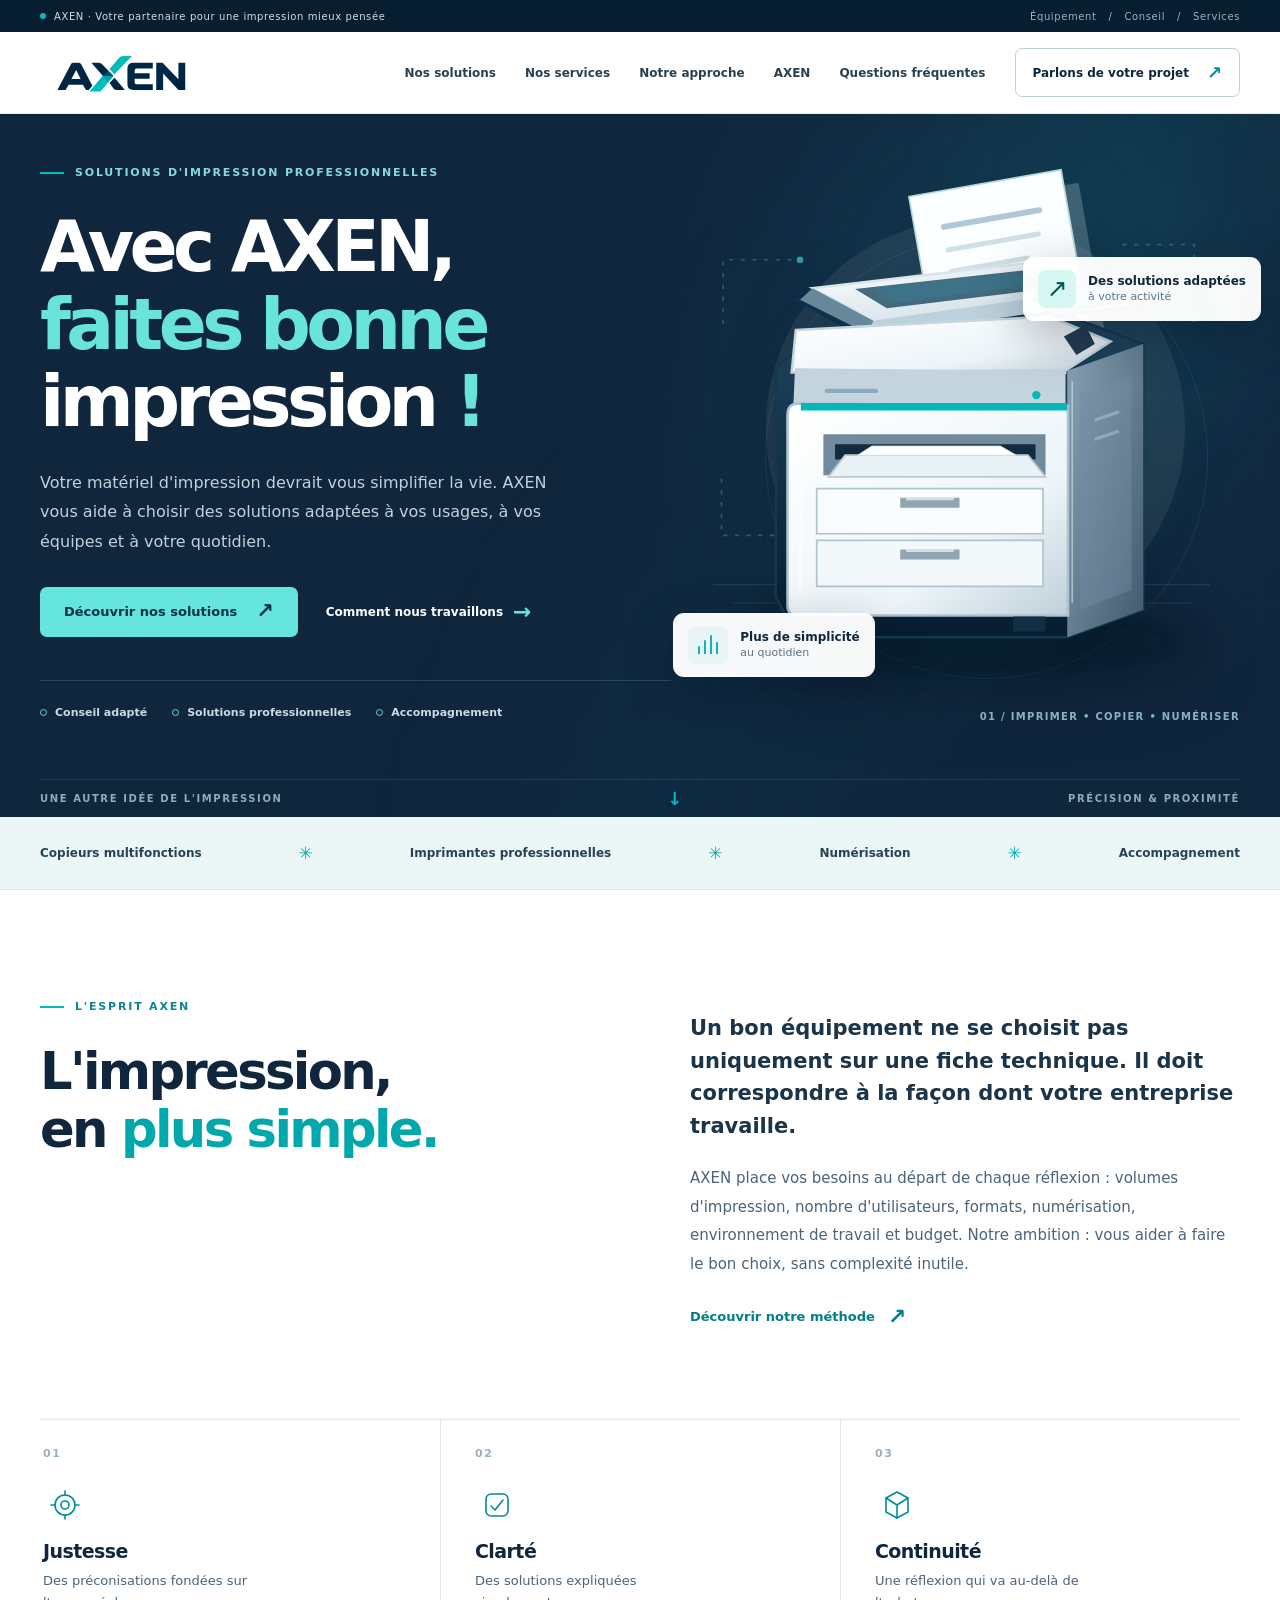
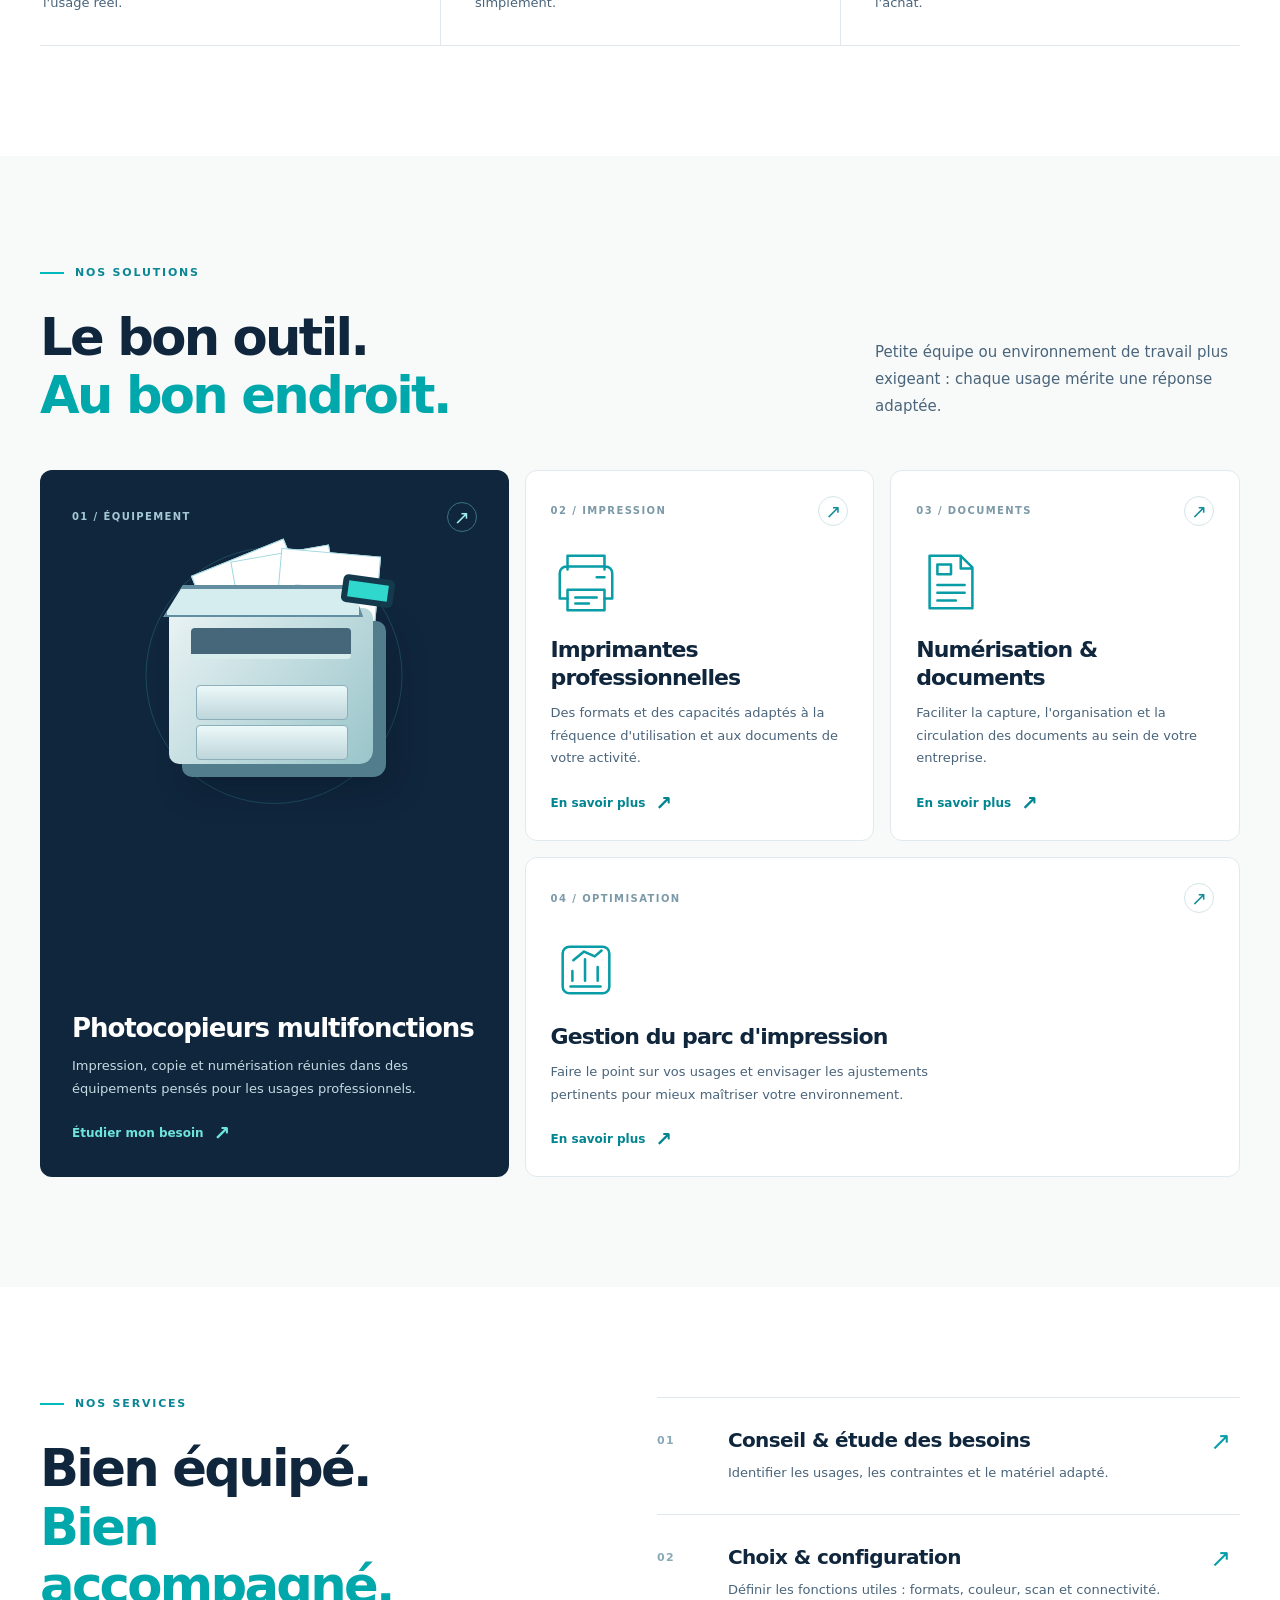
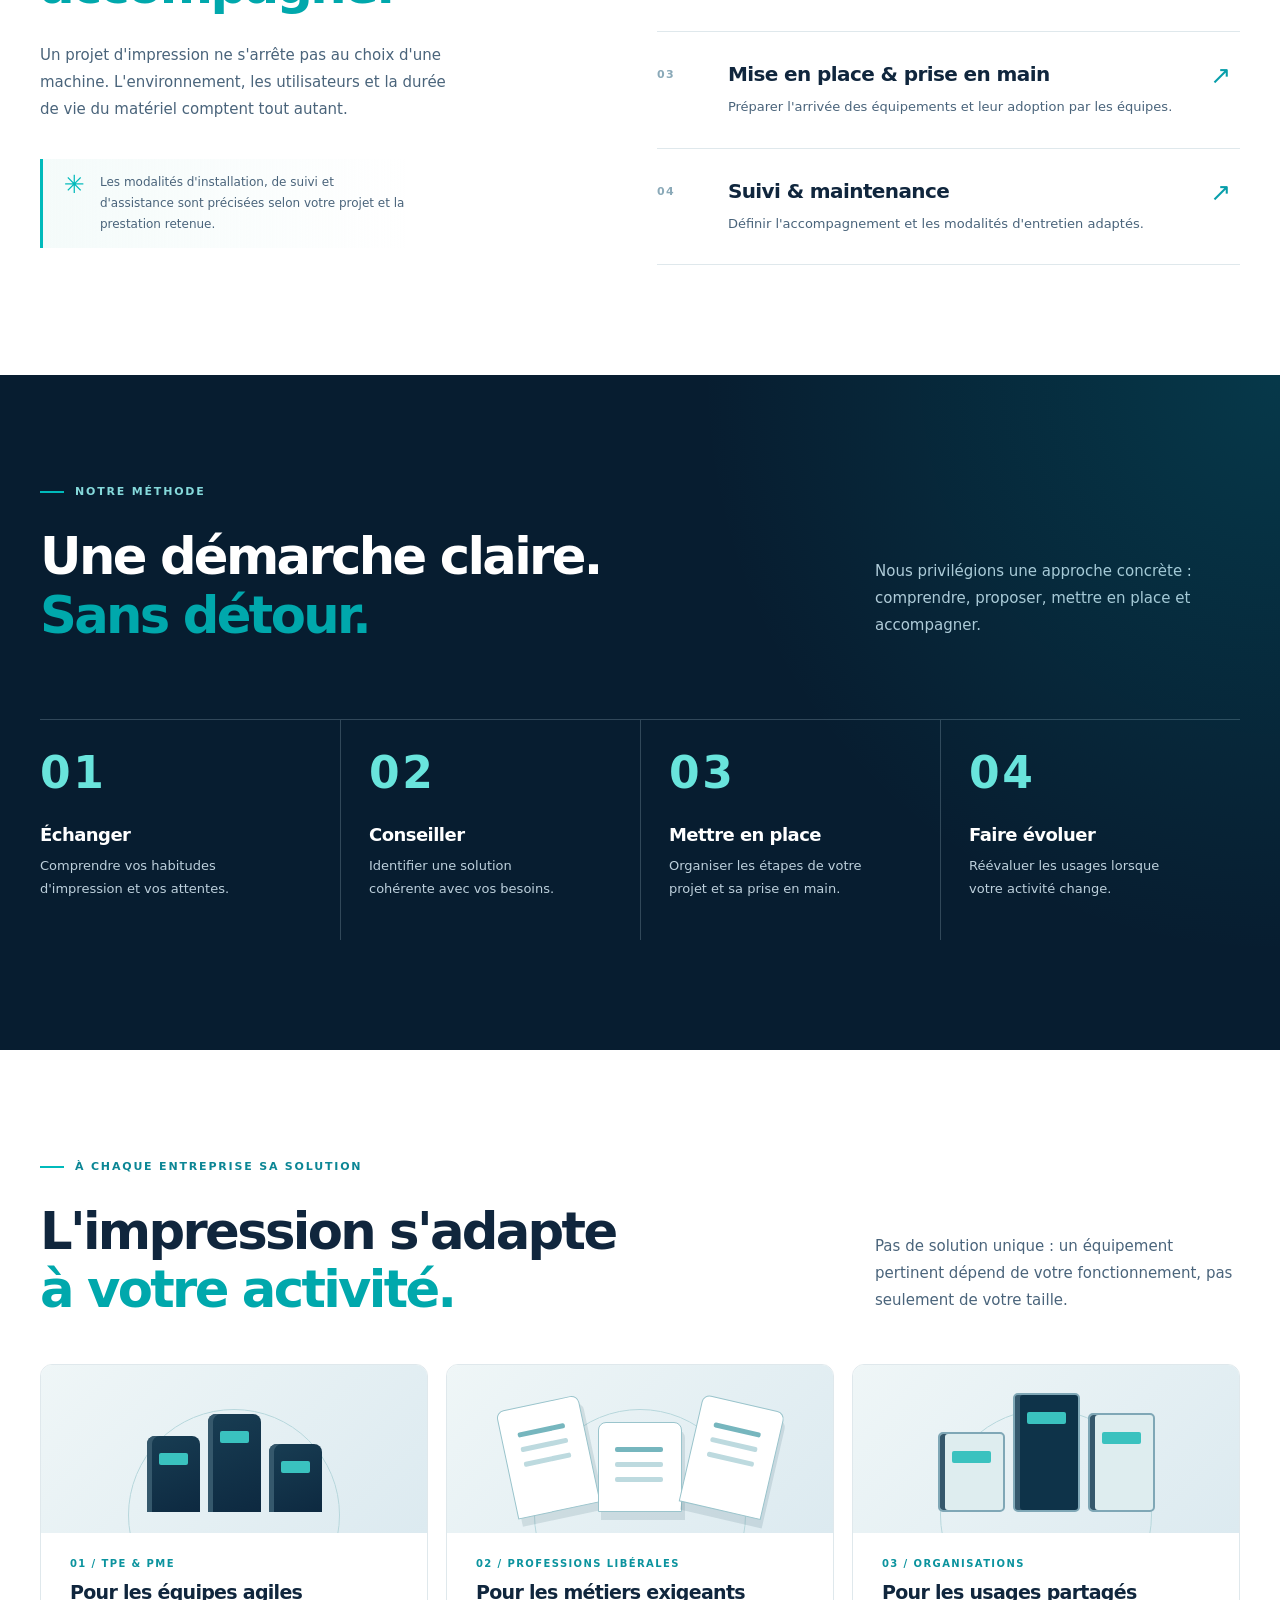
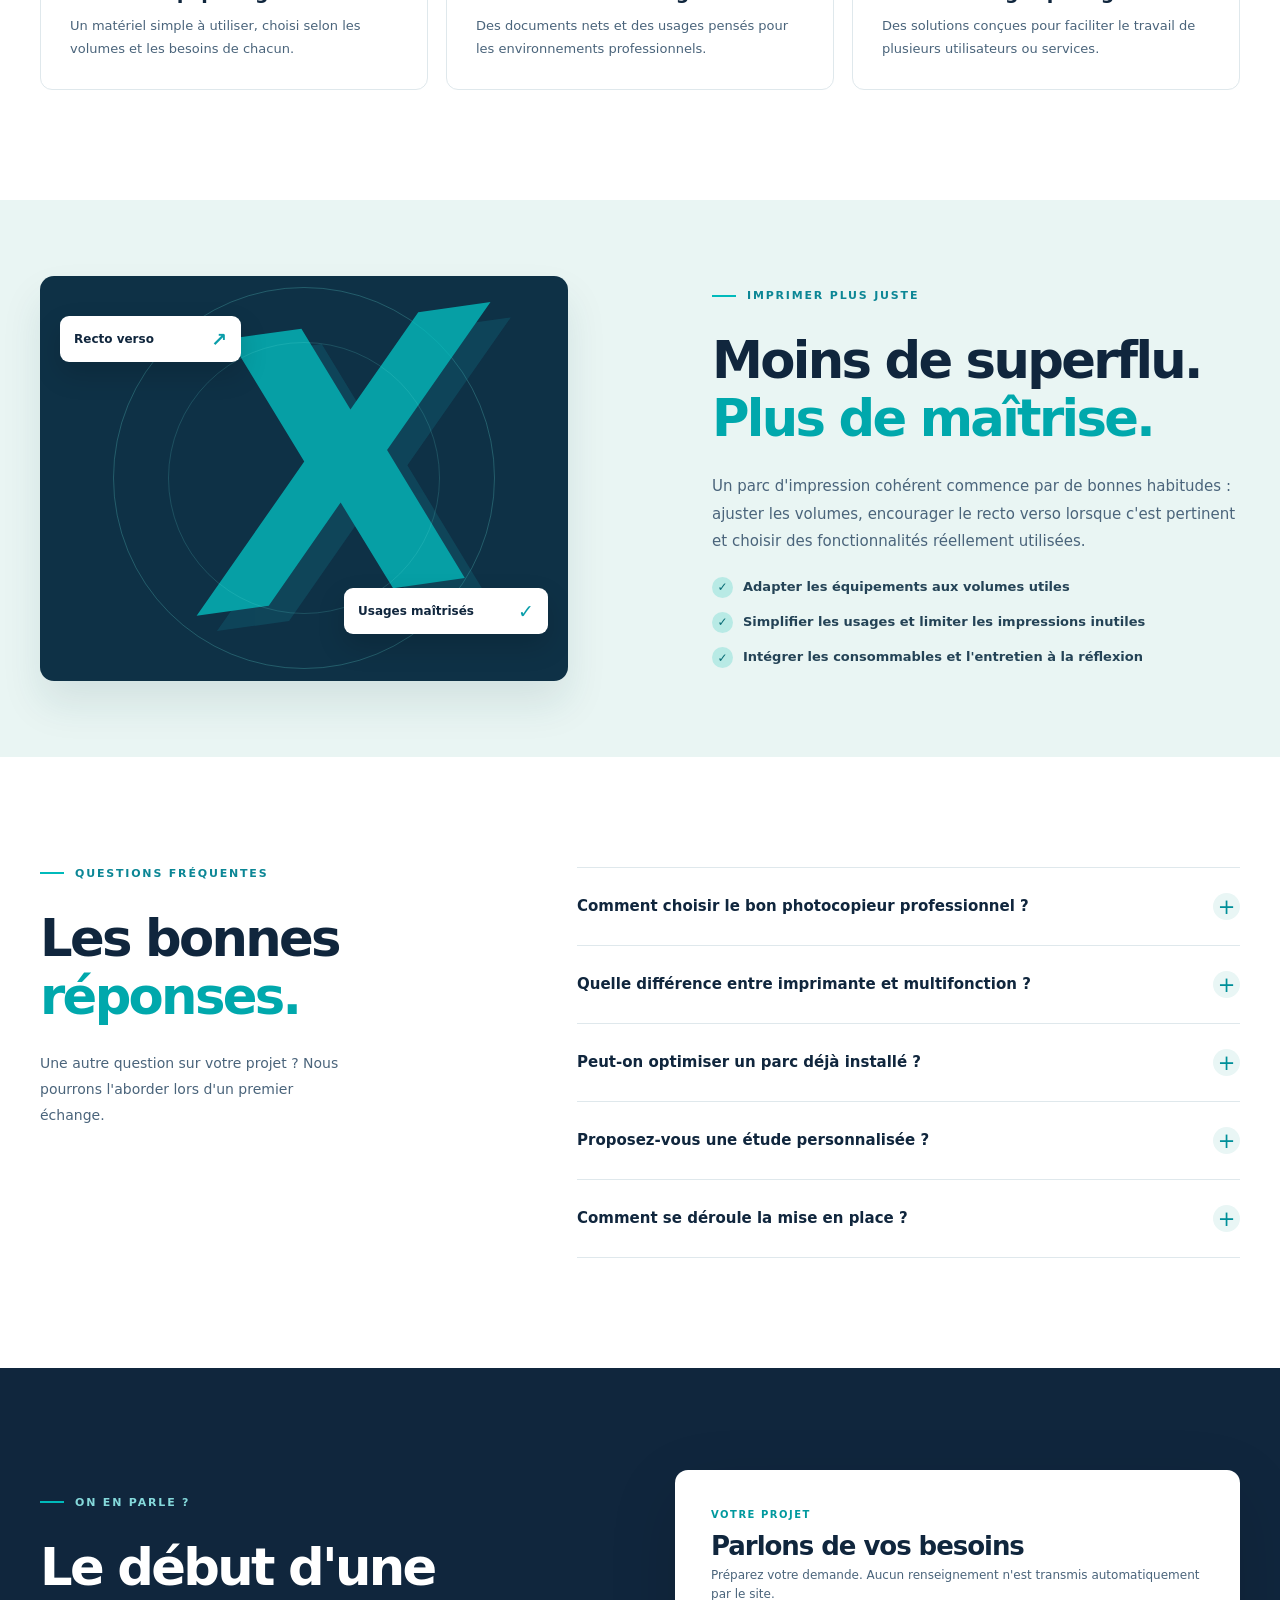
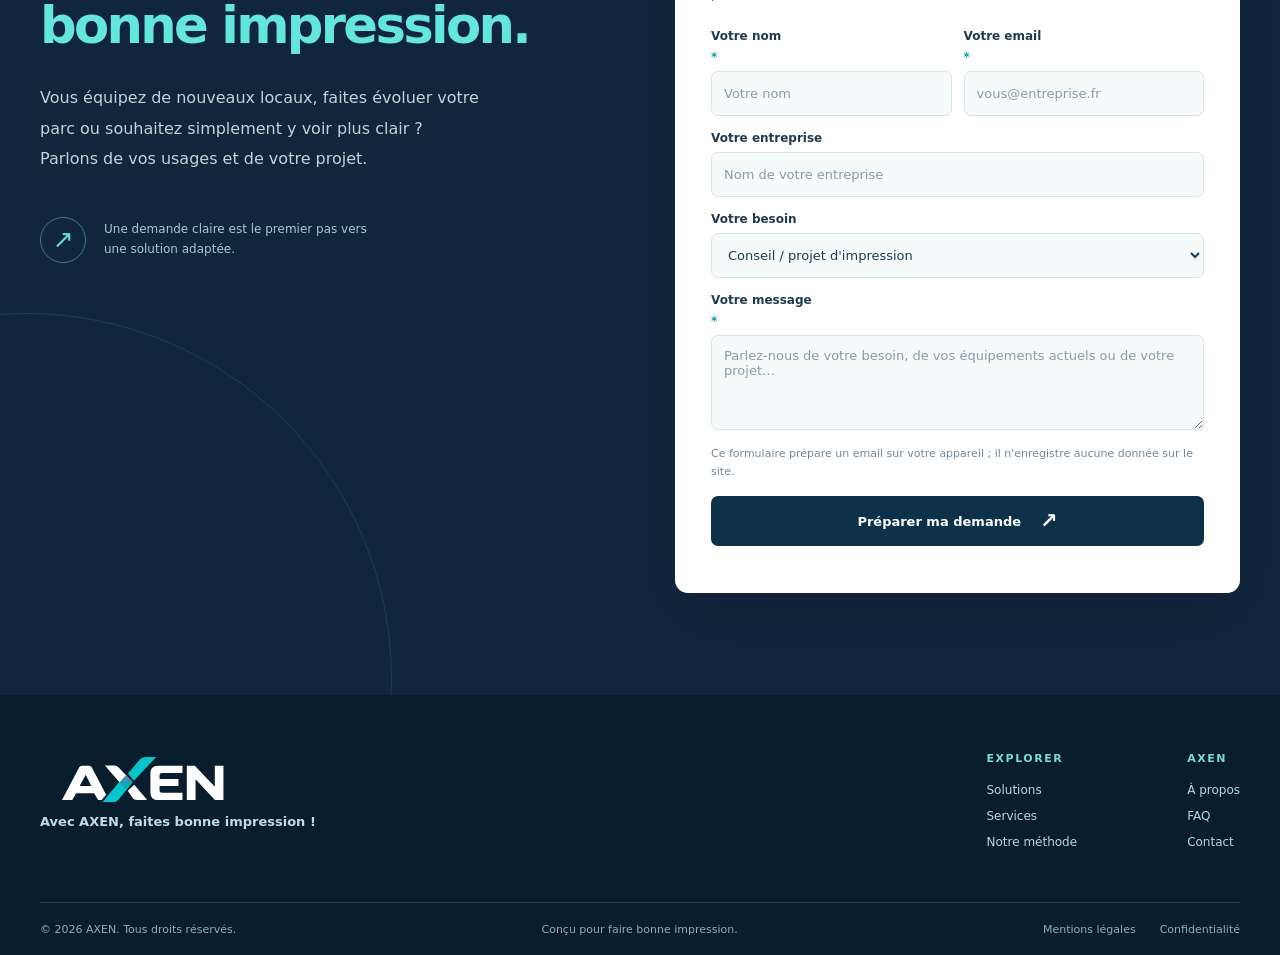
==== index.html @ d0579a89 "feat(web): build AXEN corporate website and configure Pages deployment" ====
<!doctype html>
<html lang="fr">
<head>
  <meta charset="utf-8">
  <meta name="viewport" content="width=device-width,initial-scale=1">
  <meta name="theme-color" content="#10263D">
  <meta name="description" content="AXEN vous accompagne dans le choix de vos photocopieurs, imprimantes multifonctions et solutions d'impression professionnelles. Du conseil au suivi, faites bonne impression.">
  <meta name="robots" content="index,follow">
  <meta property="og:locale" content="fr_FR">
  <meta property="og:type" content="website">
  <meta property="og:site_name" content="AXEN">
  <meta property="og:title" content="AXEN — Avec AXEN, faites bonne impression !">
  <meta property="og:description" content="Photocopieurs, imprimantes et solutions documentaires pour les professionnels. Découvrez l'approche AXEN.">
  <meta property="og:image" content="https://kesurof.github.io/axen-web/assets/brand/og-image.png">
  <meta property="og:url" content="https://kesurof.github.io/axen-web/">
  <meta name="twitter:card" content="summary_large_image">
  <link rel="canonical" href="https://kesurof.github.io/axen-web/">
  <link rel="icon" type="image/svg+xml" href="./assets/brand/symbol-on-navy.svg">
  <link rel="apple-touch-icon" href="./assets/brand/favicon-180.png">
  <link rel="manifest" href="./manifest.webmanifest">
  <link rel="stylesheet" href="./styles.css">
  <script src="./site-config.js" defer></script>
  <script src="./script.js" defer></script>
  <title>AXEN — Photocopieurs & solutions d'impression pour les professionnels</title>
</head>
<body>
  <a class="skip-link" href="#contenu">Aller au contenu</a>
  <div class="topline"><span class="container topline-inner"><span class="status-dot" aria-hidden="true"></span> AXEN · Votre partenaire pour une impression mieux pensée <span class="topline-end">Équipement <span aria-hidden="true">/</span> Conseil <span aria-hidden="true">/</span> Services</span></span></div>
  <header class="site-header" id="haut">
    <nav class="nav container" aria-label="Navigation principale">
      <a class="brand" href="#haut" aria-label="AXEN — Accueil"><img src="./assets/brand/logo-primary.svg" alt="AXEN" width="173" height="55"></a>
      <button class="nav-toggle" type="button" aria-controls="primary-links" aria-expanded="false" aria-label="Ouvrir le menu"><span></span><span></span><span></span></button>
      <div class="nav-links" id="primary-links">
        <a href="#solutions">Nos solutions</a>
        <a href="#services">Nos services</a>
        <a href="#approche">Notre approche</a>
        <a href="#entreprise">AXEN</a>
        <a href="#questions">Questions fréquentes</a>
        <a class="nav-cta" href="#contact">Parlons de votre projet <span aria-hidden="true">↗</span></a>
      </div>
    </nav>
  </header>
  <main id="contenu">
    <section class="hero" aria-labelledby="hero-title">
      <div class="hero-mesh" aria-hidden="true"></div>
      <div class="container hero-grid">
        <div class="hero-copy">
          <div class="eyebrow eyebrow-light"><span class="eyebrow-line"></span> SOLUTIONS D'IMPRESSION PROFESSIONNELLES</div>
          <h1 id="hero-title">Avec AXEN,<br><span>faites bonne</span><br>impression<span class="hero-period">&nbsp;!</span></h1>
          <p>Votre matériel d'impression devrait vous simplifier la vie. AXEN vous aide à choisir des solutions adaptées à vos usages, à vos équipes et à votre quotidien.</p>
          <div class="hero-actions"><a href="#solutions" class="button button-primary">Découvrir nos solutions <span aria-hidden="true">↗</span></a><a href="#approche" class="hero-text-link">Comment nous travaillons <span aria-hidden="true">→</span></a></div>
          <div class="hero-points" aria-label="Les engagements de notre approche"><span><i aria-hidden="true"></i> Conseil adapté</span><span><i aria-hidden="true"></i> Solutions professionnelles</span><span><i aria-hidden="true"></i> Accompagnement</span></div>
        </div>
        <div class="hero-visual">
          <div class="hero-visual-frame" aria-hidden="true"><div class="hero-halo"></div><img src="./assets/illustrations/copieur.svg" alt="" width="770" height="680" class="hero-machine"></div>
          <div class="floating-chip floating-chip-top" aria-hidden="true"><span class="chip-icon">↗</span><span><strong>Des solutions adaptées</strong><small>à votre activité</small></span></div>
          <div class="floating-chip floating-chip-bottom" aria-hidden="true"><span class="chip-chart"><i></i><i></i><i></i><i></i></span><span><strong>Plus de simplicité</strong><small>au quotidien</small></span></div>
          <span class="hero-caption" aria-hidden="true">01 / IMPRIMER • COPIER • NUMÉRISER</span>
        </div>
      </div>
      <div class="hero-lower-line container"><span>UNE AUTRE IDÉE DE L'IMPRESSION</span><span class="hero-lower-arrow" aria-hidden="true">↓</span><span>PRÉCISION & PROXIMITÉ</span></div>
    </section>

    <section class="expertise-strip" aria-label="Nos domaines d'expertise"><div class="container expertise-inner"><span>Copieurs multifonctions</span><span class="strip-star" aria-hidden="true">✳</span><span>Imprimantes professionnelles</span><span class="strip-star" aria-hidden="true">✳</span><span>Numérisation</span><span class="strip-star" aria-hidden="true">✳</span><span>Accompagnement</span></div></section>

    <section class="section intro-section" id="entreprise" aria-labelledby="intro-title">
      <div class="container intro-layout">
        <div class="intro-title-block"><p class="eyebrow"><span class="eyebrow-line"></span> L'ESPRIT AXEN</p><h2 id="intro-title">L'impression,<br>en <em>plus simple.</em></h2></div>
        <div class="intro-content"><p class="lead">Un bon équipement ne se choisit pas uniquement sur une fiche technique. Il doit correspondre à la façon dont votre entreprise travaille.</p><p>AXEN place vos besoins au départ de chaque réflexion : volumes d'impression, nombre d'utilisateurs, formats, numérisation, environnement de travail et budget. Notre ambition : vous aider à faire le bon choix, sans complexité inutile.</p><a class="text-link" href="#approche">Découvrir notre méthode <span aria-hidden="true">↗</span></a></div>
      </div>
      <div class="container values-row">
        <article class="value-item"><span class="value-index">01</span><span class="value-icon" aria-hidden="true"><svg viewBox="0 0 32 32"><circle cx="16" cy="16" r="10"/><circle cx="16" cy="16" r="4"/><path d="M16 2v4m0 20v4M2 16h4m20 0h4"/></svg></span><h3>Justesse</h3><p>Des préconisations fondées sur l'usage réel.</p></article>
        <article class="value-item"><span class="value-index">02</span><span class="value-icon" aria-hidden="true"><svg viewBox="0 0 32 32"><rect x="5" y="5" width="22" height="22" rx="5"/><path d="M10 17l4 4 8-10"/></svg></span><h3>Clarté</h3><p>Des solutions expliquées simplement.</p></article>
        <article class="value-item"><span class="value-index">03</span><span class="value-icon" aria-hidden="true"><svg viewBox="0 0 32 32"><path d="M5 9l11-6 11 6v14l-11 6-11-6z"/><path d="M5 9l11 7 11-7M16 16v13"/></svg></span><h3>Continuité</h3><p>Une réflexion qui va au-delà de l'achat.</p></article>
      </div>
    </section>

    <section class="section section-soft solutions-section" id="solutions" aria-labelledby="solutions-title">
      <div class="container">
        <div class="section-head"><div><p class="eyebrow"><span class="eyebrow-line"></span> NOS SOLUTIONS</p><h2 id="solutions-title">Le bon outil.<br><em>Au bon endroit.</em></h2></div><p>Petite équipe ou environnement de travail plus exigeant : chaque usage mérite une réponse adaptée.</p></div>
        <div class="solution-grid">
          <article class="solution-card featured-solution"><div class="card-topline"><span class="card-index">01 / ÉQUIPEMENT</span><span class="card-arrow" aria-hidden="true">↗</span></div><div class="featured-art" aria-hidden="true"><span class="paper-one"></span><span class="paper-two"></span><span class="paper-three"></span><span class="copier-shape"><i></i><b></b><em></em></span></div><div class="solution-copy"><h3>Photocopieurs multifonctions</h3><p>Impression, copie et numérisation réunies dans des équipements pensés pour les usages professionnels.</p><a href="#contact" class="card-link">Étudier mon besoin <span aria-hidden="true">↗</span></a></div></article>
          <article class="solution-card"><div class="card-topline"><span class="card-index">02 / IMPRESSION</span><span class="card-arrow" aria-hidden="true">↗</span></div><div class="solution-icon" aria-hidden="true"><svg viewBox="0 0 72 72"><path d="M17 22V8h38v14M17 52H9V26a7 7 0 0 1 7-7h40a7 7 0 0 1 7 7v26h-8"/><path d="M17 43h38v21H17zM47 30h8M25 51h22M25 57h14"/></svg></div><h3>Imprimantes professionnelles</h3><p>Des formats et des capacités adaptés à la fréquence d'utilisation et aux documents de votre activité.</p><a href="#contact" class="card-link">En savoir plus <span aria-hidden="true">↗</span></a></article>
          <article class="solution-card"><div class="card-topline"><span class="card-index">03 / DOCUMENTS</span><span class="card-arrow" aria-hidden="true">↗</span></div><div class="solution-icon" aria-hidden="true"><svg viewBox="0 0 72 72"><path d="M14 8h32l12 12v42H14zM46 8v13h12M22 38h28M22 46h28M22 54h19"/><path d="M22 17h14v10H22z"/></svg></div><h3>Numérisation & documents</h3><p>Faciliter la capture, l'organisation et la circulation des documents au sein de votre entreprise.</p><a href="#contact" class="card-link">En savoir plus <span aria-hidden="true">↗</span></a></article>
          <article class="solution-card"><div class="card-topline"><span class="card-index">04 / OPTIMISATION</span><span class="card-arrow" aria-hidden="true">↗</span></div><div class="solution-icon" aria-hidden="true"><svg viewBox="0 0 72 72"><rect x="12" y="12" width="48" height="48" rx="7"/><path d="M22 47V37M35 47V25M48 47V33M20 53h31M23 26l11-9 11 5 7-6"/></svg></div><h3>Gestion du parc d'impression</h3><p>Faire le point sur vos usages et envisager les ajustements pertinents pour mieux maîtriser votre environnement.</p><a href="#contact" class="card-link">En savoir plus <span aria-hidden="true">↗</span></a></article>
        </div>
      </div>
    </section>

    <section class="section services-section" id="services" aria-labelledby="services-title">
      <div class="container services-layout"><div class="services-left"><p class="eyebrow"><span class="eyebrow-line"></span> NOS SERVICES</p><h2 id="services-title">Bien équipé.<br><em>Bien accompagné.</em></h2><p>Un projet d'impression ne s'arrête pas au choix d'une machine. L'environnement, les utilisateurs et la durée de vie du matériel comptent tout autant.</p><div class="services-note"><span class="service-note-star">✳</span><p>Les modalités d'installation, de suivi et d'assistance sont précisées selon votre projet et la prestation retenue.</p></div></div><div class="service-list">
        <article class="service-row"><span class="service-row-number">01</span><div><h3>Conseil & étude des besoins</h3><p>Identifier les usages, les contraintes et le matériel adapté.</p></div><span class="service-row-icon" aria-hidden="true">↗</span></article>
        <article class="service-row"><span class="service-row-number">02</span><div><h3>Choix & configuration</h3><p>Définir les fonctions utiles : formats, couleur, scan et connectivité.</p></div><span class="service-row-icon" aria-hidden="true">↗</span></article>
        <article class="service-row"><span class="service-row-number">03</span><div><h3>Mise en place & prise en main</h3><p>Préparer l'arrivée des équipements et leur adoption par les équipes.</p></div><span class="service-row-icon" aria-hidden="true">↗</span></article>
        <article class="service-row"><span class="service-row-number">04</span><div><h3>Suivi & maintenance</h3><p>Définir l'accompagnement et les modalités d'entretien adaptés.</p></div><span class="service-row-icon" aria-hidden="true">↗</span></article>
       </div></div>
    </section>

    <section class="section approach-section" id="approche" aria-labelledby="approche-title"><div class="approach-pattern" aria-hidden="true"></div><div class="container"><div class="section-head section-head-dark"><div><p class="eyebrow eyebrow-light"><span class="eyebrow-line"></span> NOTRE MÉTHODE</p><h2 id="approche-title">Une démarche claire.<br><em>Sans détour.</em></h2></div><p>Nous privilégions une approche concrète : comprendre, proposer, mettre en place et accompagner.</p></div><ol class="steps"><li><div class="step-num">01</div><div class="step-body"><h3>Échanger</h3><p>Comprendre vos habitudes d'impression et vos attentes.</p></div></li><li><div class="step-num">02</div><div class="step-body"><h3>Conseiller</h3><p>Identifier une solution cohérente avec vos besoins.</p></div></li><li><div class="step-num">03</div><div class="step-body"><h3>Mettre en place</h3><p>Organiser les étapes de votre projet et sa prise en main.</p></div></li><li><div class="step-num">04</div><div class="step-body"><h3>Faire évoluer</h3><p>Réévaluer les usages lorsque votre activité change.</p></div></li></ol></div></section>

    <section class="section sectors-section" aria-labelledby="sectors-title"><div class="container"><div class="section-head"><div><p class="eyebrow"><span class="eyebrow-line"></span> À CHAQUE ENTREPRISE SA SOLUTION</p><h2 id="sectors-title">L'impression s'adapte<br><em>à votre activité.</em></h2></div><p>Pas de solution unique : un équipement pertinent dépend de votre fonctionnement, pas seulement de votre taille.</p></div><div class="sector-grid"><article class="sector"><span class="sector-art sector-art-1" aria-hidden="true"><i></i><i></i><i></i></span><span class="sector-label">01 / TPE & PME</span><h3>Pour les équipes agiles</h3><p>Un matériel simple à utiliser, choisi selon les volumes et les besoins de chacun.</p></article><article class="sector"><span class="sector-art sector-art-2" aria-hidden="true"><i></i><i></i><i></i></span><span class="sector-label">02 / PROFESSIONS LIBÉRALES</span><h3>Pour les métiers exigeants</h3><p>Des documents nets et des usages pensés pour les environnements professionnels.</p></article><article class="sector"><span class="sector-art sector-art-3" aria-hidden="true"><i></i><i></i><i></i></span><span class="sector-label">03 / ORGANISATIONS</span><h3>Pour les usages partagés</h3><p>Des solutions conçues pour faciliter le travail de plusieurs utilisateurs ou services.</p></article></div></div></section>

    <section class="responsible-section" aria-labelledby="responsible-title"><div class="container responsible-grid"><div class="responsible-visual" aria-hidden="true"><span class="big-x">X</span><span class="mini-card mini-a">Recto verso <strong>↗</strong></span><span class="mini-card mini-b">Usages maîtrisés <strong>✓</strong></span></div><div class="responsible-copy"><p class="eyebrow"><span class="eyebrow-line"></span> IMPRIMER PLUS JUSTE</p><h2 id="responsible-title">Moins de superflu.<br><em>Plus de maîtrise.</em></h2><p>Un parc d'impression cohérent commence par de bonnes habitudes : ajuster les volumes, encourager le recto verso lorsque c'est pertinent et choisir des fonctionnalités réellement utilisées.</p><ul class="check-list"><li>Adapter les équipements aux volumes utiles</li><li>Simplifier les usages et limiter les impressions inutiles</li><li>Intégrer les consommables et l'entretien à la réflexion</li></ul></div></div></section>

    <section class="section faq-section" id="questions" aria-labelledby="faq-title"><div class="container faq-grid"><div><p class="eyebrow"><span class="eyebrow-line"></span> QUESTIONS FRÉQUENTES</p><h2 id="faq-title">Les bonnes<br><em>réponses.</em></h2><p class="faq-help">Une autre question sur votre projet ? Nous pourrons l'aborder lors d'un premier échange.</p></div><div class="faq-list">
      <details><summary>Comment choisir le bon photocopieur professionnel ? <span aria-hidden="true">+</span></summary><p>Le nombre d'utilisateurs, les volumes mensuels, les formats A4/A3, la couleur, les besoins de numérisation et votre organisation sont les premiers critères à examiner.</p></details>
      <details><summary>Quelle différence entre imprimante et multifonction ? <span aria-hidden="true">+</span></summary><p>Une imprimante se concentre sur l'impression. Un équipement multifonction associe plusieurs usages, notamment la copie et la numérisation. Le meilleur choix dépend de votre quotidien.</p></details>
      <details><summary>Peut-on optimiser un parc déjà installé ? <span aria-hidden="true">+</span></summary><p>Oui, une analyse des habitudes, des volumes et de la répartition des équipements aide à identifier d'éventuelles pistes de simplification et d'optimisation.</p></details>
      <details><summary>Proposez-vous une étude personnalisée ? <span aria-hidden="true">+</span></summary><p>Le projet démarre par l'analyse de vos besoins. Les équipements et prestations sont ensuite à définir en fonction de votre situation et de vos attentes.</p></details>
      <details><summary>Comment se déroule la mise en place ? <span aria-hidden="true">+</span></summary><p>Les étapes sont établies selon le matériel et les prestations retenues : préparation, configuration, prise en main et modalités de suivi.</p></details>
    </div></div></section>

    <section class="contact-section" id="contact" aria-labelledby="contact-title"><div class="container contact-grid"><div class="contact-heading"><p class="eyebrow eyebrow-light"><span class="eyebrow-line"></span> ON EN PARLE ?</p><h2 id="contact-title">Le début d'une<br><em>bonne impression.</em></h2><p>Vous équipez de nouveaux locaux, faites évoluer votre parc ou souhaitez simplement y voir plus clair ? Parlons de vos usages et de votre projet.</p><div class="contact-side-note"><span aria-hidden="true">↗</span><span>Une demande claire est le premier pas vers une solution adaptée.</span></div></div><div class="contact-panel"><div class="contact-form-intro"><span>VOTRE PROJET</span><h3>Parlons de vos besoins</h3><p>Préparez votre demande. Aucun renseignement n'est transmis automatiquement par le site.</p></div><form id="contact-form"><div class="form-row"><label>Votre nom <span aria-hidden="true">*</span><input name="name" autocomplete="name" required maxlength="120" placeholder="Votre nom"></label><label>Votre email <span aria-hidden="true">*</span><input name="email" autocomplete="email" type="email" required maxlength="254" placeholder="vous@entreprise.fr"></label></div><label>Votre entreprise<input name="company" autocomplete="organization" maxlength="160" placeholder="Nom de votre entreprise"></label><label>Votre besoin<select name="subject"><option value="Conseil / projet d'impression">Conseil / projet d'impression</option><option value="Photocopieur multifonction">Photocopieur multifonction</option><option value="Imprimante professionnelle">Imprimante professionnelle</option><option value="Numérisation / documents">Numérisation / documents</option><option value="Gestion de parc / suivi">Gestion de parc / suivi</option><option value="Autre demande">Autre demande</option></select></label><label>Votre message <span aria-hidden="true">*</span><textarea name="message" required minlength="10" maxlength="3500" rows="4" placeholder="Parlez-nous de votre besoin, de vos équipements actuels ou de votre projet…"></textarea></label><p class="form-note" id="privacy-note">Ce formulaire prépare un email sur votre appareil ; il n'enregistre aucune donnée sur le site.</p><button class="button button-dark send-button" type="submit">Préparer ma demande <span aria-hidden="true">↗</span></button><p class="form-feedback" id="form-feedback" role="status" aria-live="polite"></p></form></div></div></section>
  </main>
  <footer class="footer"><div class="container"><div class="footer-top"><div class="footer-brand"><a href="#haut" aria-label="Retour à l'accueil AXEN"><img src="./assets/brand/logo-dark-transparent.svg" alt="AXEN" width="204" height="59" loading="lazy"></a><p>Avec AXEN, faites bonne impression !</p></div><div class="footer-nav"><div><h3>Explorer</h3><a href="#solutions">Solutions</a><a href="#services">Services</a><a href="#approche">Notre méthode</a></div><div><h3>AXEN</h3><a href="#entreprise">À propos</a><a href="#questions">FAQ</a><a href="#contact">Contact</a></div></div></div><div class="footer-bottom"><span>© <span id="year">2026</span> AXEN. Tous droits réservés.</span><span>Conçu pour faire bonne impression.</span><div><a href="./mentions-legales.html">Mentions légales</a><a href="./confidentialite.html">Confidentialité</a></div></div></div></footer>
</body>
</html>
---- styles.css ----
/* AXEN — Website 1.0 / Tech & Précision
   Brand source: https://github.com/kesurof/AXEN — no external CSS dependency. */
:root{--navy:#10263d;--navy-deep:#071d30;--navy-soft:#26465e;--teal:#00babb;--teal-light:#65e5dd;--steel:#4a647b;--mist:#edf3f5;--paper:#f8faf9;--white:#fff;--line:#dfe8ec;--text:#254055;--heading:'Sora','Inter',system-ui,-apple-system,'Segoe UI',sans-serif;--body:'Inter',system-ui,-apple-system,'Segoe UI',sans-serif;--ease:cubic-bezier(.22,1,.36,1)}
*{box-sizing:border-box}html{scroll-behavior:smooth;scroll-padding-top:99px}body{margin:0;font-family:var(--body);color:var(--text);background:#fff;-webkit-font-smoothing:antialiased;text-rendering:optimizeLegibility}img,svg{max-width:100%}img{display:block}button,input,textarea,select{font:inherit}button{cursor:pointer}a{color:inherit;text-decoration:none}a:focus-visible,button:focus-visible,input:focus-visible,textarea:focus-visible,select:focus-visible,summary:focus-visible{outline:3px solid #00babc;outline-offset:4px}::selection{background:#00babc;color:#052239}.container{width:min(100% - 80px,1240px);margin-inline:auto}section[id]{scroll-margin-top:95px}.skip-link{position:fixed;top:-90px;left:16px;z-index:100;background:var(--teal);color:var(--navy);padding:12px 18px;border-radius:8px}.skip-link:focus{top:12px}.topline{height:32px;background:var(--navy-deep);color:#cedfe8;font-size:10px;letter-spacing:.06em;display:flex;align-items:center}.topline-inner{display:flex;align-items:center;gap:8px}.status-dot{width:6px;height:6px;background:var(--teal);display:inline-block;border-radius:50%;flex:none}.topline-end{margin-left:auto;display:flex;gap:12px;color:#98b5c4}
.site-header{height:82px;position:sticky;top:0;z-index:50;background:rgba(255,255,255,.97);border-bottom:1px solid rgba(15,48,72,.085);transition:box-shadow .25s ease}.site-header.has-scrolled{box-shadow:0 7px 24px rgba(8,40,60,.07)}.nav{height:100%;display:flex;justify-content:space-between;align-items:center;gap:18px}.brand{flex:none;display:block}.brand img{width:171px;height:58px;object-fit:contain}.nav-links{display:flex;align-items:center;gap:29px;font-size:12px;font-weight:700;color:#2a4050}.nav-links>a:not(.nav-cta){padding:16px 0;white-space:nowrap;transition:color .2s}.nav-links>a:not(.nav-cta):hover{color:#008f99}.nav-cta{display:flex;align-items:center;gap:18px;white-space:nowrap;color:var(--navy)!important;border:1px solid #bad3d7;padding:13px 17px;border-radius:7px;background:#fff;transition:background .2s,border .2s}.nav-cta:hover{background:var(--mist);border-color:var(--teal)}.nav-cta span{font-size:18px;color:#008da0}.nav-toggle{display:none;flex-direction:column;justify-content:center;gap:5px;background:none;border:0;padding:13px;border-radius:9px}.nav-toggle span{display:block;width:22px;height:2px;background:var(--navy);border-radius:2px}
/* Hero */
.hero{background:var(--navy);position:relative;overflow:hidden;color:#fff;isolation:isolate}.hero:before{content:'';position:absolute;right:-180px;top:-230px;width:850px;height:850px;background:radial-gradient(circle,rgba(34,118,141,.27) 0,rgba(19,78,110,.12) 40%,transparent 70%);z-index:-1}.hero-mesh{pointer-events:none;position:absolute;inset:0;background:linear-gradient(128deg,transparent 42%,rgba(0,190,190,.085) 63%,transparent 83%),repeating-linear-gradient(90deg,transparent 0,transparent 104px,rgba(255,255,255,.023) 105px),repeating-linear-gradient(0deg,transparent 0,transparent 104px,rgba(255,255,255,.021) 105px);mask-image:linear-gradient(90deg,transparent 25%,#000 100%);z-index:-1}.hero-grid{min-height:665px;display:grid;grid-template-columns:1.07fr .93fr;align-items:center;gap:20px;padding-top:38px;padding-bottom:48px}.hero-copy{position:relative;z-index:3;padding-top:2px}.eyebrow{font-size:11px;font-weight:800;letter-spacing:.165em;color:#0b8695;display:flex;align-items:center;gap:11px;margin:0 0 29px;text-transform:uppercase}.eyebrow-line{display:inline-block;flex:none;width:24px;height:2px;background:var(--teal)}.eyebrow-light{color:#85d9db}.hero h1{font-family:var(--heading);font-size:clamp(54px,5.55vw,83px);line-height:1.085;letter-spacing:-.065em;font-weight:750;margin:0 0 28px;color:#fff}.hero h1 span:not(.hero-period){color:#69e4dc}.hero-period{color:#69e4dc}.hero-copy>p{max-width:540px;font-size:16px;line-height:1.85;color:#bed2de;margin:0 0 30px}.hero-actions{display:flex;align-items:center;flex-wrap:wrap;gap:28px}.button{display:inline-flex;align-items:center;justify-content:center;gap:19px;min-height:50px;padding:14px 23px;border-radius:7px;font-weight:750;font-size:13px;border:1px solid transparent;transition:transform .2s var(--ease),background .2s ease,color .2s}.button:hover{transform:translateY(-2px)}.button span{font-size:21px;line-height:.8}.button-primary{background:var(--teal-light);color:#053249}.button-primary:hover{background:#9af2eb}.hero-text-link{font-size:12px;font-weight:750;color:#fff;display:flex;align-items:center;gap:10px;white-space:nowrap}.hero-text-link span{color:var(--teal-light);font-size:22px}.hero-text-link:hover{color:var(--teal-light)}.hero-points{display:flex;gap:25px;flex-wrap:wrap;margin-top:43px;padding-top:25px;border-top:1px solid rgba(173,206,222,.18)}.hero-points span{font-size:11px;color:#c9dbe4;display:flex;align-items:center;gap:8px;font-weight:600}.hero-points i{width:7px;height:7px;border:1.5px solid #4cdfd7;border-radius:100%}
.hero-visual{height:560px;position:relative;align-self:center}.hero-visual-frame{position:absolute;inset:-5px -42px -3px -55px}.hero-halo{position:absolute;left:20%;top:14%;height:78%;aspect-ratio:1;background:radial-gradient(circle,rgba(61,181,186,.18),transparent 68%);border:1px solid rgba(61,181,186,.14);border-radius:50%}.hero-machine{width:100%;height:100%;object-fit:contain;filter:drop-shadow(6px 22px 32px rgba(0,9,17,.23));position:relative}.floating-chip{z-index:2;position:absolute;display:flex;align-items:center;gap:12px;background:rgba(255,255,255,.97);box-shadow:0 15px 50px rgba(0,15,32,.3);border-radius:11px;padding:13px 15px;color:var(--navy);font-size:12px}.floating-chip strong{font-size:12px;display:block;white-space:nowrap}.floating-chip small{color:#5b7488;font-size:11px;display:block;margin-top:2px}.floating-chip-top{top:17%;right:-21px}.floating-chip-bottom{bottom:8%;left:-18px}.chip-icon{width:38px;height:38px;display:grid;place-items:center;border-radius:8px;color:#075259;background:#d5f8f3;font-size:25px}.chip-chart{height:38px;width:40px;display:flex;align-items:end;gap:4px;justify-content:center;background:#e8f4f5;border-radius:8px;padding:10px}.chip-chart i{width:5px;background:#16b2b5;border-radius:2px 2px 0 0;height:8px}.chip-chart i:nth-child(2){height:14px}.chip-chart i:nth-child(3){height:19px}.chip-chart i:nth-child(4){height:12px}.hero-caption{position:absolute;right:0;bottom:0;color:#8bb2c4;font-size:10px;letter-spacing:.13em;font-weight:700}.hero-lower-line{height:38px;display:flex;justify-content:space-between;align-items:center;border-top:1px solid rgba(175,213,225,.13);color:#91abb9;font-size:10px;font-weight:700;letter-spacing:.16em}.hero-lower-arrow{font-size:18px;color:var(--teal)}.expertise-strip{background:#eaf7f6;border-bottom:1px solid #d2eae9}.expertise-inner{display:flex;align-items:center;justify-content:space-between;gap:18px;min-height:72px;color:#274356;font-size:12px;font-weight:750}.strip-star{color:#0aabad;font-size:17px}
/* Shared */
.section{padding:110px 0}.section-soft{background:var(--paper)}h2,h3,p{margin-top:0}h2{font-family:var(--heading);font-size:clamp(39px,4vw,58px);line-height:1.14;letter-spacing:-.052em;font-weight:750;color:var(--navy);margin:0}h2 em{font-style:normal;color:#00a8ac}.lead{font-size:21px;color:#1a3449;font-weight:550;line-height:1.55}.text-link{font-size:13px;font-weight:750;display:inline-flex;gap:13px;align-items:center;color:#007e89;margin-top:18px}.text-link span{font-size:22px;transition:transform .2s}.text-link:hover span{transform:translate(3px,-3px)}.intro-layout{display:grid;grid-template-columns:.92fr 1fr;gap:12%;align-items:start}.intro-content{padding-top:12px}.intro-content>p:not(.lead){font-size:15px;color:var(--steel);line-height:1.9;margin:22px 0 8px;max-width:610px}.values-row{display:grid;grid-template-columns:repeat(3,1fr);margin-top:90px;border-top:1px solid var(--line);border-bottom:1px solid var(--line)}.value-item{padding:27px 35px 32px 3px;position:relative}.value-item+.value-item{border-left:1px solid var(--line);padding-left:34px}.value-index{display:block;color:#96b2be;font-size:11px;font-weight:700;letter-spacing:.14em;margin-bottom:23px}.value-icon{width:43px;height:43px;display:flex;align-items:center;justify-content:center;color:#008d9b;margin-bottom:14px}.value-icon svg{fill:none;stroke:currentColor;stroke-width:1.6;stroke-linecap:round;stroke-linejoin:round;width:32px;height:32px}.value-item h3{color:var(--navy);font-family:var(--heading);font-size:19px;letter-spacing:-.03em;margin:0 0 8px}.value-item p{font-size:13px;line-height:1.65;color:var(--steel);margin:0;max-width:210px}.section-head{display:flex;justify-content:space-between;align-items:end;gap:60px;margin-bottom:45px}.section-head>p{color:var(--steel);font-size:15px;line-height:1.8;max-width:365px;margin:0 0 5px}
/* Solutions */
.solution-grid{display:grid;grid-template-columns:1.34fr 1fr 1fr;gap:16px;grid-template-rows:auto auto}.solution-card{background:#fff;border:1px solid #e0e9ed;border-radius:12px;min-height:282px;padding:25px;display:flex;flex-direction:column;position:relative;overflow:hidden;transition:transform .23s var(--ease),box-shadow .23s var(--ease),border-color .23s}.solution-card:hover{transform:translateY(-4px);box-shadow:0 16px 34px rgba(24,65,83,.08);border-color:#a7d2d4}.solution-card:nth-child(4){grid-column:2 / span 2}.featured-solution{grid-row:span 2;background:var(--navy);border-color:transparent;color:white;padding:31px;min-height:594px}.featured-solution:hover{border-color:var(--navy)}.card-topline{display:flex;align-items:center;justify-content:space-between;gap:15px}.card-index,.sector-label{font-size:10px;letter-spacing:.14em;font-weight:800;color:#7c99a7}.featured-solution .card-index{color:#a5c9d4}.card-arrow{display:grid;place-items:center;width:30px;height:30px;border-radius:50%;border:1px solid #d4e6e8;color:#148c9a;font-size:19px}.featured-solution .card-arrow{color:#a0eeed;border-color:#397283}.solution-card h3{font-family:var(--heading);font-size:22px;line-height:1.3;letter-spacing:-.042em;color:var(--navy);margin:18px 0 9px}.solution-card p{color:var(--steel);font-size:13px;line-height:1.75;max-width:440px;margin:0 0 21px}.solution-card>.solution-icon{margin-top:22px;margin-bottom:auto}.solution-icon{width:70px;height:70px;color:#079ca6}.solution-icon svg{fill:none;stroke:currentColor;stroke-width:2.6;stroke-linejoin:round;stroke-linecap:round;width:100%;height:100%}.solution-copy{position:relative;z-index:2;margin-top:auto}.featured-solution h3{font-size:26px;color:#fff;margin-top:0}.featured-solution p{color:#c6dae2;max-width:360px}.card-link{display:inline-flex;align-items:center;gap:10px;font-size:12px;font-weight:800;color:#008591;margin-top:auto;align-self:start}.card-link span{font-size:20px}.card-link:hover{text-decoration:underline}.featured-solution .card-link{color:#6de4dc}.featured-art{width:100%;height:248px;position:relative;margin-top:12px;margin-bottom:20px;display:grid;place-items:center}.featured-art:before{content:'';position:absolute;width:255px;height:255px;border:1px solid rgba(83,210,208,.20);border-radius:50%;top:3px;left:50%;transform:translateX(-50%)}.featured-art:after{content:'';position:absolute;width:190px;height:190px;border:1px solid rgba(83,210,208,.22);border-radius:50%;top:36px;left:50%;transform:translateX(-50%)}.copier-shape{display:block;position:relative;width:204px;height:156px;background:linear-gradient(130deg,#eaf3f4,#99c5ca);border-radius:7px 10px 13px 10px;box-shadow:13px 13px 0 #527d8d,20px 26px 34px rgba(0,7,19,.22);z-index:2;transform:translate(-3px,18px)}.copier-shape:before{content:'';position:absolute;left:-6px;right:10px;height:26px;top:-23px;background:#d6edf0;border:4px solid #638da0;clip-path:polygon(10% 0,94% 0,100% 95%,0 95%)}.copier-shape:after{content:'';position:absolute;top:20px;left:22px;right:22px;height:26px;border-radius:4px;background:#466679;border-bottom:5px solid #d6edec}.copier-shape i,.copier-shape b{display:block;position:absolute;left:27px;right:25px;height:35px;background:linear-gradient(#ecf9f9,#bdd5da);border:1px solid #8cafba;border-radius:4px}.copier-shape i{top:77px}.copier-shape b{top:117px}.copier-shape em{display:block;position:absolute;width:52px;height:28px;right:-21px;top:-31px;border:6px solid #14394c;border-radius:5px;background:#2fd7cc;transform:rotate(8deg)}.paper-one,.paper-two,.paper-three{position:absolute;width:100px;height:143px;background:#fff;border:1px solid #9bd8df;transform:rotate(12deg);top:8px;left:50%;z-index:1}.paper-one{transform:translateX(-60%) rotate(-22deg)}.paper-two{transform:translateX(-32%) rotate(-10deg)}.paper-three{transform:translateX(1%) rotate(5deg)}.paper-three:after{content:'';position:absolute;top:34px;left:16px;width:65px;height:4px;background:#c1dadd;box-shadow:0 14px #c1dadd,0 28px #c1dadd}
/* Services */
.services-layout{display:grid;grid-template-columns:.87fr 1.13fr;gap:14%;align-items:start}.services-left{position:sticky;top:125px}.services-left>p:not(.eyebrow){font-size:15px;line-height:1.8;color:var(--steel);margin:28px 0 36px;max-width:410px}.services-note{display:flex;align-items:flex-start;gap:15px;border-left:3px solid var(--teal);padding:13px 0 13px 21px;max-width:370px;background:linear-gradient(90deg,#f4fbfa,transparent)}.services-note .service-note-star{font-size:25px;color:var(--teal);line-height:1}.services-note p{margin:0;color:var(--steel);font-size:12px;line-height:1.75}.service-list{border-top:1px solid var(--line)}.service-row{border-bottom:1px solid var(--line);display:grid;grid-template-columns:52px 1fr 30px;align-items:start;gap:19px;padding:29px 0}.service-row-number{font-size:11px;letter-spacing:.12em;color:#8aa9b8;padding-top:7px;font-weight:800}.service-row h3{font-size:20px;font-family:var(--heading);line-height:1.3;letter-spacing:-.03em;color:var(--navy);margin:0 0 9px}.service-row p{color:var(--steel);margin:0;font-size:13px;line-height:1.75}.service-row-icon{font-size:25px;color:#079eaa;font-weight:400}
/* Approach */
.approach-section{position:relative;overflow:hidden;background:var(--navy-deep);color:#fff}.approach-pattern{position:absolute;inset:0;background:radial-gradient(circle at 100% 0%,rgba(0,174,184,.19),transparent 40%);pointer-events:none}.section-head-dark h2{color:#fff}.section-head-dark>p{color:#b7cdda}.steps{list-style:none;display:grid;grid-template-columns:repeat(4,1fr);gap:0;margin:75px 0 0;padding:0;border-top:1px solid rgba(189,216,227,.23)}.steps li{padding:27px 28px 5px 0;min-height:220px;position:relative}.steps li+li{padding-left:28px;border-left:1px solid rgba(189,216,227,.23)}.step-num{color:#69e4dc;font-weight:800;letter-spacing:.06em;font-family:var(--heading);font-size:44px;margin-bottom:26px}.step-body h3{font-size:18px;font-family:var(--heading);margin-bottom:10px;color:#fff;letter-spacing:-.03em}.step-body p{font-size:13px;color:#bdd0dc;line-height:1.75;max-width:205px;margin:0}
/* Sectors */
.sector-grid{display:grid;grid-template-columns:repeat(3,1fr);gap:18px}.sector{border:1px solid var(--line);border-radius:12px;overflow:hidden;padding:0 29px 29px;background:#fff}.sector-art{height:168px;margin:0 -29px 25px;background:linear-gradient(135deg,#eff6f7,#dceaf0);position:relative;display:flex;align-items:end;justify-content:center;overflow:hidden}.sector-art:before{content:'';width:210px;height:210px;position:absolute;top:44px;left:50%;transform:translateX(-50%);border:1px solid #b7d7dc;border-radius:50%}.sector-art i{display:block;width:53px;height:76px;position:relative;margin:0 4px 21px;background:linear-gradient(155deg,#183d53,#0d2940);border-radius:8px 8px 0 0;box-shadow:inset 5px 0 #35586c}.sector-art i:before{content:'';position:absolute;left:12px;right:12px;top:17px;height:12px;border-radius:2px;background:#3ac2bf}.sector-art-1 i:nth-child(2){height:98px}.sector-art-1 i:nth-child(3){height:68px}.sector-art-2 i{transform:rotate(-12deg);width:84px;height:110px;background:#fff;border:1px solid #9ac4cc;box-shadow:3px 8px 0 rgba(22,69,84,.12)}.sector-art-2 i:before{left:16px;right:18px;top:24px;height:5px;background:#76b6be;box-shadow:0 15px #bddadf,0 30px #bddadf}.sector-art-2 i:nth-child(2){height:90px;transform:rotate(0deg)}.sector-art-2 i:nth-child(3){transform:rotate(13deg)}.sector-art-3 i{height:80px;width:67px;background:#deedef;border:2px solid #7fa7b6;border-radius:5px}.sector-art-3 i:nth-child(2){height:119px;background:#0e3349}.sector-art-3 i:nth-child(3){height:99px}.sector-label{display:block;color:#0b939e;font-size:10px;margin-bottom:12px}.sector h3{font-family:var(--heading);font-size:19px;letter-spacing:-.037em;margin:0 0 11px;color:var(--navy)}.sector p{font-size:13px;line-height:1.77;color:var(--steel);margin:0}
/* Responsibility */
.responsible-section{background:#e9f5f3;overflow:hidden;padding:76px 0}.responsible-grid{display:grid;grid-template-columns:1fr 1fr;gap:12%;align-items:center}.responsible-visual{height:405px;position:relative;background:#0e3146;border-radius:14px;overflow:hidden;box-shadow:0 23px 40px rgba(18,67,78,.1)}.responsible-visual:before{content:'';position:absolute;width:380px;height:380px;border:1px solid rgba(101,222,213,.25);border-radius:50%;top:50%;left:50%;transform:translate(-50%,-50%)}.responsible-visual:after{content:'';position:absolute;width:270px;height:270px;border:1px solid rgba(101,222,213,.18);border-radius:50%;top:50%;left:50%;transform:translate(-50%,-50%)}.big-x{position:absolute;font-family:var(--heading);font-size:370px;line-height:1;font-weight:850;font-style:italic;letter-spacing:-.15em;color:#04bfc0;left:50%;top:49%;transform:translate(-58%,-50%) rotate(-8deg);opacity:.78;text-shadow:18px 18px 0 rgba(22,158,176,.23)}.mini-card{position:absolute;z-index:3;display:flex;gap:15px;justify-content:space-between;align-items:center;background:#fff;border-radius:9px;padding:12px 14px;box-shadow:0 12px 28px rgba(0,0,0,.15);color:var(--navy);font-size:12px;font-weight:800}.mini-card strong{font-size:19px;color:#0a9eaa}.mini-a{left:20px;top:40px;width:181px}.mini-b{right:20px;bottom:47px;width:204px}.responsible-copy>p:not(.eyebrow){color:var(--steel);font-size:15px;line-height:1.85;margin:25px 0 21px}.check-list{padding:0;margin:0;list-style:none;display:grid;gap:15px}.check-list li{position:relative;padding-left:31px;font-size:13px;font-weight:650;color:#244356;line-height:1.55}.check-list li:before{content:'✓';position:absolute;left:0;top:0;width:21px;height:21px;background:#b8eae5;color:#086b75;border-radius:50%;display:grid;place-items:center;font-size:12px}
/* FAQ */
.faq-grid{display:grid;grid-template-columns:.7fr 1.3fr;gap:15%}.faq-help{max-width:310px;color:var(--steel);font-size:14px;line-height:1.85;margin:26px 0 0}.faq-list{border-top:1px solid var(--line)}.faq-list details{border-bottom:1px solid var(--line);padding:0}.faq-list summary{cursor:pointer;list-style:none;display:flex;align-items:center;justify-content:space-between;gap:24px;padding:25px 0;font-family:var(--heading);color:var(--navy);font-weight:650;font-size:15px;line-height:1.4}.faq-list summary::-webkit-details-marker{display:none}.faq-list summary span{flex:none;width:27px;height:27px;background:#e9f6f5;color:#008f99;border-radius:50%;display:grid;place-items:center;font-family:var(--body);font-size:21px;font-weight:400;transition:transform .2s}.faq-list details[open] summary span{transform:rotate(45deg)}.faq-list details p{font-size:13px;color:var(--steel);line-height:1.85;padding:0 55px 25px 0;margin:0;max-width:630px}
/* Contact */
.contact-section{background:var(--navy);color:#fff;padding:102px 0;position:relative;overflow:hidden}.contact-section:before{content:'';position:absolute;border:1px solid rgba(99,198,203,.15);border-radius:50%;width:730px;height:730px;left:-340px;bottom:-350px;pointer-events:none}.contact-grid{display:grid;grid-template-columns:.93fr 1.07fr;gap:12%;align-items:start;position:relative}.contact-heading{padding-top:26px}.contact-heading h2{color:white}.contact-heading h2 em{color:var(--teal-light)}.contact-heading>p:not(.eyebrow){font-size:16px;color:#c0d3dc;line-height:1.9;margin:29px 0 42px;max-width:440px}.contact-side-note{display:flex;align-items:center;gap:18px;color:#a6c9d2;font-size:12px;max-width:335px;line-height:1.6}.contact-side-note>span:first-child{border:1px solid #3e7885;color:#64dfd8;width:46px;height:46px;flex:none;display:grid;place-items:center;border-radius:50%;font-size:25px}.contact-panel{background:#fff;color:var(--navy);border-radius:13px;padding:33px 36px 30px;box-shadow:0 22px 70px rgba(0,9,19,.12)}.contact-form-intro>span{font-size:10px;font-weight:800;letter-spacing:.15em;color:#00999e}.contact-form-intro h3{font-family:var(--heading);font-size:26px;letter-spacing:-.04em;margin:9px 0 5px}.contact-form-intro p{font-size:12px;color:var(--steel);line-height:1.6;margin:0 0 25px}.contact-panel form{display:grid;gap:15px}.contact-panel label{display:grid;gap:7px;font-size:12px;font-weight:750;color:#213b4e}.contact-panel label span{color:#0a9da2}.form-row{display:grid;grid-template-columns:1fr 1fr;gap:12px}.contact-panel input,.contact-panel select,.contact-panel textarea{background:#f7fafb;border:1px solid #d9e4e9;color:#193d55;border-radius:7px;width:100%;padding:12px 12px;min-height:45px;font-weight:450;font-size:13px;transition:border-color .2s,box-shadow .2s}.contact-panel textarea{resize:vertical;min-height:95px}.contact-panel input::placeholder,.contact-panel textarea::placeholder{color:#879ca9}.contact-panel :is(input,select,textarea):focus{border-color:#00babb;box-shadow:0 0 0 3px #dff8f6;outline:0}.form-note{font-size:11px;color:#718798;line-height:1.6;margin:0}.button-dark{width:100%;background:#0d3148;color:#fff;border:0;margin-top:1px}.button-dark:hover{background:#13506b}.form-feedback{font-size:12px;color:#167584;line-height:1.55;min-height:2px;margin:0}
/* Footer */
.footer{background:#081e2f;color:#c0d2dd;padding:52px 0 19px}.footer-top{display:flex;justify-content:space-between;gap:50px;align-items:start;padding-bottom:53px}.footer-brand img{width:214px;height:62px;object-fit:cover;object-position:left center;mix-blend-mode:screen}.footer-brand p{margin:5px 0 0;font-size:13px;font-weight:600;color:#c5d9e3}.footer-nav{display:flex;gap:110px}.footer-nav>div{display:grid;gap:12px;align-content:start}.footer-nav h3{font-size:11px;color:#7dd8d8;text-transform:uppercase;letter-spacing:.14em;font-weight:800;margin:5px 0 6px}.footer-nav a{font-size:12px;color:#c2d2dd}.footer-nav a:hover{color:#6ce0db}.footer-bottom{border-top:1px solid rgba(198,222,231,.16);display:flex;gap:20px;justify-content:space-between;align-items:center;padding-top:20px;font-size:11px;color:#94aab8}.footer-bottom>div{display:flex;gap:24px}.footer-bottom a:hover{color:#6ce0db}
/* Legal pages */
.legal-hero{padding:66px 0 32px;background:#edf6f6}.legal-hero h1{font-family:var(--heading);font-size:clamp(34px,5vw,55px);letter-spacing:-.05em;margin:0;color:var(--navy)}.legal-main{padding:58px 0 100px;max-width:860px}.legal-main h2{font-size:24px;margin:32px 0 12px}.legal-main p,.legal-main li{color:var(--steel);font-size:15px;line-height:1.85}.legal-attention{background:#eaf7f6;border-left:4px solid var(--teal);padding:20px;margin:0 0 28px}.legal-link{color:#007e89;text-decoration:underline}
@media(max-width:1160px){.container{width:min(100% - 56px,1240px)}.nav-links{gap:16px;font-size:11px}.nav-cta{gap:8px;padding:12px}.hero-grid{grid-template-columns:1.05fr .95fr}.hero h1{font-size:clamp(50px,5.3vw,72px)}.hero-visual{height:520px}.floating-chip-top{right:-4px}.floating-chip-bottom{left:-2px}.hero-points{gap:12px}.solution-card h3{font-size:20px}.featured-solution h3{font-size:24px}}
@media(max-width:920px){.site-header{height:74px}.brand img{height:52px;width:156px}.nav-toggle{display:flex}.nav-links{display:none;position:absolute;left:0;right:0;top:74px;background:#fff;flex-direction:column;align-items:stretch;gap:0;padding:10px 28px 25px;box-shadow:0 18px 22px rgba(0,20,40,.11);border-top:1px solid var(--line);font-size:15px}.nav-links.is-open{display:flex}.nav-links>a:not(.nav-cta){padding:13px 8px;border-bottom:1px solid var(--line)}.nav-links .nav-cta{margin-top:17px;justify-content:space-between}.hero-grid{grid-template-columns:1fr;gap:0;padding-top:80px;padding-bottom:35px}.hero-copy>p{max-width:580px}.hero h1{font-size:70px}.hero-visual{height:475px;width:100%;max-width:630px;margin:auto}.hero-visual-frame{inset:-30px -25px -25px}.hero-points{margin-top:36px}.expertise-inner{justify-content:center;flex-wrap:wrap;padding:21px 0;gap:14px 20px}.intro-layout,.services-layout,.faq-grid,.contact-grid{grid-template-columns:1fr;gap:35px}.services-left{position:static}.services-left>p:not(.eyebrow){max-width:730px}.services-note{max-width:620px}.section{padding:85px 0}.solution-grid{grid-template-columns:1fr 1fr}.featured-solution{grid-row:span 2}.solution-card:nth-child(4){grid-column:auto}.section-head{align-items:start}.responsible-grid{gap:6%}.steps{grid-template-columns:repeat(2,1fr);row-gap:12px}.steps li:nth-child(3){border-left:0;padding-left:0}.contact-grid{gap:45px}.contact-heading>p:not(.eyebrow){max-width:700px}.contact-panel{max-width:710px}.footer-brand img{width:200px}}
@media(max-width:640px){.container{width:min(100% - 36px,1240px)}.topline{height:29px;font-size:9px}.topline-end{display:none}.site-header{height:68px}.nav-links{top:68px;padding:8px 18px 24px}.brand img{height:49px;width:149px}.hero-grid{padding-top:65px}.hero h1{font-size:clamp(42px,11vw,63px);line-height:1.12;margin-bottom:21px}.hero-copy>p{font-size:14px;line-height:1.83}.hero .eyebrow{font-size:9px;letter-spacing:.12em}.hero-actions{gap:20px}.button{font-size:12px;padding:14px 16px}.hero-points{margin-top:26px;padding-top:18px;gap:9px 17px}.hero-points span{font-size:10px}.hero-visual{height:345px;margin-top:20px}.hero-visual-frame{inset:-25px -17px -20px}.floating-chip{transform:scale(.75);transform-origin:center;padding:11px;gap:9px}.floating-chip-top{top:15%;right:-36px}.floating-chip-bottom{bottom:12%;left:-38px}.hero-caption{bottom:-3px;right:7px;font-size:8px}.hero-lower-line{font-size:8px;letter-spacing:.06em}.expertise-inner{font-size:10px;gap:10px}.expertise-inner .strip-star{font-size:12px}.section{padding:72px 0}h2{font-size:clamp(34px,9vw,48px)}.eyebrow{font-size:10px;margin-bottom:19px}.intro-content{padding-top:0}.lead{font-size:18px}.intro-content>p:not(.lead){font-size:14px}.values-row{margin-top:52px;grid-template-columns:1fr;border-bottom:0}.value-item,.value-item+.value-item{padding:21px 0;border-left:0;border-bottom:1px solid var(--line)}.value-index{margin-bottom:8px}.value-icon{margin-bottom:7px}.value-item p{max-width:none}.section-head{flex-direction:column;gap:17px;margin-bottom:30px}.section-head>p{font-size:14px;max-width:640px}.solution-grid{grid-template-columns:1fr;gap:14px}.solution-card{min-height:280px;padding:23px}.featured-solution{grid-row:auto;min-height:520px;padding:26px}.featured-art{height:220px}.solution-card:nth-child(4){grid-column:auto}.solution-card h3{font-size:21px}.services-layout{gap:26px}.services-left>p:not(.eyebrow){font-size:14px;margin:22px 0}.service-row{gap:12px;grid-template-columns:30px 1fr 25px;padding:22px 0}.service-row h3{font-size:17px}.service-row p{font-size:12px}.steps{margin-top:41px;grid-template-columns:1fr;gap:0}.steps li,.steps li+li,.steps li:nth-child(3){border-left:0;border-bottom:1px solid rgba(189,216,227,.23);padding:24px 0;min-height:auto;display:grid;grid-template-columns:65px 1fr;gap:12px}.steps li:first-child{border-top:0}.step-num{font-size:31px;margin:0}.step-body h3{font-size:17px}.step-body p{max-width:none}.sector-grid{grid-template-columns:1fr}.sector-art{height:145px}.responsible-section{padding:62px 0}.responsible-grid{grid-template-columns:1fr;gap:37px}.responsible-visual{height:290px;max-width:500px}.big-x{font-size:290px}.mini-a{top:22px;left:13px}.mini-b{bottom:21px;right:14px}.responsible-copy>p:not(.eyebrow){font-size:14px}.faq-grid{gap:27px}.faq-help{margin:15px 0 0}.faq-list summary{font-size:14px;padding:20px 0}.faq-list details p{padding:0 10px 22px 0}.contact-section{padding:70px 0}.contact-grid{gap:30px}.contact-heading{padding-top:0}.contact-heading>p:not(.eyebrow){font-size:14px;margin:22px 0 28px}.contact-panel{padding:25px 19px 22px}.contact-form-intro h3{font-size:22px}.form-row{grid-template-columns:1fr;gap:15px}.footer{padding-top:42px}.footer-top{flex-direction:column;gap:32px;padding-bottom:38px}.footer-nav{width:100%;gap:25px;justify-content:space-between;padding-right:20px}.footer-bottom{flex-wrap:wrap;justify-content:start;gap:14px 25px;line-height:1.7}.footer-bottom>div{width:100%}.legal-main{padding:42px 0 75px}}
@media(prefers-reduced-motion:reduce){html{scroll-behavior:auto}*,*:before,*:after{animation-duration:.01ms!important;transition-duration:.01ms!important}}
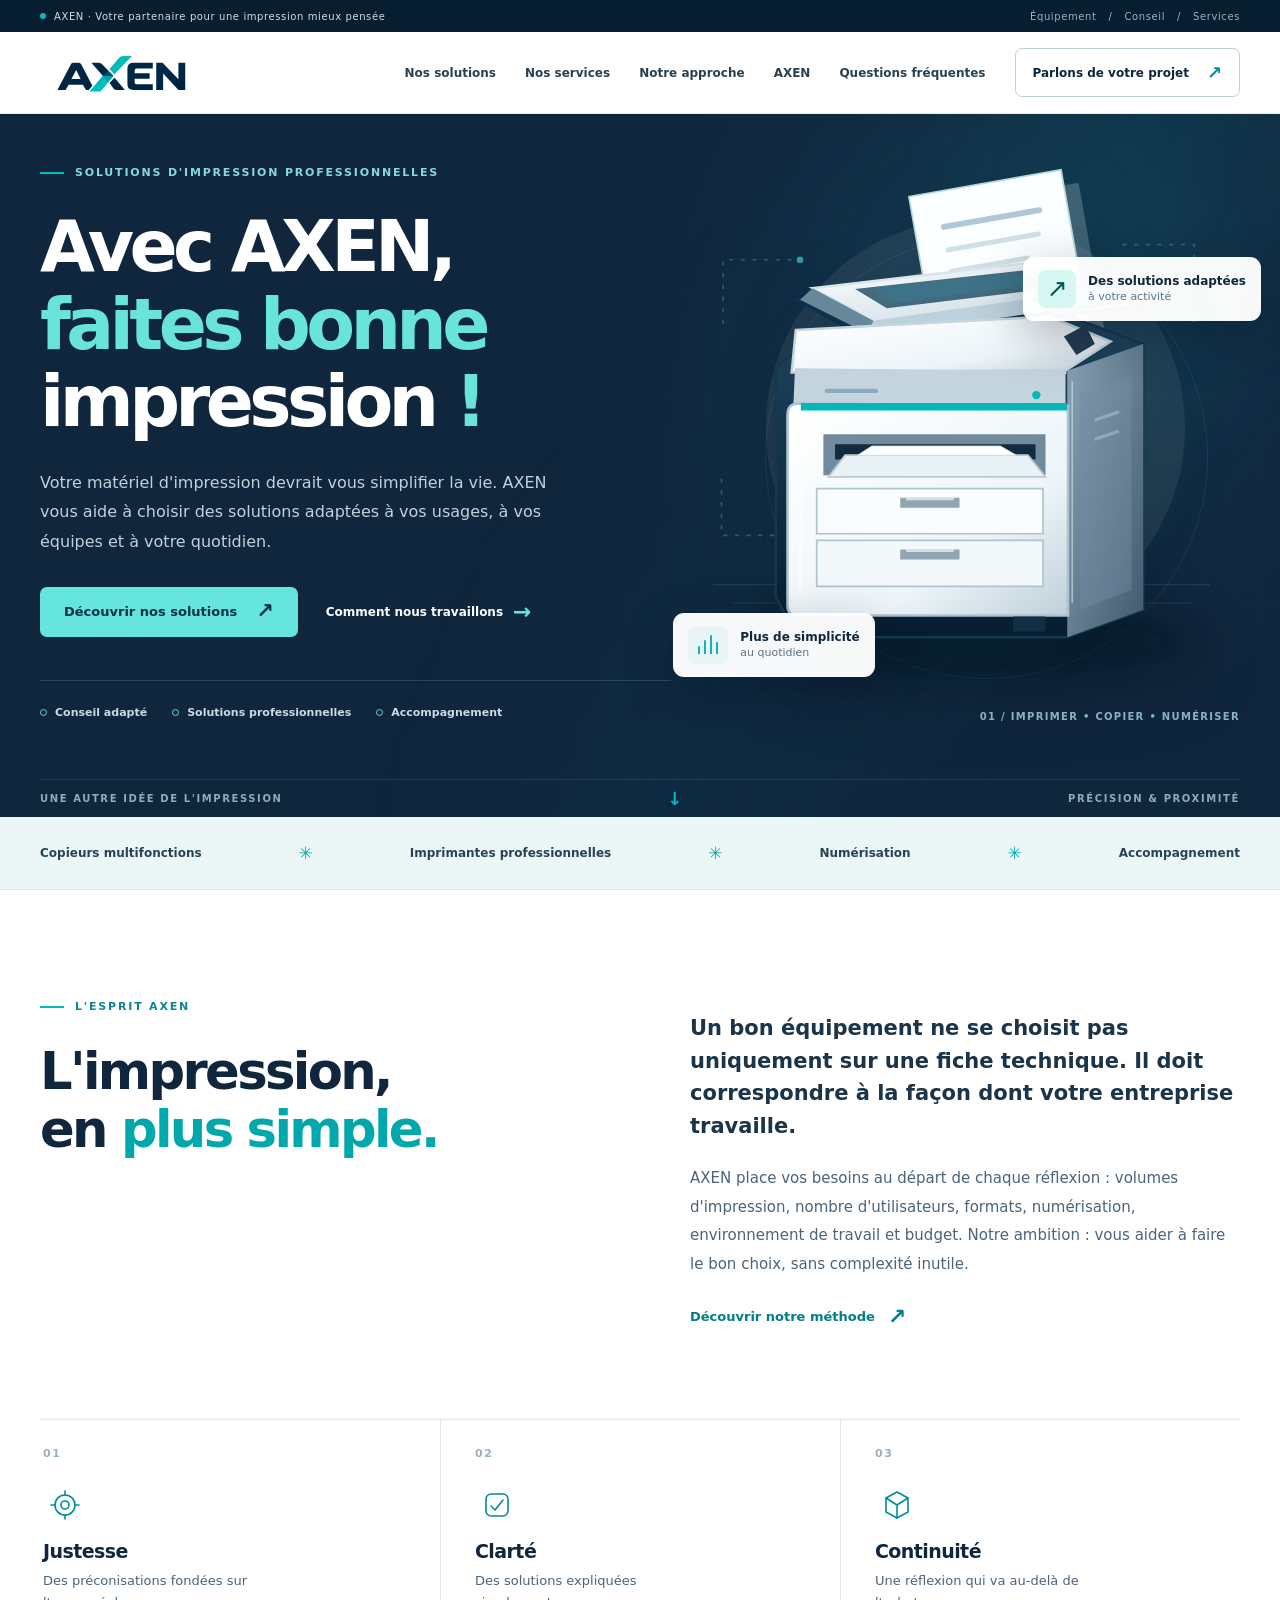
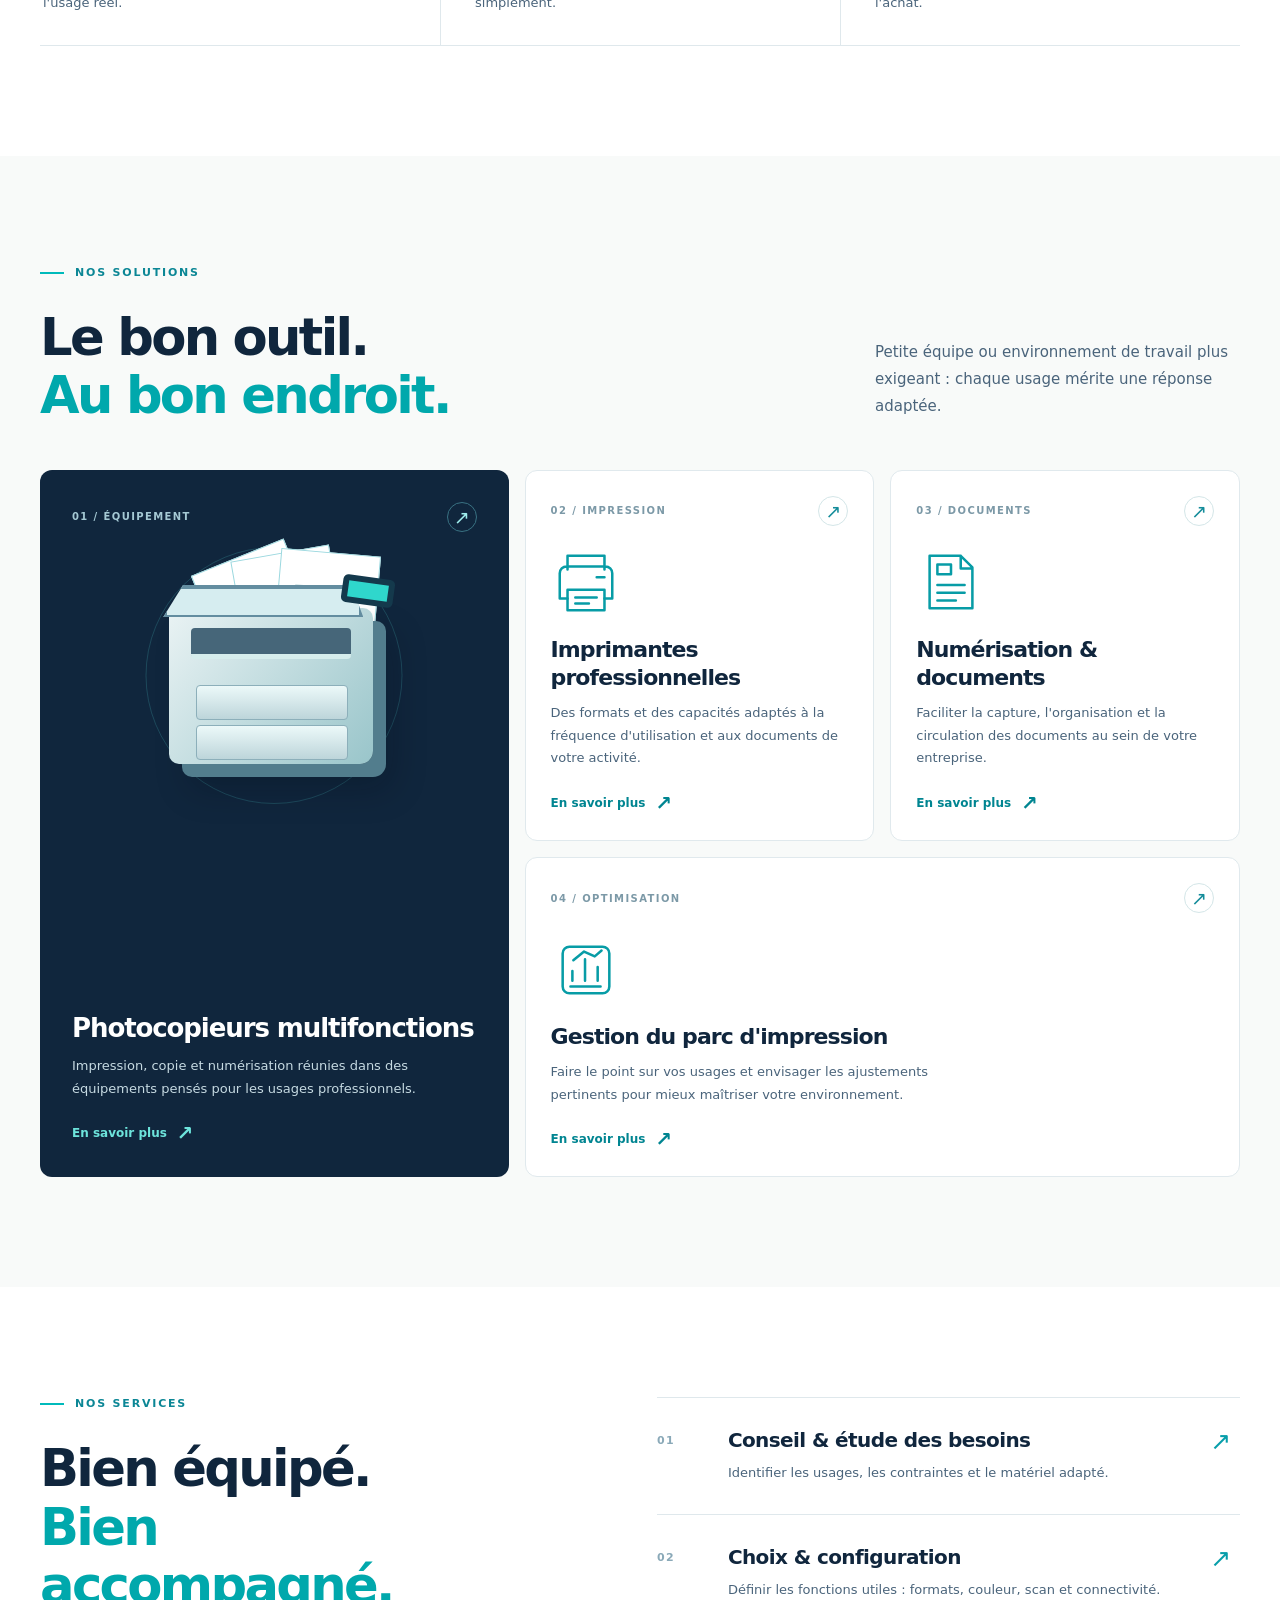
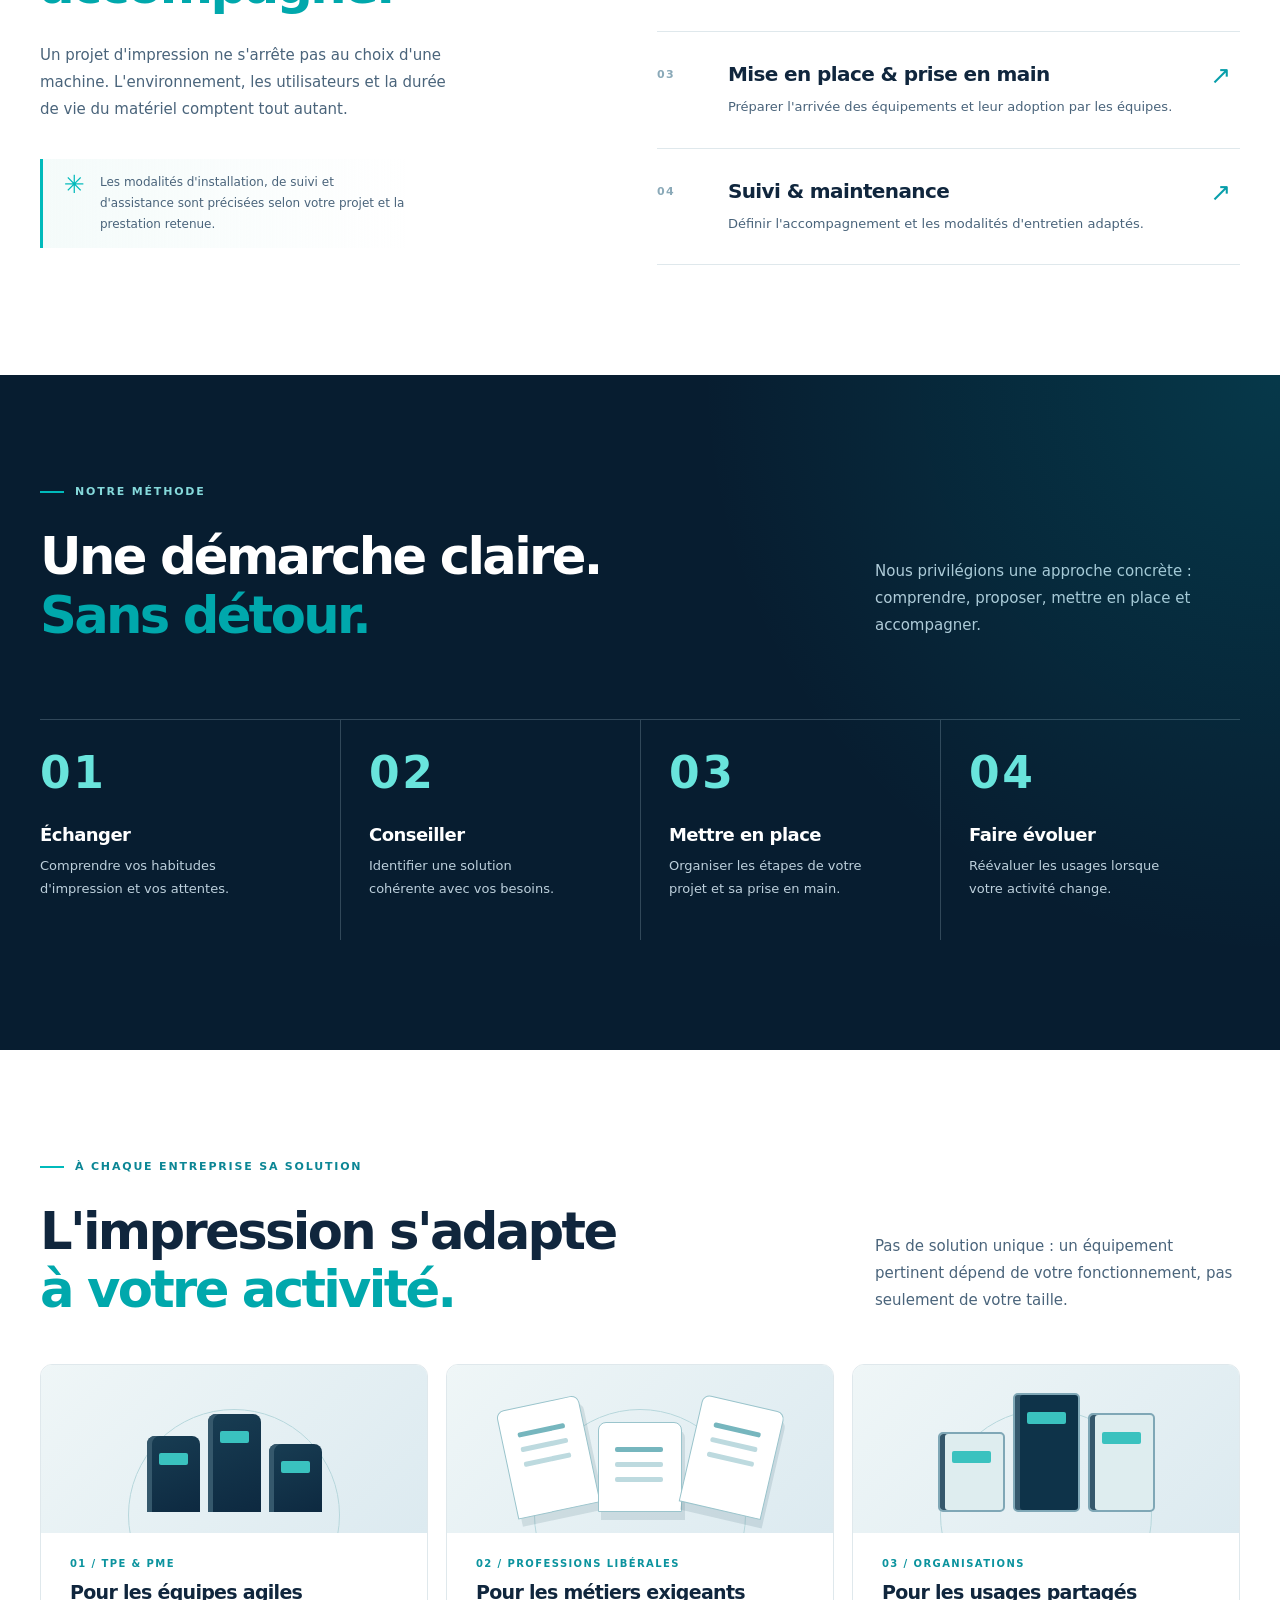
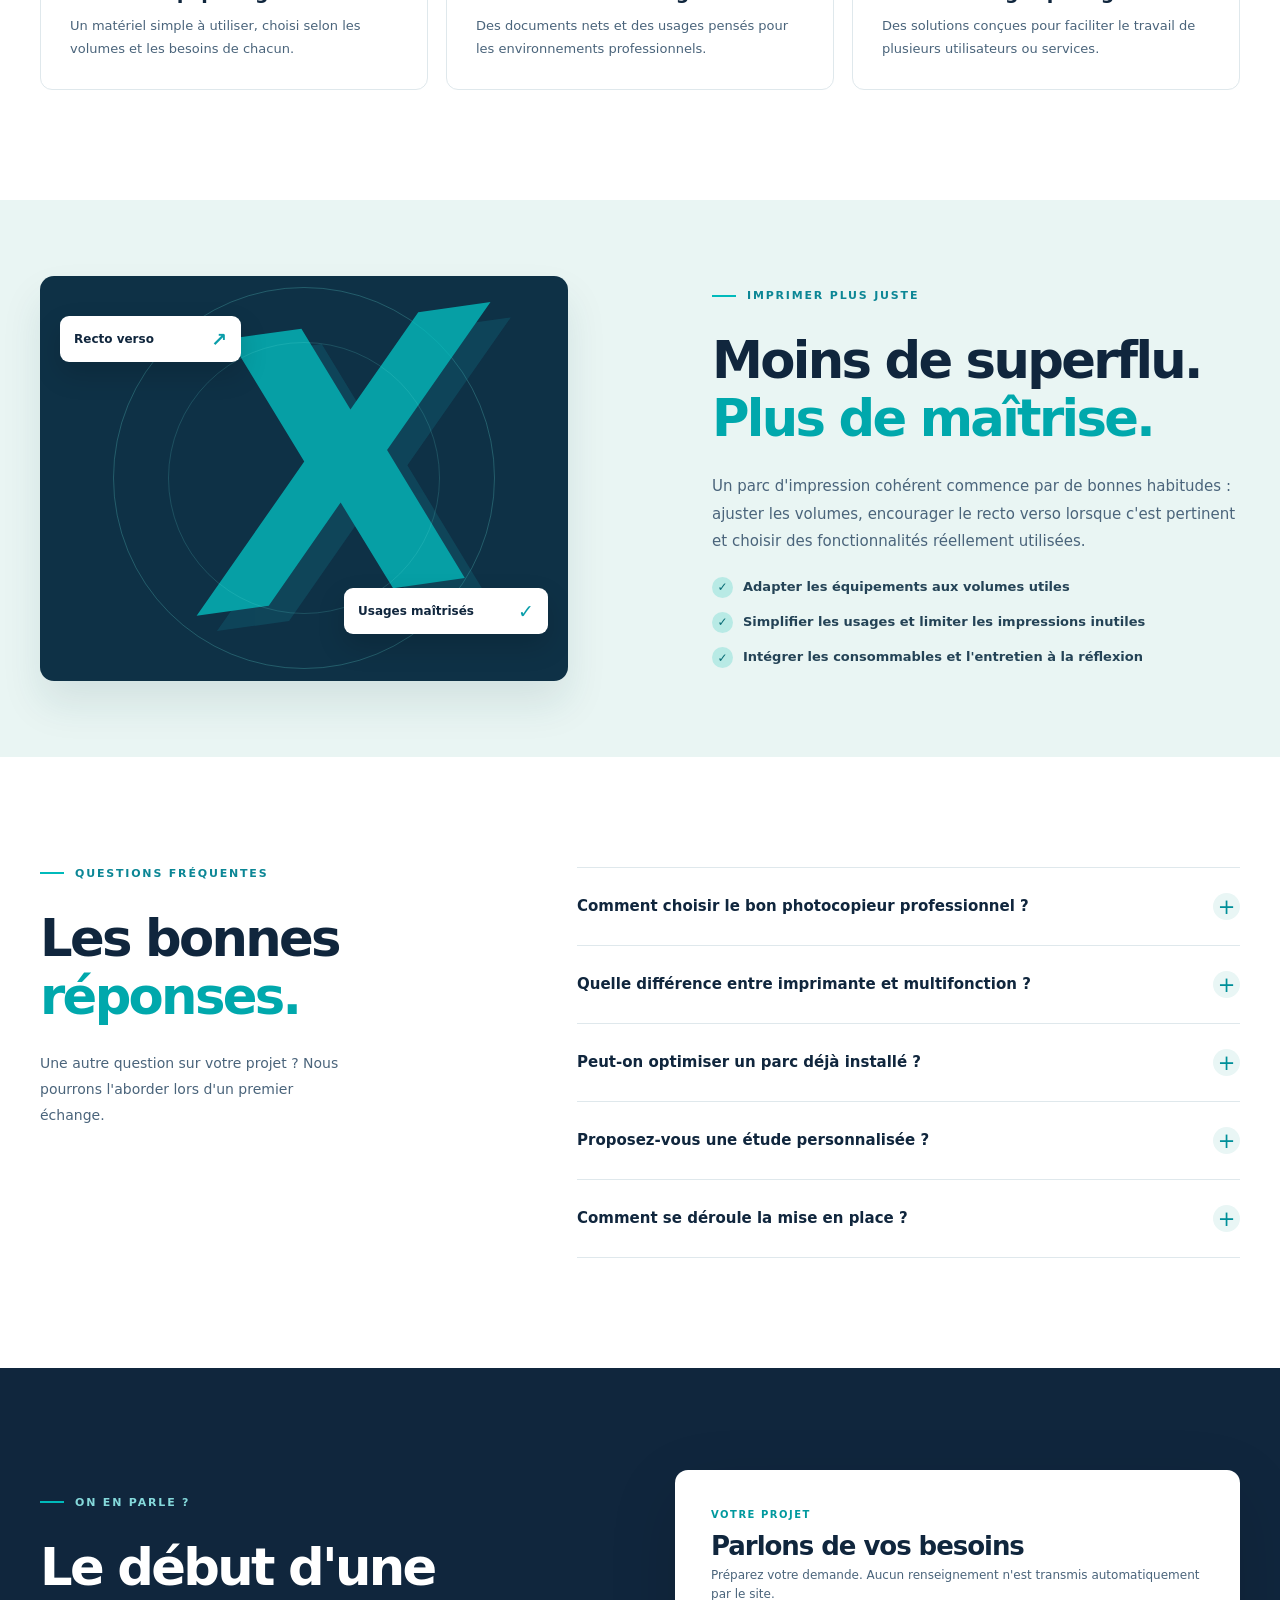
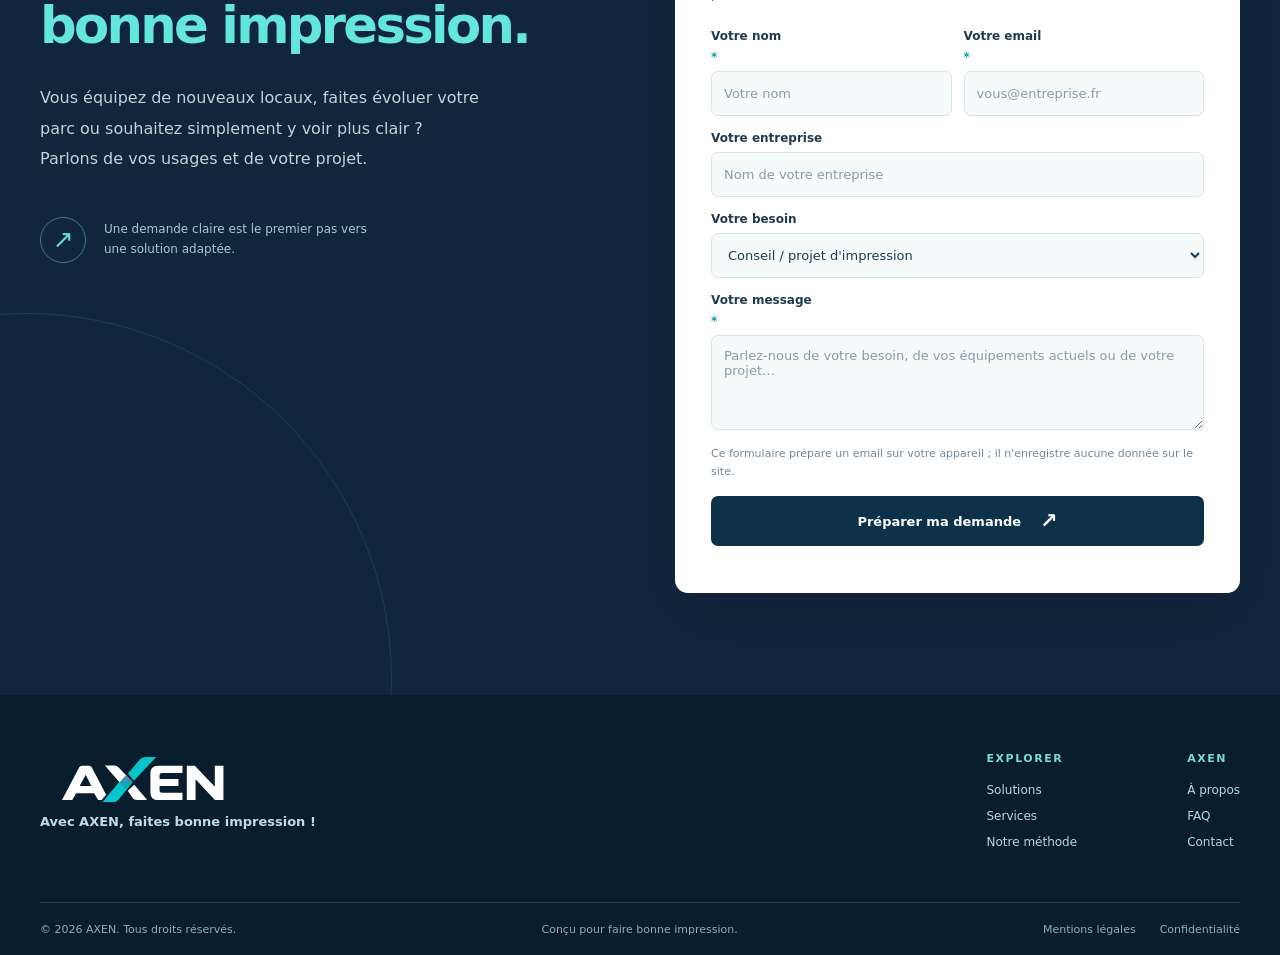
==== commit 26eb11dc: "feat(web): add detailed solution pages and connect all learn-more links" ====
--- a/index.html
+++ b/index.html
@@ -79,10 +79,10 @@
       <div class="container">
         <div class="section-head"><div><p class="eyebrow"><span class="eyebrow-line"></span> NOS SOLUTIONS</p><h2 id="solutions-title">Le bon outil.<br><em>Au bon endroit.</em></h2></div><p>Petite équipe ou environnement de travail plus exigeant : chaque usage mérite une réponse adaptée.</p></div>
         <div class="solution-grid">
-          <article class="solution-card featured-solution"><div class="card-topline"><span class="card-index">01 / ÉQUIPEMENT</span><span class="card-arrow" aria-hidden="true">↗</span></div><div class="featured-art" aria-hidden="true"><span class="paper-one"></span><span class="paper-two"></span><span class="paper-three"></span><span class="copier-shape"><i></i><b></b><em></em></span></div><div class="solution-copy"><h3>Photocopieurs multifonctions</h3><p>Impression, copie et numérisation réunies dans des équipements pensés pour les usages professionnels.</p><a href="#contact" class="card-link">Étudier mon besoin <span aria-hidden="true">↗</span></a></div></article>
-          <article class="solution-card"><div class="card-topline"><span class="card-index">02 / IMPRESSION</span><span class="card-arrow" aria-hidden="true">↗</span></div><div class="solution-icon" aria-hidden="true"><svg viewBox="0 0 72 72"><path d="M17 22V8h38v14M17 52H9V26a7 7 0 0 1 7-7h40a7 7 0 0 1 7 7v26h-8"/><path d="M17 43h38v21H17zM47 30h8M25 51h22M25 57h14"/></svg></div><h3>Imprimantes professionnelles</h3><p>Des formats et des capacités adaptés à la fréquence d'utilisation et aux documents de votre activité.</p><a href="#contact" class="card-link">En savoir plus <span aria-hidden="true">↗</span></a></article>
-          <article class="solution-card"><div class="card-topline"><span class="card-index">03 / DOCUMENTS</span><span class="card-arrow" aria-hidden="true">↗</span></div><div class="solution-icon" aria-hidden="true"><svg viewBox="0 0 72 72"><path d="M14 8h32l12 12v42H14zM46 8v13h12M22 38h28M22 46h28M22 54h19"/><path d="M22 17h14v10H22z"/></svg></div><h3>Numérisation & documents</h3><p>Faciliter la capture, l'organisation et la circulation des documents au sein de votre entreprise.</p><a href="#contact" class="card-link">En savoir plus <span aria-hidden="true">↗</span></a></article>
-          <article class="solution-card"><div class="card-topline"><span class="card-index">04 / OPTIMISATION</span><span class="card-arrow" aria-hidden="true">↗</span></div><div class="solution-icon" aria-hidden="true"><svg viewBox="0 0 72 72"><rect x="12" y="12" width="48" height="48" rx="7"/><path d="M22 47V37M35 47V25M48 47V33M20 53h31M23 26l11-9 11 5 7-6"/></svg></div><h3>Gestion du parc d'impression</h3><p>Faire le point sur vos usages et envisager les ajustements pertinents pour mieux maîtriser votre environnement.</p><a href="#contact" class="card-link">En savoir plus <span aria-hidden="true">↗</span></a></article>
+          <article class="solution-card featured-solution"><div class="card-topline"><span class="card-index">01 / ÉQUIPEMENT</span><span class="card-arrow" aria-hidden="true">↗</span></div><div class="featured-art" aria-hidden="true"><span class="paper-one"></span><span class="paper-two"></span><span class="paper-three"></span><span class="copier-shape"><i></i><b></b><em></em></span></div><div class="solution-copy"><h3>Photocopieurs multifonctions</h3><p>Impression, copie et numérisation réunies dans des équipements pensés pour les usages professionnels.</p><a href="./solutions/photocopieurs-multifonctions.html" class="card-link" aria-label="En savoir plus sur les photocopieurs multifonctions">En savoir plus <span aria-hidden="true">↗</span></a></div></article>
+          <article class="solution-card"><div class="card-topline"><span class="card-index">02 / IMPRESSION</span><span class="card-arrow" aria-hidden="true">↗</span></div><div class="solution-icon" aria-hidden="true"><svg viewBox="0 0 72 72"><path d="M17 22V8h38v14M17 52H9V26a7 7 0 0 1 7-7h40a7 7 0 0 1 7 7v26h-8"/><path d="M17 43h38v21H17zM47 30h8M25 51h22M25 57h14"/></svg></div><h3>Imprimantes professionnelles</h3><p>Des formats et des capacités adaptés à la fréquence d'utilisation et aux documents de votre activité.</p><a href="./solutions/imprimantes-professionnelles.html" class="card-link" aria-label="En savoir plus sur les imprimantes professionnelles">En savoir plus <span aria-hidden="true">↗</span></a></article>
+          <article class="solution-card"><div class="card-topline"><span class="card-index">03 / DOCUMENTS</span><span class="card-arrow" aria-hidden="true">↗</span></div><div class="solution-icon" aria-hidden="true"><svg viewBox="0 0 72 72"><path d="M14 8h32l12 12v42H14zM46 8v13h12M22 38h28M22 46h28M22 54h19"/><path d="M22 17h14v10H22z"/></svg></div><h3>Numérisation & documents</h3><p>Faciliter la capture, l'organisation et la circulation des documents au sein de votre entreprise.</p><a href="./solutions/numerisation-documents.html" class="card-link" aria-label="En savoir plus sur la numérisation et la gestion documentaire">En savoir plus <span aria-hidden="true">↗</span></a></article>
+          <article class="solution-card"><div class="card-topline"><span class="card-index">04 / OPTIMISATION</span><span class="card-arrow" aria-hidden="true">↗</span></div><div class="solution-icon" aria-hidden="true"><svg viewBox="0 0 72 72"><rect x="12" y="12" width="48" height="48" rx="7"/><path d="M22 47V37M35 47V25M48 47V33M20 53h31M23 26l11-9 11 5 7-6"/></svg></div><h3>Gestion du parc d'impression</h3><p>Faire le point sur vos usages et envisager les ajustements pertinents pour mieux maîtriser votre environnement.</p><a href="./solutions/gestion-parc-impression.html" class="card-link" aria-label="En savoir plus sur la gestion du parc d'impression">En savoir plus <span aria-hidden="true">↗</span></a></article>
         </div>
       </div>
     </section>
--- a/styles.css
+++ b/styles.css
@@ -30,3 +30,88 @@
 @media(max-width:920px){.site-header{height:74px}.brand img{height:52px;width:156px}.nav-toggle{display:flex}.nav-links{display:none;position:absolute;left:0;right:0;top:74px;background:#fff;flex-direction:column;align-items:stretch;gap:0;padding:10px 28px 25px;box-shadow:0 18px 22px rgba(0,20,40,.11);border-top:1px solid var(--line);font-size:15px}.nav-links.is-open{display:flex}.nav-links>a:not(.nav-cta){padding:13px 8px;border-bottom:1px solid var(--line)}.nav-links .nav-cta{margin-top:17px;justify-content:space-between}.hero-grid{grid-template-columns:1fr;gap:0;padding-top:80px;padding-bottom:35px}.hero-copy>p{max-width:580px}.hero h1{font-size:70px}.hero-visual{height:475px;width:100%;max-width:630px;margin:auto}.hero-visual-frame{inset:-30px -25px -25px}.hero-points{margin-top:36px}.expertise-inner{justify-content:center;flex-wrap:wrap;padding:21px 0;gap:14px 20px}.intro-layout,.services-layout,.faq-grid,.contact-grid{grid-template-columns:1fr;gap:35px}.services-left{position:static}.services-left>p:not(.eyebrow){max-width:730px}.services-note{max-width:620px}.section{padding:85px 0}.solution-grid{grid-template-columns:1fr 1fr}.featured-solution{grid-row:span 2}.solution-card:nth-child(4){grid-column:auto}.section-head{align-items:start}.responsible-grid{gap:6%}.steps{grid-template-columns:repeat(2,1fr);row-gap:12px}.steps li:nth-child(3){border-left:0;padding-left:0}.contact-grid{gap:45px}.contact-heading>p:not(.eyebrow){max-width:700px}.contact-panel{max-width:710px}.footer-brand img{width:200px}}
 @media(max-width:640px){.container{width:min(100% - 36px,1240px)}.topline{height:29px;font-size:9px}.topline-end{display:none}.site-header{height:68px}.nav-links{top:68px;padding:8px 18px 24px}.brand img{height:49px;width:149px}.hero-grid{padding-top:65px}.hero h1{font-size:clamp(42px,11vw,63px);line-height:1.12;margin-bottom:21px}.hero-copy>p{font-size:14px;line-height:1.83}.hero .eyebrow{font-size:9px;letter-spacing:.12em}.hero-actions{gap:20px}.button{font-size:12px;padding:14px 16px}.hero-points{margin-top:26px;padding-top:18px;gap:9px 17px}.hero-points span{font-size:10px}.hero-visual{height:345px;margin-top:20px}.hero-visual-frame{inset:-25px -17px -20px}.floating-chip{transform:scale(.75);transform-origin:center;padding:11px;gap:9px}.floating-chip-top{top:15%;right:-36px}.floating-chip-bottom{bottom:12%;left:-38px}.hero-caption{bottom:-3px;right:7px;font-size:8px}.hero-lower-line{font-size:8px;letter-spacing:.06em}.expertise-inner{font-size:10px;gap:10px}.expertise-inner .strip-star{font-size:12px}.section{padding:72px 0}h2{font-size:clamp(34px,9vw,48px)}.eyebrow{font-size:10px;margin-bottom:19px}.intro-content{padding-top:0}.lead{font-size:18px}.intro-content>p:not(.lead){font-size:14px}.values-row{margin-top:52px;grid-template-columns:1fr;border-bottom:0}.value-item,.value-item+.value-item{padding:21px 0;border-left:0;border-bottom:1px solid var(--line)}.value-index{margin-bottom:8px}.value-icon{margin-bottom:7px}.value-item p{max-width:none}.section-head{flex-direction:column;gap:17px;margin-bottom:30px}.section-head>p{font-size:14px;max-width:640px}.solution-grid{grid-template-columns:1fr;gap:14px}.solution-card{min-height:280px;padding:23px}.featured-solution{grid-row:auto;min-height:520px;padding:26px}.featured-art{height:220px}.solution-card:nth-child(4){grid-column:auto}.solution-card h3{font-size:21px}.services-layout{gap:26px}.services-left>p:not(.eyebrow){font-size:14px;margin:22px 0}.service-row{gap:12px;grid-template-columns:30px 1fr 25px;padding:22px 0}.service-row h3{font-size:17px}.service-row p{font-size:12px}.steps{margin-top:41px;grid-template-columns:1fr;gap:0}.steps li,.steps li+li,.steps li:nth-child(3){border-left:0;border-bottom:1px solid rgba(189,216,227,.23);padding:24px 0;min-height:auto;display:grid;grid-template-columns:65px 1fr;gap:12px}.steps li:first-child{border-top:0}.step-num{font-size:31px;margin:0}.step-body h3{font-size:17px}.step-body p{max-width:none}.sector-grid{grid-template-columns:1fr}.sector-art{height:145px}.responsible-section{padding:62px 0}.responsible-grid{grid-template-columns:1fr;gap:37px}.responsible-visual{height:290px;max-width:500px}.big-x{font-size:290px}.mini-a{top:22px;left:13px}.mini-b{bottom:21px;right:14px}.responsible-copy>p:not(.eyebrow){font-size:14px}.faq-grid{gap:27px}.faq-help{margin:15px 0 0}.faq-list summary{font-size:14px;padding:20px 0}.faq-list details p{padding:0 10px 22px 0}.contact-section{padding:70px 0}.contact-grid{gap:30px}.contact-heading{padding-top:0}.contact-heading>p:not(.eyebrow){font-size:14px;margin:22px 0 28px}.contact-panel{padding:25px 19px 22px}.contact-form-intro h3{font-size:22px}.form-row{grid-template-columns:1fr;gap:15px}.footer{padding-top:42px}.footer-top{flex-direction:column;gap:32px;padding-bottom:38px}.footer-nav{width:100%;gap:25px;justify-content:space-between;padding-right:20px}.footer-bottom{flex-wrap:wrap;justify-content:start;gap:14px 25px;line-height:1.7}.footer-bottom>div{width:100%}.legal-main{padding:42px 0 75px}}
 @media(prefers-reduced-motion:reduce){html{scroll-behavior:auto}*,*:before,*:after{animation-duration:.01ms!important;transition-duration:.01ms!important}}
+
+
+/* AXEN — pages détaillées des solutions (fiches éditoriales) */
+.detail-hero{background:var(--navy-deep);color:#fff;padding:44px 0 84px;position:relative;overflow:hidden}
+.detail-hero:before{content:'';position:absolute;width:590px;height:590px;border:1px solid rgba(101,229,221,.09);border-radius:50%;right:-175px;top:-200px;pointer-events:none}
+.detail-breadcrumb{display:flex;align-items:center;flex-wrap:wrap;gap:12px;font-size:12px;color:#b6cdd8;margin-bottom:65px;position:relative}
+.detail-breadcrumb a{color:#b6cdd8;text-decoration:none}
+.detail-breadcrumb a:hover{text-decoration:underline;color:#7be8dd}
+.detail-breadcrumb span[aria-current]{color:#fff}
+.detail-hero-layout{display:grid;grid-template-columns:minmax(0,1.25fr) minmax(270px,.65fr);gap:12%;align-items:center;position:relative}
+.detail-kicker{color:#79e9e0;font-size:11px;font-weight:800;letter-spacing:.17em;margin:0 0 23px}
+.detail-hero h1{font-family:var(--heading);font-size:clamp(46px,5.6vw,76px);line-height:1.09;letter-spacing:-.06em;color:white;font-weight:750;margin:0 0 26px;max-width:810px}
+.detail-title-stop{color:#69e4dc}
+.detail-lead{color:#c9dce5;font-size:clamp(16px,1.7vw,20px);line-height:1.8;max-width:730px;margin:0 0 34px}
+.detail-hero-actions{display:flex;align-items:center;gap:28px;flex-wrap:wrap}
+.detail-back-link{font-size:13px;font-weight:650;color:#e0f1f4}
+.detail-back-link:hover{color:#7be8dd}
+.detail-hero-aside{background:linear-gradient(135deg,#19435b,#113249);border:1px solid rgba(96,203,207,.26);border-radius:18px;min-height:310px;padding:29px;display:flex;flex-direction:column;justify-content:space-between;overflow:hidden;position:relative}
+.detail-hero-aside:before{content:"";position:absolute;width:230px;height:230px;right:-76px;top:-60px;border:1px solid rgba(106,232,223,.26);border-radius:50%}
+.detail-aside-index{font-family:var(--heading);font-size:94px;line-height:1;font-weight:800;letter-spacing:-.09em;color:#60dcd5}
+.detail-aside-rule{height:3px;width:60px;background:#6ce8de;position:relative}
+.detail-aside-title{font-family:var(--heading);font-size:22px;font-weight:700;line-height:1.42;letter-spacing:-.03em;color:#fff;max-width:260px;margin:13px 0}
+.detail-aside-foot{font-size:9px;letter-spacing:.15em;color:#a3c4d0;font-weight:750}
+.detail-overview-grid,.detail-criteria-grid,.detail-faq-grid{display:grid;grid-template-columns:.82fr 1.18fr;gap:12%}
+.detail-overview h2,.detail-criteria h2,.detail-faq h2{font-size:clamp(37px,4.2vw,54px)}
+.detail-prose>p{font-size:16px;line-height:1.92;color:var(--steel);margin:0 0 22px}
+.detail-situation{border-left:3px solid var(--teal);padding:20px 0 21px 24px;margin-top:35px;background:linear-gradient(90deg,#f3faf9,transparent)}
+.detail-situation h3{font-family:var(--heading);color:var(--navy);font-size:18px;letter-spacing:-.025em;margin:0 0 14px}
+.detail-check-list{list-style:none;margin:0;padding:0;display:grid;gap:13px}
+.detail-check-list li{padding-left:26px;position:relative;color:var(--steel);font-size:14px;line-height:1.6}
+.detail-check-list li:before{content:'✓';position:absolute;left:0;top:0;color:#008e96;font-weight:800}
+.detail-feature-grid{display:grid;grid-template-columns:repeat(3,minmax(0,1fr));gap:17px}
+.detail-feature{border:1px solid #dde8eb;border-radius:13px;background:white;min-height:285px;padding:29px;display:flex;flex-direction:column}
+.detail-feature-number{font-size:12px;font-weight:800;letter-spacing:.14em;color:#008d96}
+.detail-feature-line{height:2px;background:#e7f0f2;margin:20px 0 28px;position:relative}
+.detail-feature-line:after{content:'';position:absolute;left:0;top:0;height:2px;width:44px;background:#00a9ac}
+.detail-feature h3{font-size:21px;font-family:var(--heading);color:var(--navy);line-height:1.35;letter-spacing:-.035em;margin:0 0 12px}
+.detail-feature p{font-size:14px;line-height:1.84;color:var(--steel);margin:0}
+.detail-section-intro{font-size:15px;line-height:1.85;color:var(--steel);margin:25px 0 0;max-width:420px}
+.detail-criteria-list{border-top:1px solid var(--line)}
+.detail-criterion{display:grid;grid-template-columns:46px 1fr;gap:19px;border-bottom:1px solid var(--line);padding:24px 0}
+.detail-criterion-index{color:#008e99;font-weight:800;letter-spacing:.09em;font-size:13px;padding-top:4px}
+.detail-criterion h3{font-family:var(--heading);font-size:19px;letter-spacing:-.035em;color:var(--navy);margin:0 0 9px}
+.detail-criterion p{font-size:14px;line-height:1.77;color:var(--steel);margin:0}
+.detail-faq-grid{align-items:start}
+.detail-faq .faq-list summary{padding:24px 0}
+.detail-next{padding:90px 0 100px;background:#fff}
+.detail-next-heading{display:flex;justify-content:space-between;align-items:end;gap:30px;margin-bottom:38px}
+.detail-next-heading .text-link{white-space:nowrap}
+.detail-related-grid{display:grid;grid-template-columns:repeat(3,1fr);gap:16px}
+.detail-related-card{display:flex;flex-direction:column;gap:15px;position:relative;padding:27px 60px 28px 27px;border:1px solid var(--line);border-radius:13px;background:#f8fbfa;min-height:170px;transition:transform .2s,border-color .2s,box-shadow .2s}
+.detail-related-card:hover{transform:translateY(-3px);border-color:#88cacc;box-shadow:0 12px 28px rgba(20,65,77,.07)}
+.detail-related-card>span:first-child{font-size:10px;letter-spacing:.14em;font-weight:800;color:#7b97a3}
+.detail-related-card strong{font-family:var(--heading);font-size:20px;letter-spacing:-.035em;line-height:1.4;color:var(--navy)}
+.detail-related-arrow{position:absolute;right:21px;top:23px;font-size:23px;color:#008f98}
+.detail-cta{background:var(--navy);padding:85px 0;color:#fff}
+.detail-cta-grid{display:flex;gap:45px;justify-content:space-between;align-items:center}
+.detail-cta h2{color:#fff;font-size:clamp(36px,4vw,55px);margin:0 0 17px}
+.detail-cta h2 em{color:#75e5df}
+.detail-cta p:not(.detail-kicker){color:#c6d9e3;font-size:15px;line-height:1.75;max-width:580px;margin:0}
+.detail-cta .button{flex:none}
+.nav-links [aria-current="page"]{color:#008e99!important}
+@media(max-width:920px){
+  .detail-hero{padding:32px 0 65px}.detail-breadcrumb{margin-bottom:40px}
+  .detail-hero-layout{gap:35px;grid-template-columns:1fr}
+  .detail-hero-aside{min-height:215px;max-width:560px}
+  .detail-aside-index{font-size:64px}.detail-aside-title{font-size:20px;margin:8px 0}
+  .detail-overview-grid,.detail-criteria-grid,.detail-faq-grid{grid-template-columns:1fr;gap:32px}
+  .detail-feature-grid{grid-template-columns:repeat(2,minmax(0,1fr))}
+  .detail-related-grid{grid-template-columns:repeat(2,minmax(0,1fr))}
+  .detail-cta-grid{align-items:flex-start;flex-direction:column;gap:28px}
+}
+@media(max-width:640px){
+  .detail-hero{padding:24px 0 52px}.detail-breadcrumb{font-size:11px;gap:7px;margin-bottom:37px}
+  .detail-hero h1{font-size:clamp(36px,10vw,52px);margin-bottom:17px}
+  .detail-lead{font-size:15px;line-height:1.8;margin-bottom:26px}
+  .detail-hero-actions{gap:22px}.detail-hero-aside{min-height:175px;padding:22px}
+  .detail-aside-index{font-size:48px}.detail-aside-title{font-size:18px}
+  .detail-aside-foot{font-size:8px}.detail-prose>p{font-size:14px}
+  .detail-feature-grid,.detail-related-grid{grid-template-columns:1fr}
+  .detail-feature{min-height:0;padding:23px}.detail-feature-line{margin:16px 0 21px}
+  .detail-situation{padding-left:18px}
+  .detail-next{padding:66px 0}.detail-next-heading{align-items:flex-start;flex-direction:column;gap:8px}
+  .detail-cta{padding:65px 0}.detail-criteria h2,.detail-faq h2,.detail-overview h2{font-size:clamp(34px,9vw,45px)}
+}
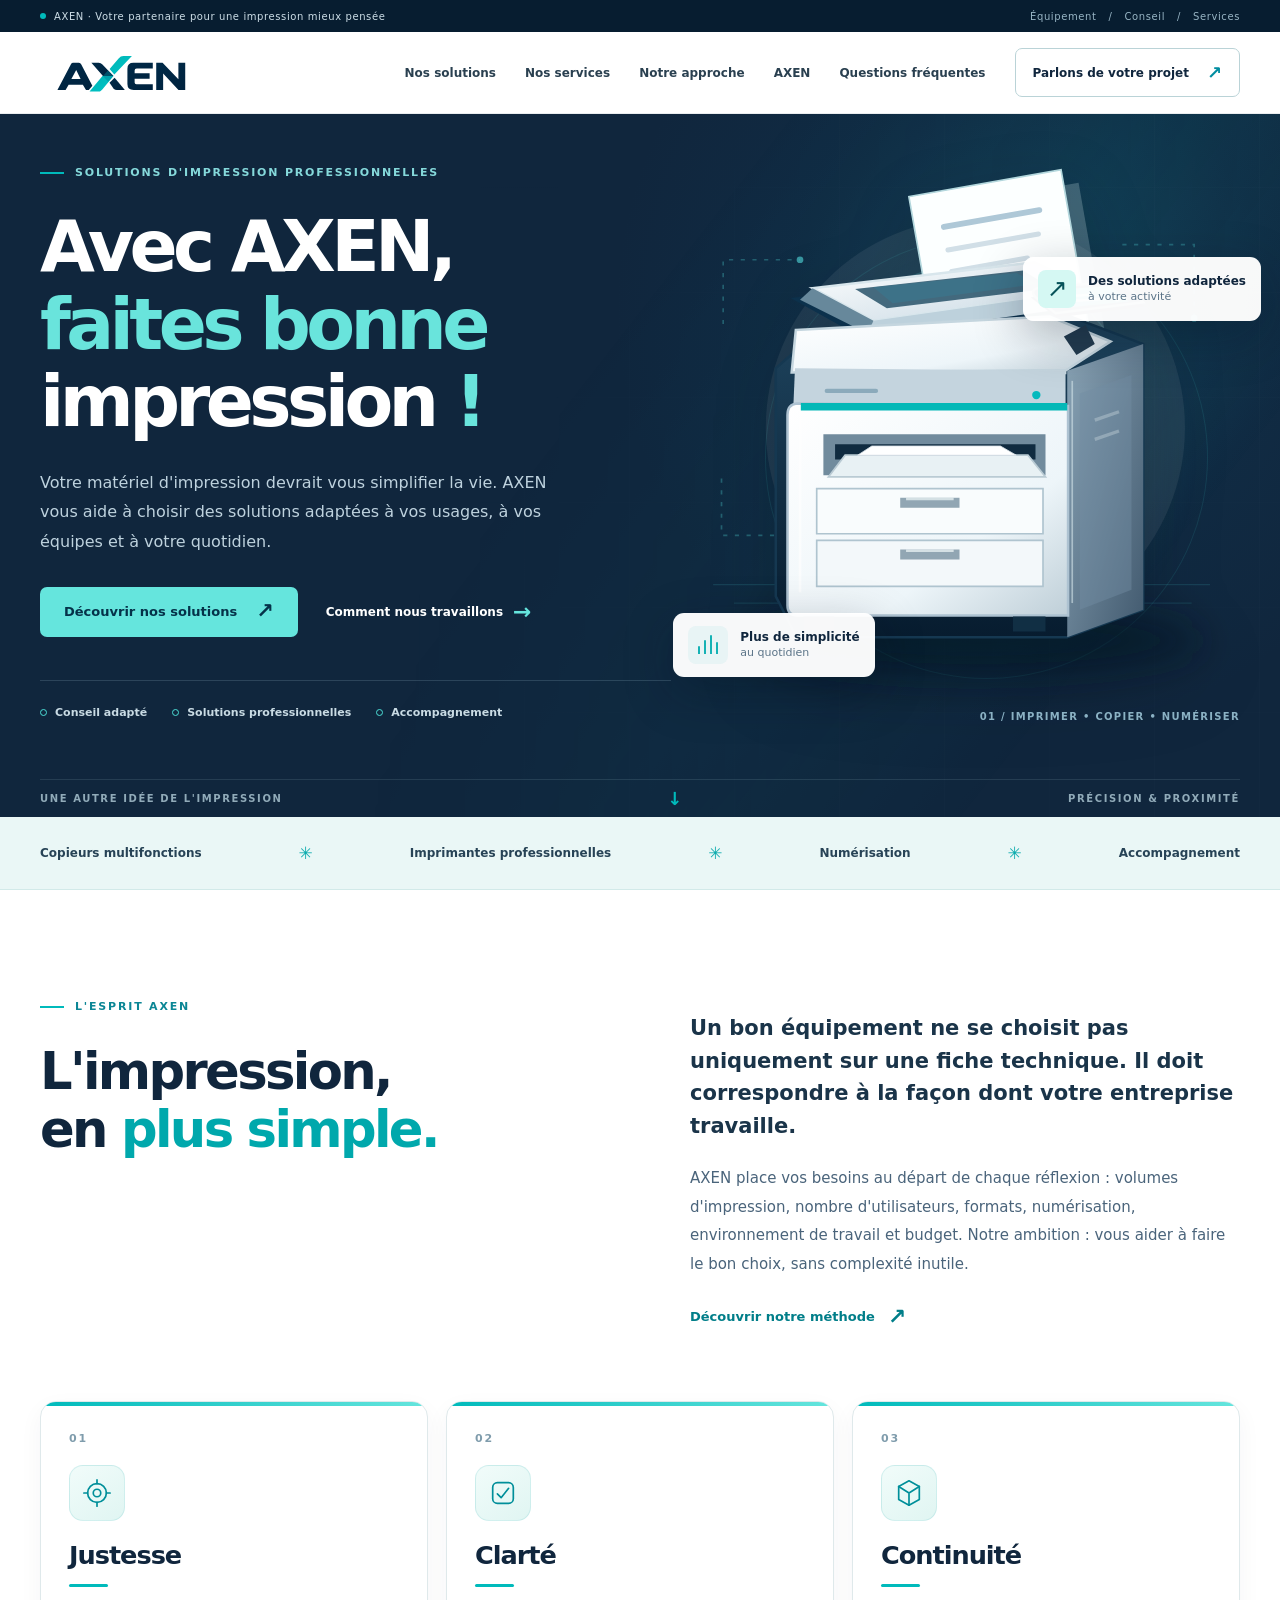
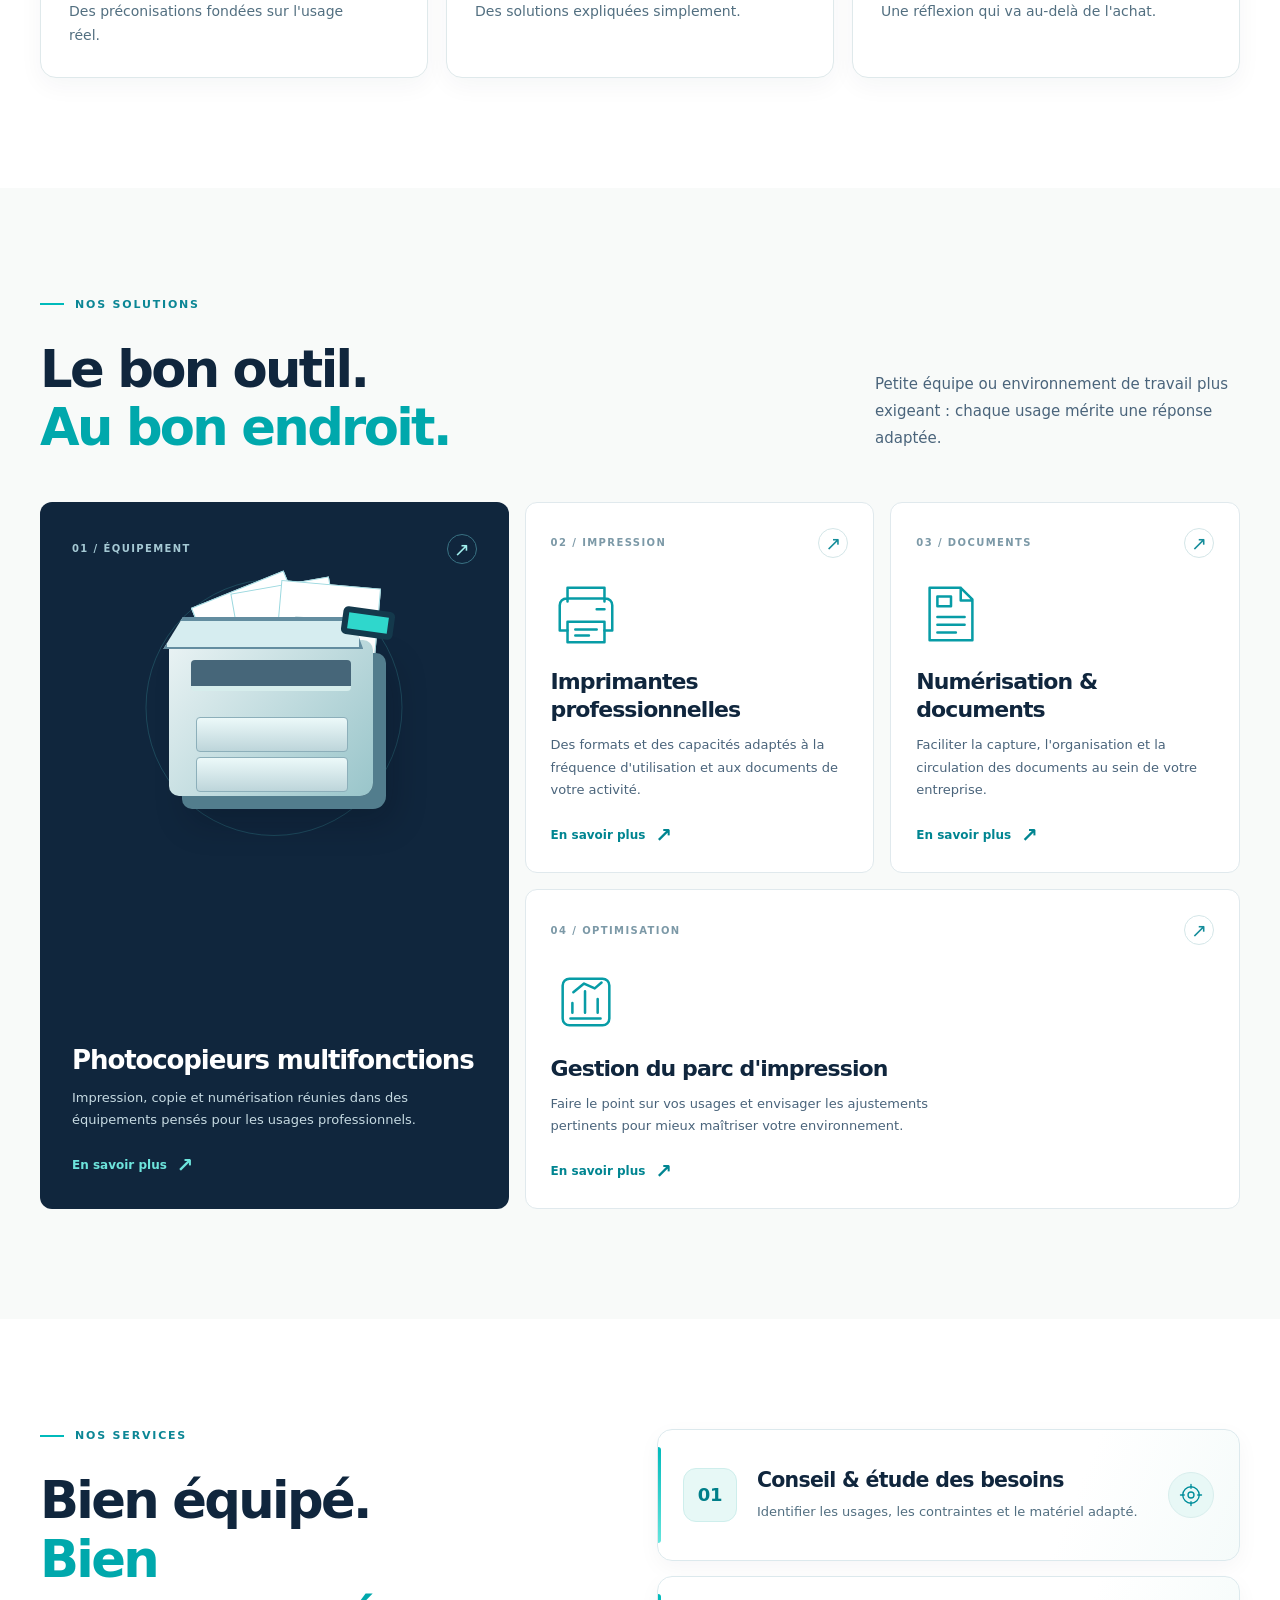
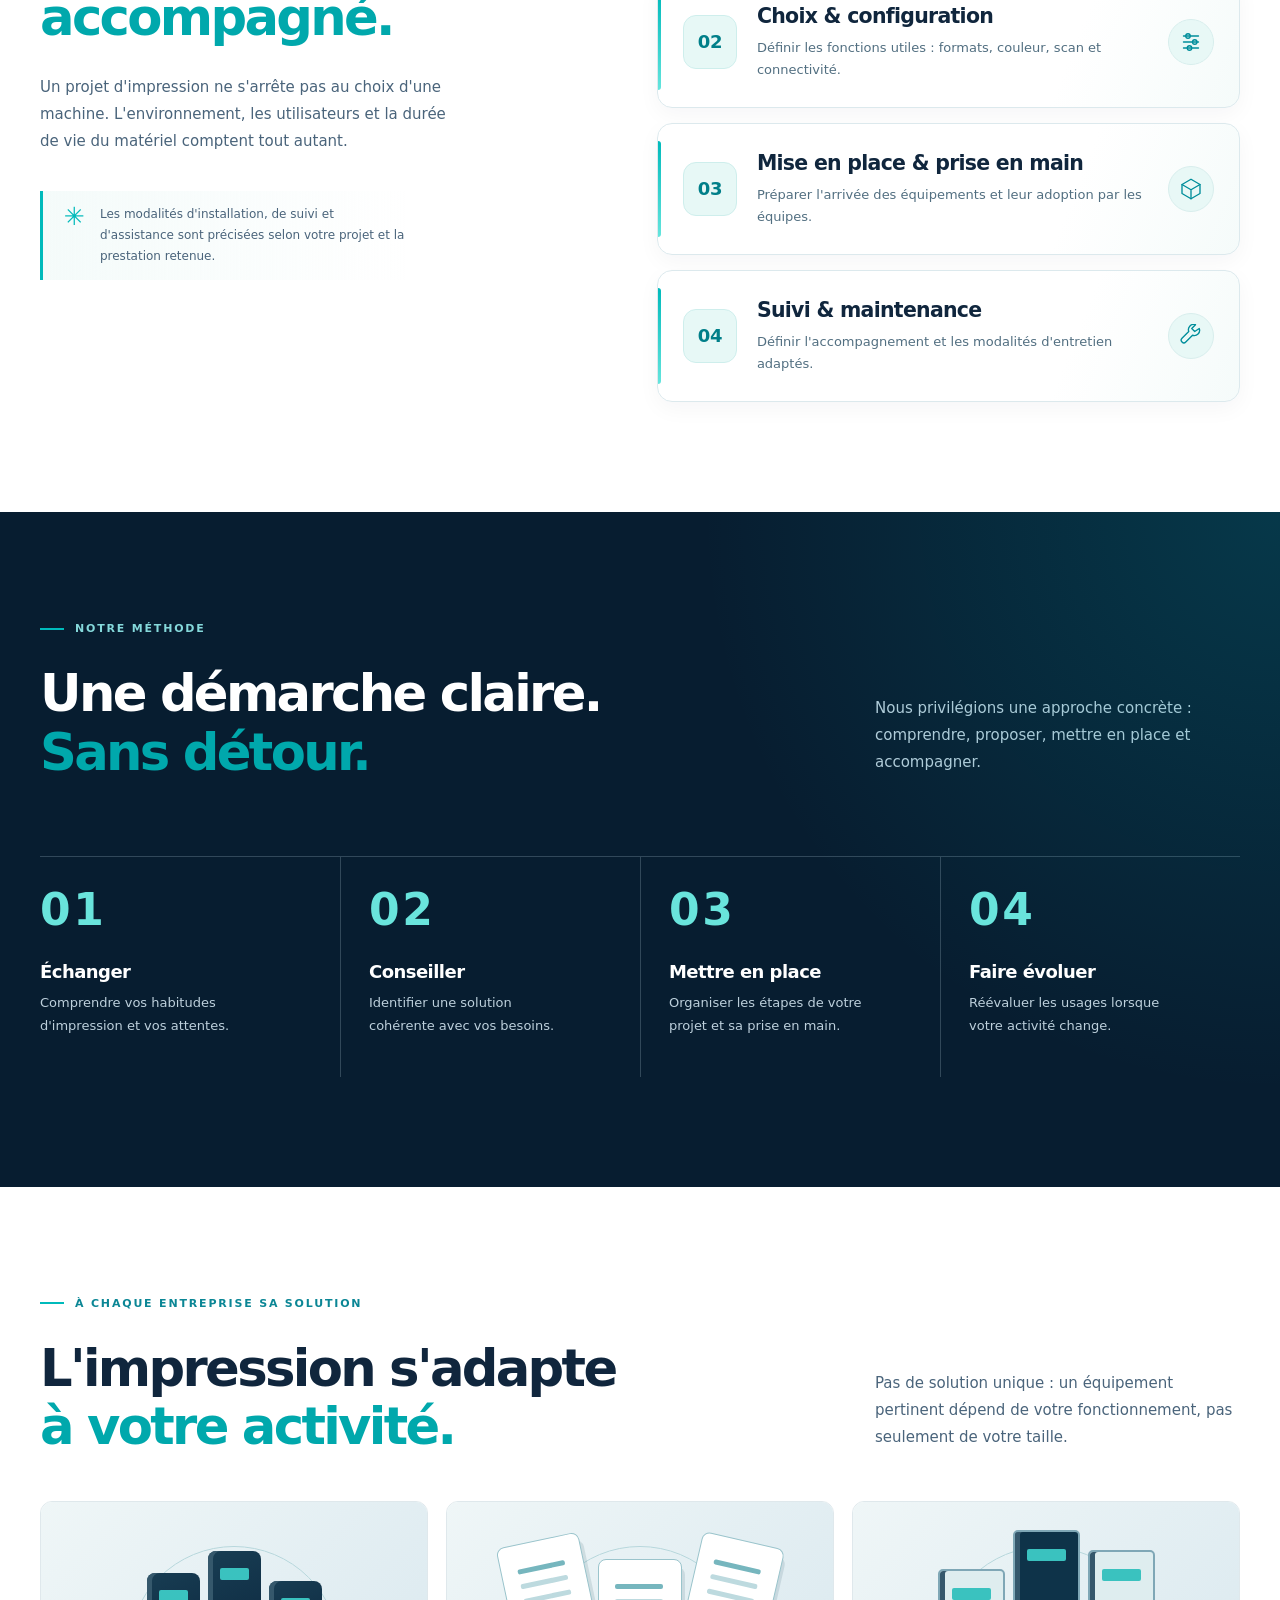
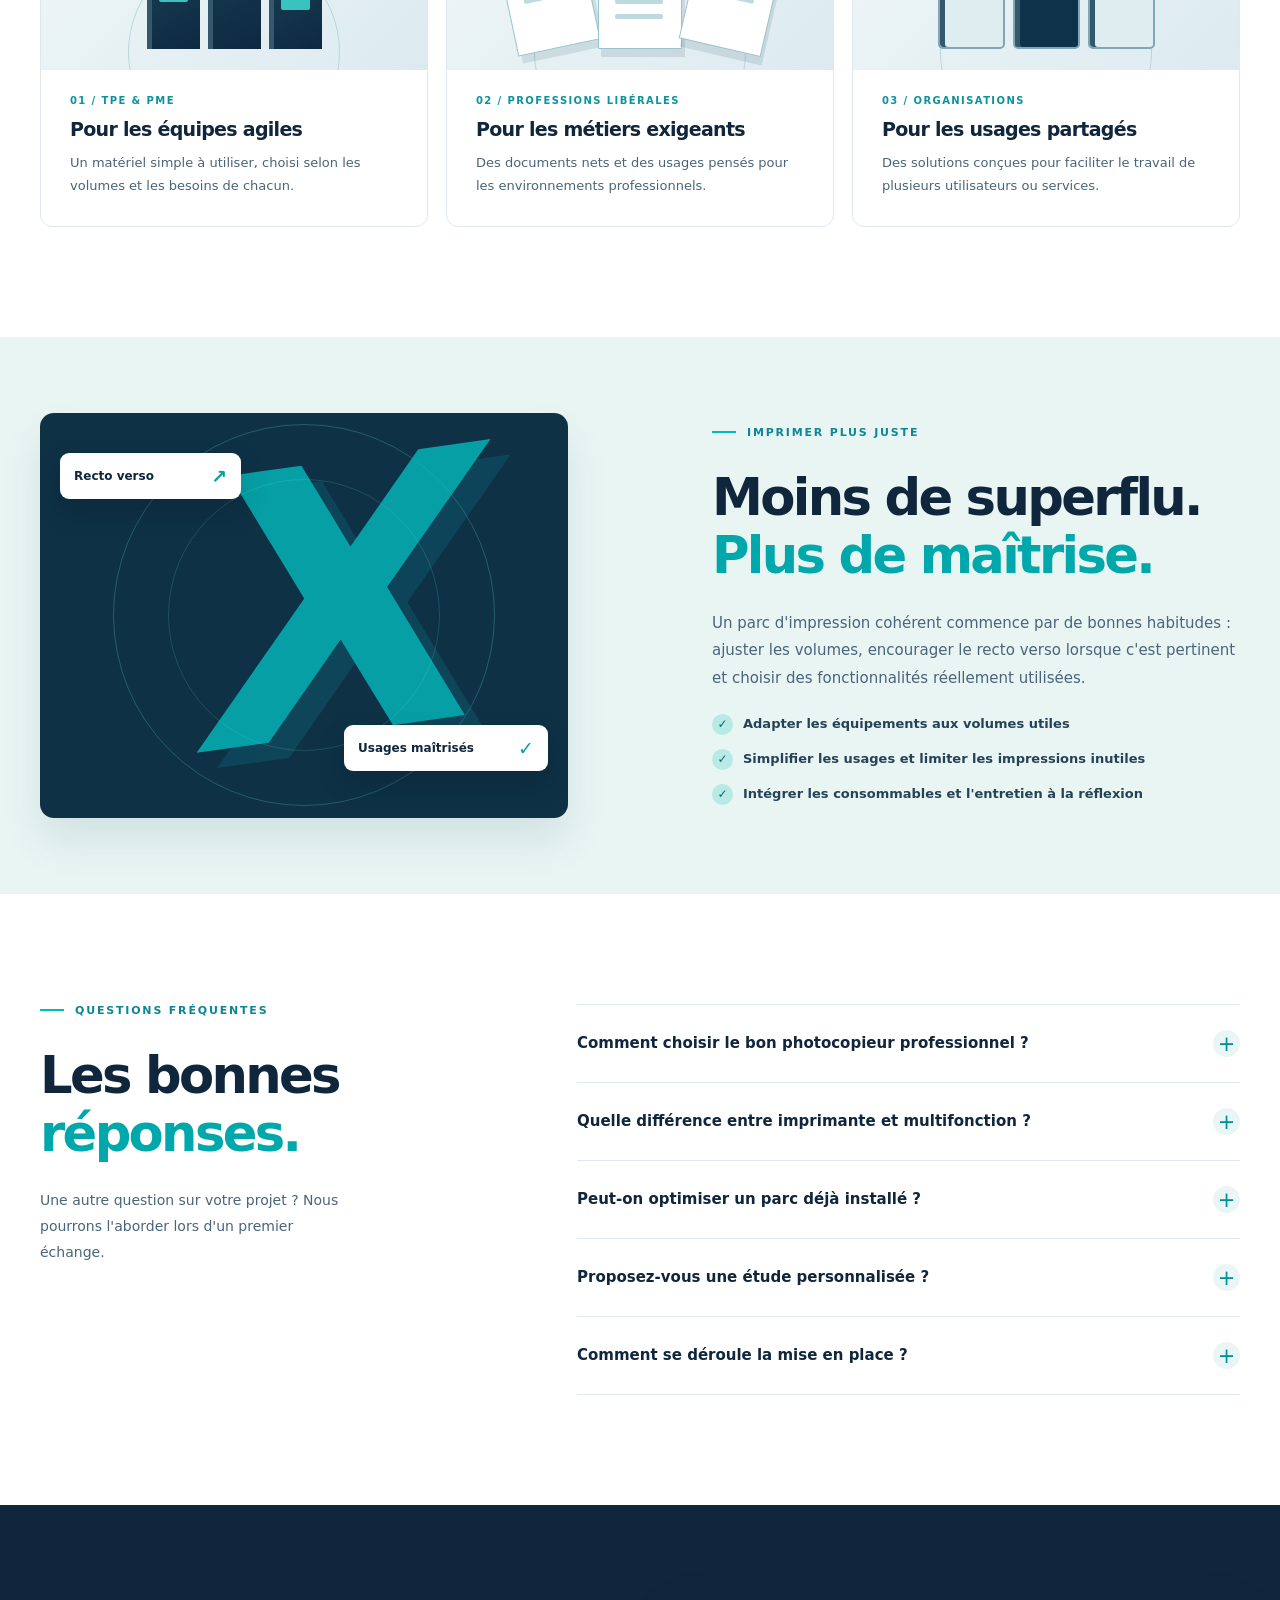
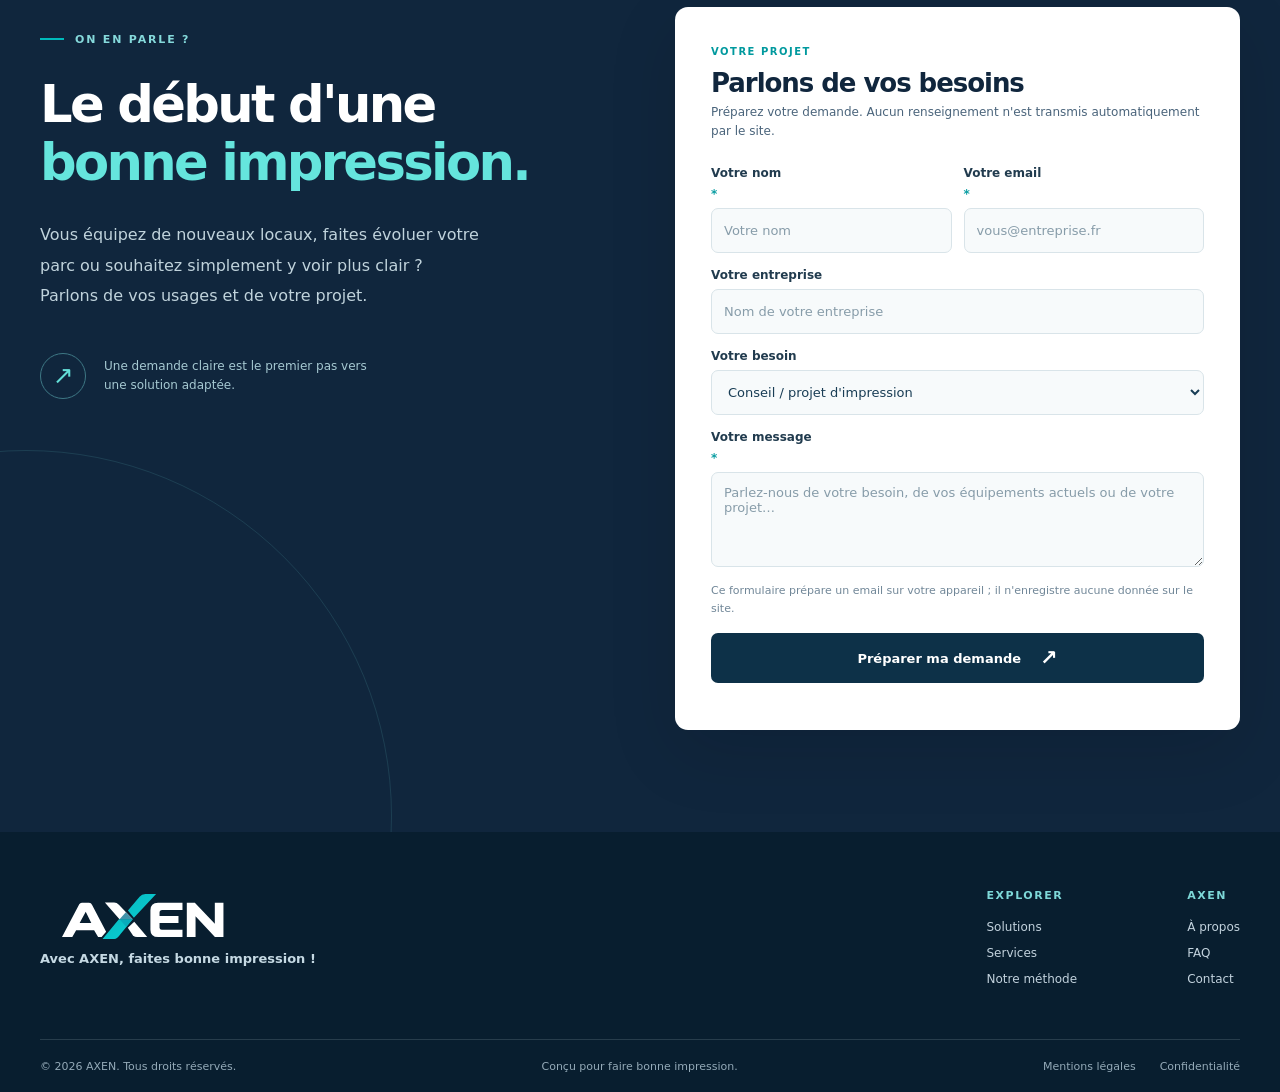
==== commit e1ec2099: "style(web): refine services into accessible branded cards" ====
--- a/index.html
+++ b/index.html
@@ -89,10 +89,10 @@
 
     <section class="section services-section" id="services" aria-labelledby="services-title">
       <div class="container services-layout"><div class="services-left"><p class="eyebrow"><span class="eyebrow-line"></span> NOS SERVICES</p><h2 id="services-title">Bien équipé.<br><em>Bien accompagné.</em></h2><p>Un projet d'impression ne s'arrête pas au choix d'une machine. L'environnement, les utilisateurs et la durée de vie du matériel comptent tout autant.</p><div class="services-note"><span class="service-note-star">✳</span><p>Les modalités d'installation, de suivi et d'assistance sont précisées selon votre projet et la prestation retenue.</p></div></div><div class="service-list">
-        <article class="service-row"><span class="service-row-number">01</span><div><h3>Conseil & étude des besoins</h3><p>Identifier les usages, les contraintes et le matériel adapté.</p></div><span class="service-row-icon" aria-hidden="true">↗</span></article>
-        <article class="service-row"><span class="service-row-number">02</span><div><h3>Choix & configuration</h3><p>Définir les fonctions utiles : formats, couleur, scan et connectivité.</p></div><span class="service-row-icon" aria-hidden="true">↗</span></article>
-        <article class="service-row"><span class="service-row-number">03</span><div><h3>Mise en place & prise en main</h3><p>Préparer l'arrivée des équipements et leur adoption par les équipes.</p></div><span class="service-row-icon" aria-hidden="true">↗</span></article>
-        <article class="service-row"><span class="service-row-number">04</span><div><h3>Suivi & maintenance</h3><p>Définir l'accompagnement et les modalités d'entretien adaptés.</p></div><span class="service-row-icon" aria-hidden="true">↗</span></article>
+        <article class="service-row"><span class="service-row-number">01</span><div><h3>Conseil & étude des besoins</h3><p>Identifier les usages, les contraintes et le matériel adapté.</p></div><span class="service-row-icon" aria-hidden="true"><svg viewBox="0 0 32 32"><circle cx="16" cy="16" r="11"/><circle cx="16" cy="16" r="4"/><path d="M16 2v5m0 18v5M2 16h5m18 0h5"/></svg></span></article>
+        <article class="service-row"><span class="service-row-number">02</span><div><h3>Choix & configuration</h3><p>Définir les fonctions utiles : formats, couleur, scan et connectivité.</p></div><span class="service-row-icon" aria-hidden="true"><svg viewBox="0 0 32 32"><path d="M6 8h20M6 16h20M6 24h20"/><circle cx="12" cy="8" r="3"/><circle cx="21" cy="16" r="3"/><circle cx="14" cy="24" r="3"/></svg></span></article>
+        <article class="service-row"><span class="service-row-number">03</span><div><h3>Mise en place & prise en main</h3><p>Préparer l'arrivée des équipements et leur adoption par les équipes.</p></div><span class="service-row-icon" aria-hidden="true"><svg viewBox="0 0 32 32"><path d="M16 3 28 10v12L16 29 4 22V10Z"/><path d="m4 10 12 7 12-7M16 17v12"/></svg></span></article>
+        <article class="service-row"><span class="service-row-number">04</span><div><h3>Suivi & maintenance</h3><p>Définir l'accompagnement et les modalités d'entretien adaptés.</p></div><span class="service-row-icon" aria-hidden="true"><svg viewBox="0 0 32 32"><path d="M27 6a7 7 0 0 1-9 9L9 24a3.5 3.5 0 0 1-5-5l9-9a7 7 0 0 1 9-9l-5 5 4 4Z"/></svg></span></article>
        </div></div>
     </section>
 
--- a/styles.css
+++ b/styles.css
@@ -115,3 +115,155 @@
   .detail-next{padding:66px 0}.detail-next-heading{align-items:flex-start;flex-direction:column;gap:8px}
   .detail-cta{padding:65px 0}.detail-criteria h2,.detail-faq h2,.detail-overview h2{font-size:clamp(34px,9vw,45px)}
 }
+
+
+/* AXEN — Values / cartes identitaires v2
+   Scope limité au triptyque « Justesse / Clarté / Continuité ». */
+.intro-section .values-row {
+  display: grid;
+  grid-template-columns: repeat(3, minmax(0, 1fr));
+  align-items: stretch;
+  gap: 18px;
+  margin-top: 72px;
+  border: 0;
+}
+
+.intro-section .value-item,
+.intro-section .value-item + .value-item {
+  position: relative;
+  display: flex;
+  flex-direction: column;
+  min-width: 0;
+  min-height: 250px;
+  padding: 30px 28px 29px;
+  overflow: hidden;
+  background: #fff;
+  border: 1px solid #dfe9eb;
+  border-radius: 16px;
+  box-shadow: 0 8px 24px rgba(16, 38, 61, .045);
+  transition: transform .22s var(--ease), box-shadow .22s ease, border-color .22s ease;
+}
+
+.intro-section .value-item::before {
+  content: '';
+  position: absolute;
+  top: 0;
+  left: 0;
+  right: 0;
+  height: 4px;
+  background: linear-gradient(90deg, #00babb, #65e5dd);
+}
+
+.intro-section .value-index {
+  display: inline-block;
+  margin: 0 0 20px;
+  font-size: 11px;
+  font-weight: 800;
+  letter-spacing: .16em;
+  color: #7f9cac;
+}
+
+.intro-section .value-icon {
+  display: flex;
+  align-items: center;
+  justify-content: center;
+  flex: none;
+  width: 56px;
+  height: 56px;
+  margin-bottom: 19px;
+  color: #008f9a;
+  background: linear-gradient(145deg, #f1fcfa 0%, #e0f5f2 100%);
+  border: 1px solid rgba(0, 157, 163, .12);
+  border-radius: 14px;
+}
+
+.intro-section .value-icon svg {
+  width: 30px;
+  height: 30px;
+  fill: none;
+  stroke: currentColor;
+  stroke-width: 1.8;
+  stroke-linecap: round;
+  stroke-linejoin: round;
+}
+
+.intro-section .value-item h3 {
+  margin: 0 0 12px;
+  color: var(--navy);
+  font-family: var(--heading);
+  font-size: clamp(22px, 2vw, 26px);
+  font-weight: 750;
+  line-height: 1.2;
+  letter-spacing: -.04em;
+}
+
+.intro-section .value-item h3::after {
+  content: '';
+  display: block;
+  width: 39px;
+  height: 3px;
+  margin-top: 13px;
+  border-radius: 999px;
+  background: #00babb;
+}
+
+.intro-section .value-item p {
+  max-width: 34ch;
+  margin: 0;
+  color: #526f80;
+  font-size: 14px;
+  line-height: 1.75;
+}
+
+@media (hover: hover) and (pointer: fine) {
+  .intro-section .value-item:hover {
+    transform: translateY(-4px);
+    border-color: #a7d9d8;
+    box-shadow: 0 18px 36px rgba(16, 38, 61, .1);
+  }
+}
+
+@media (max-width: 1040px) {
+  .intro-section .values-row { gap: 14px; margin-top: 56px; }
+  .intro-section .value-item,
+  .intro-section .value-item + .value-item { padding: 24px 22px; min-height: 230px; }
+}
+
+@media (max-width: 760px) {
+  .intro-section .values-row {
+    grid-template-columns: 1fr;
+    gap: 14px;
+    margin-top: 42px;
+  }
+  .intro-section .value-item,
+  .intro-section .value-item + .value-item {
+    min-height: 0;
+    padding: 23px 22px 24px;
+    border: 1px solid #dfe9eb;
+  }
+  .intro-section .value-index { margin-bottom: 14px; }
+  .intro-section .value-icon { margin-bottom: 15px; }
+  .intro-section .value-item h3 { font-size: 23px; }
+  .intro-section .value-item p { max-width: none; }
+}
+
+@media (prefers-reduced-motion: reduce) {
+  .intro-section .value-item { transition: none; }
+  .intro-section .value-item:hover { transform: none; }
+}
+
+
+/* AXEN services — cartes éditoriales, v2 (scoped redesign) */
+.services-section .service-list{display:grid;gap:15px;min-width:0;border:0}
+.services-section .service-row{position:relative;display:grid;grid-template-columns:54px minmax(0,1fr) 46px;align-items:center;gap:20px;min-height:132px;padding:22px 25px;overflow:hidden;background:linear-gradient(112deg,#fff 0%,#fff 70%,#f5fbfa 100%);border:1px solid #dce9ed;border-radius:15px;box-shadow:0 7px 22px rgba(16,38,61,.04);transition:border-color .22s ease,box-shadow .22s ease}
+.services-section .service-row::before{content:'';position:absolute;left:0;top:17px;bottom:17px;width:3px;border-radius:0 4px 4px 0;background:linear-gradient(#00babb,#65e5dd)}
+.services-section .service-row-number{display:grid;place-items:center;width:54px;height:54px;padding:0;background:#e7f8f6;border:1px solid #ceeeec;border-radius:13px;color:#007f89;font-family:var(--heading);font-size:18px;font-weight:750;letter-spacing:-.02em;line-height:1}
+.services-section .service-row h3{margin:0 0 8px;color:var(--navy);font-family:var(--heading);font-size:clamp(18px,1.6vw,21px);font-weight:750;line-height:1.3;letter-spacing:-.035em}
+.services-section .service-row p{max-width:49ch;margin:0;color:#526f81;font-size:13px;line-height:1.7}
+.services-section .service-row-icon{display:grid;place-items:center;justify-self:end;width:46px;height:46px;flex:none;background:#e8f8f6;border:1px solid #d8eeed;border-radius:50%;color:#008e9b;font-size:0}
+.services-section .service-row-icon svg{width:24px;height:24px;display:block;fill:none;stroke:currentColor;stroke-width:1.8;stroke-linecap:round;stroke-linejoin:round}
+@media(hover:hover) and (pointer:fine){.services-section .service-row:hover{border-color:#a1d6d5;box-shadow:0 12px 30px rgba(16,38,61,.08)}}
+@media(max-width:1160px){.services-section .service-row{grid-template-columns:48px minmax(0,1fr) 40px;gap:15px;padding:21px}.services-section .service-row-number{width:48px;height:48px}.services-section .service-row-icon{width:40px;height:40px}.services-section .service-row-icon svg{width:22px;height:22px}}
+@media(max-width:640px){.services-section .service-list{gap:12px}.services-section .service-row{grid-template-columns:43px minmax(0,1fr) 35px;gap:12px;min-height:112px;padding:18px 14px;border-radius:12px}.services-section .service-row-number{width:43px;height:43px;font-size:15px;border-radius:10px}.services-section .service-row-icon{width:35px;height:35px}.services-section .service-row-icon svg{width:19px;height:19px}.services-section .service-row h3{font-size:17px;margin-bottom:6px}.services-section .service-row p{font-size:12px;line-height:1.65}}
+@media(max-width:390px){.services-section .service-row{grid-template-columns:40px minmax(0,1fr);gap:10px}.services-section .service-row-number{width:40px;height:40px}.services-section .service-row-icon{display:none}}
+@media(prefers-reduced-motion:reduce){.services-section .service-row{transition:none}}
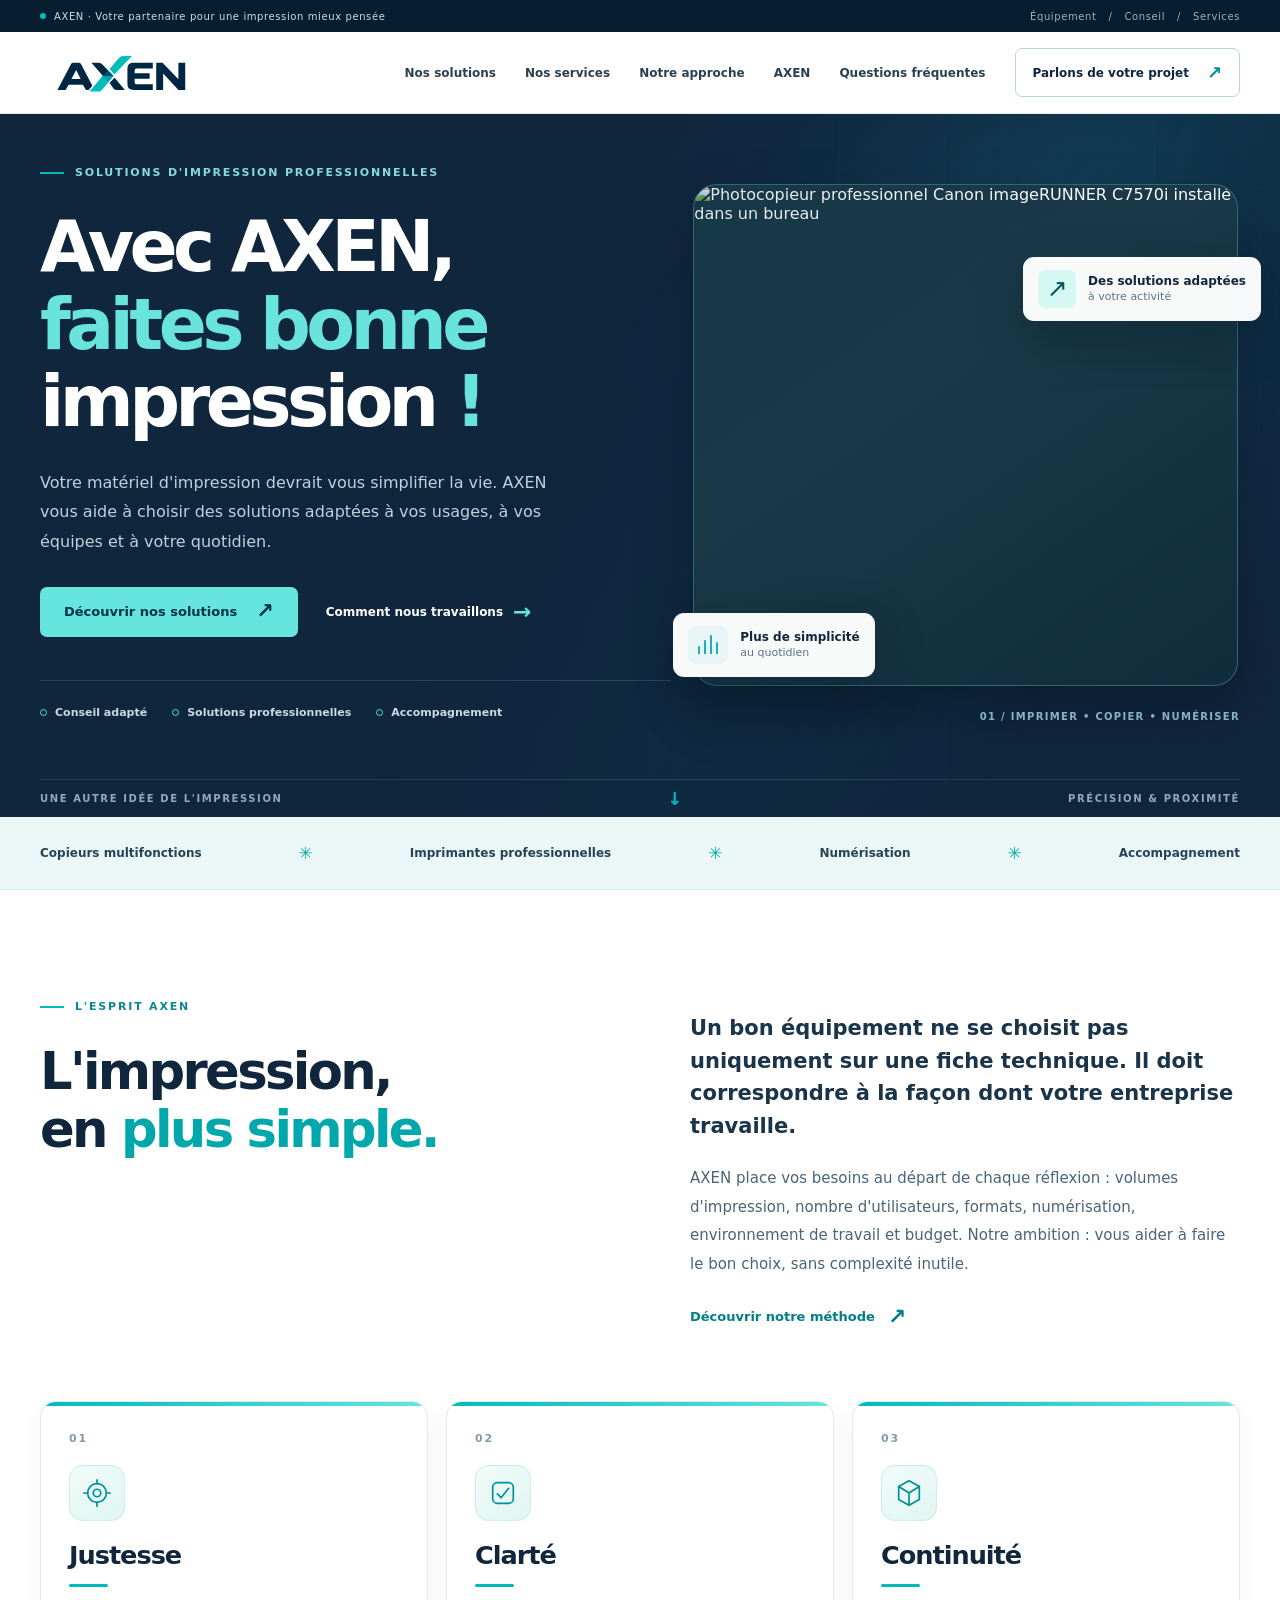
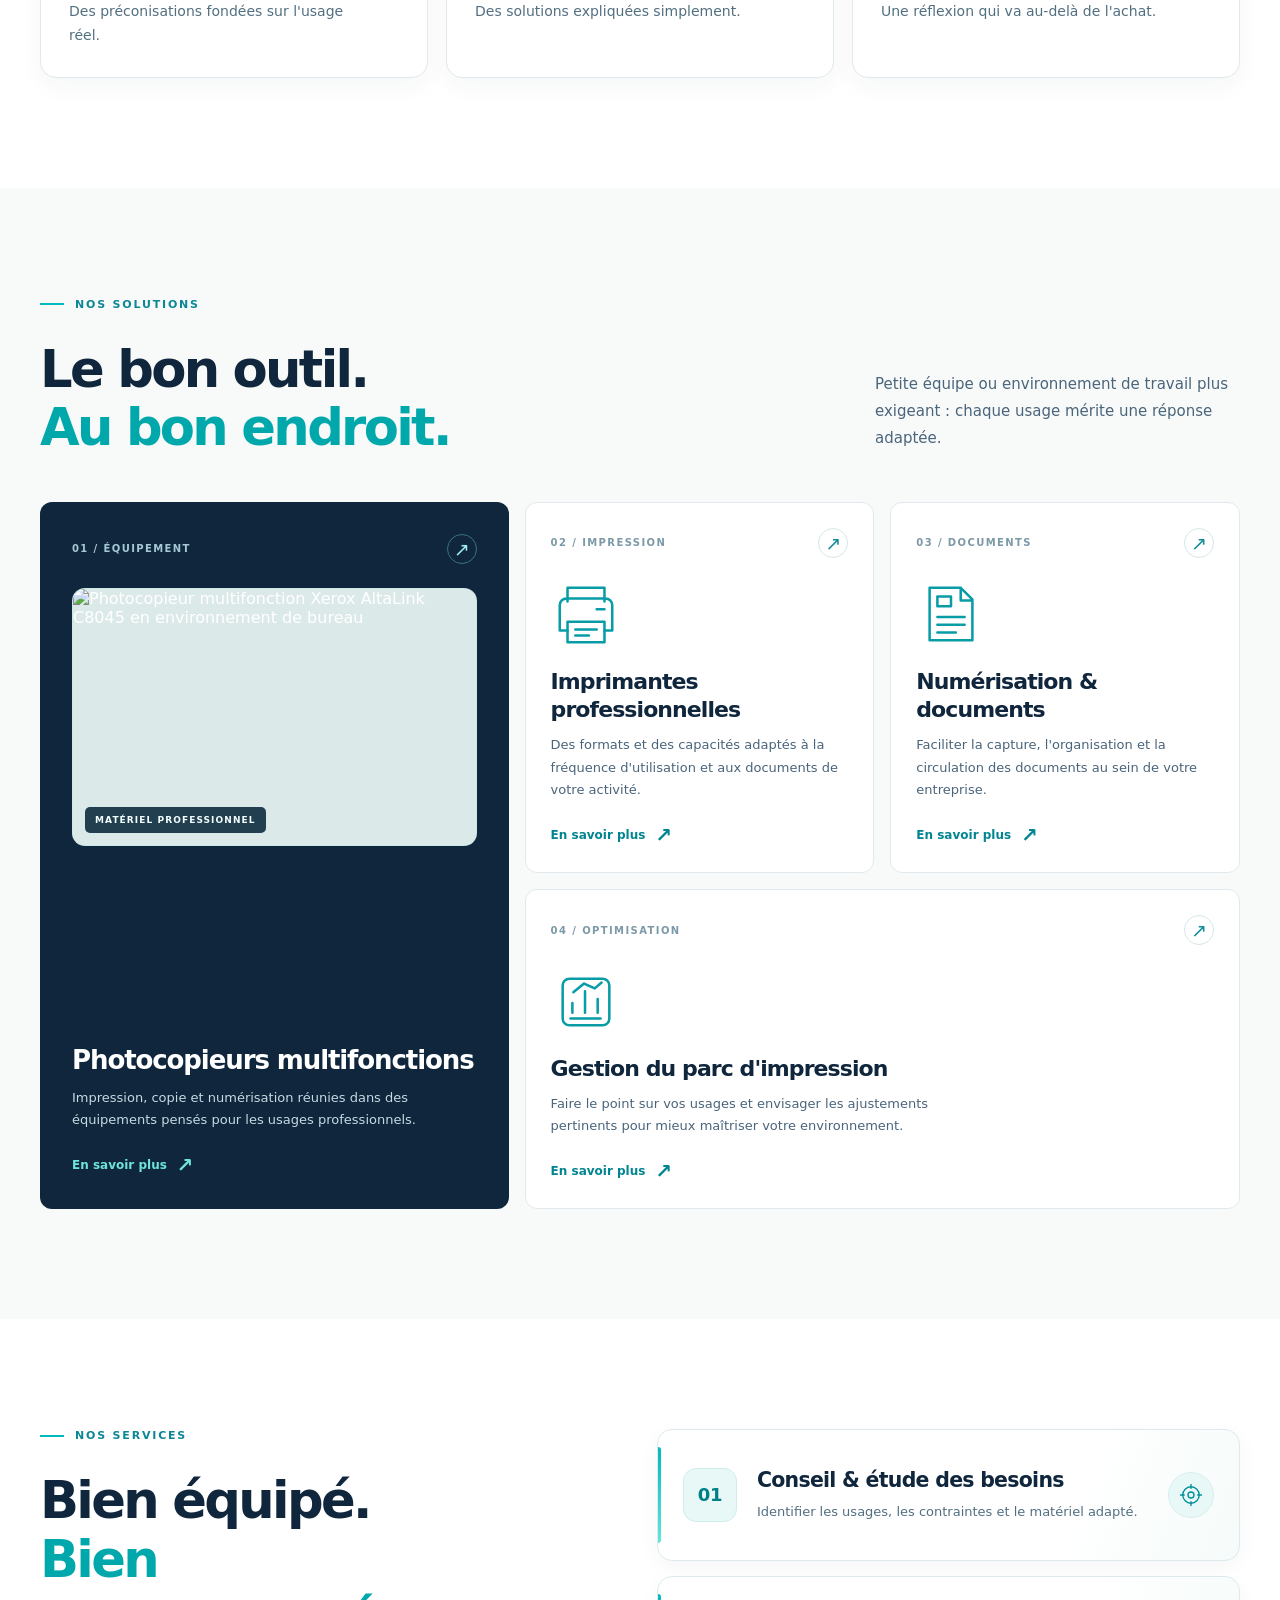
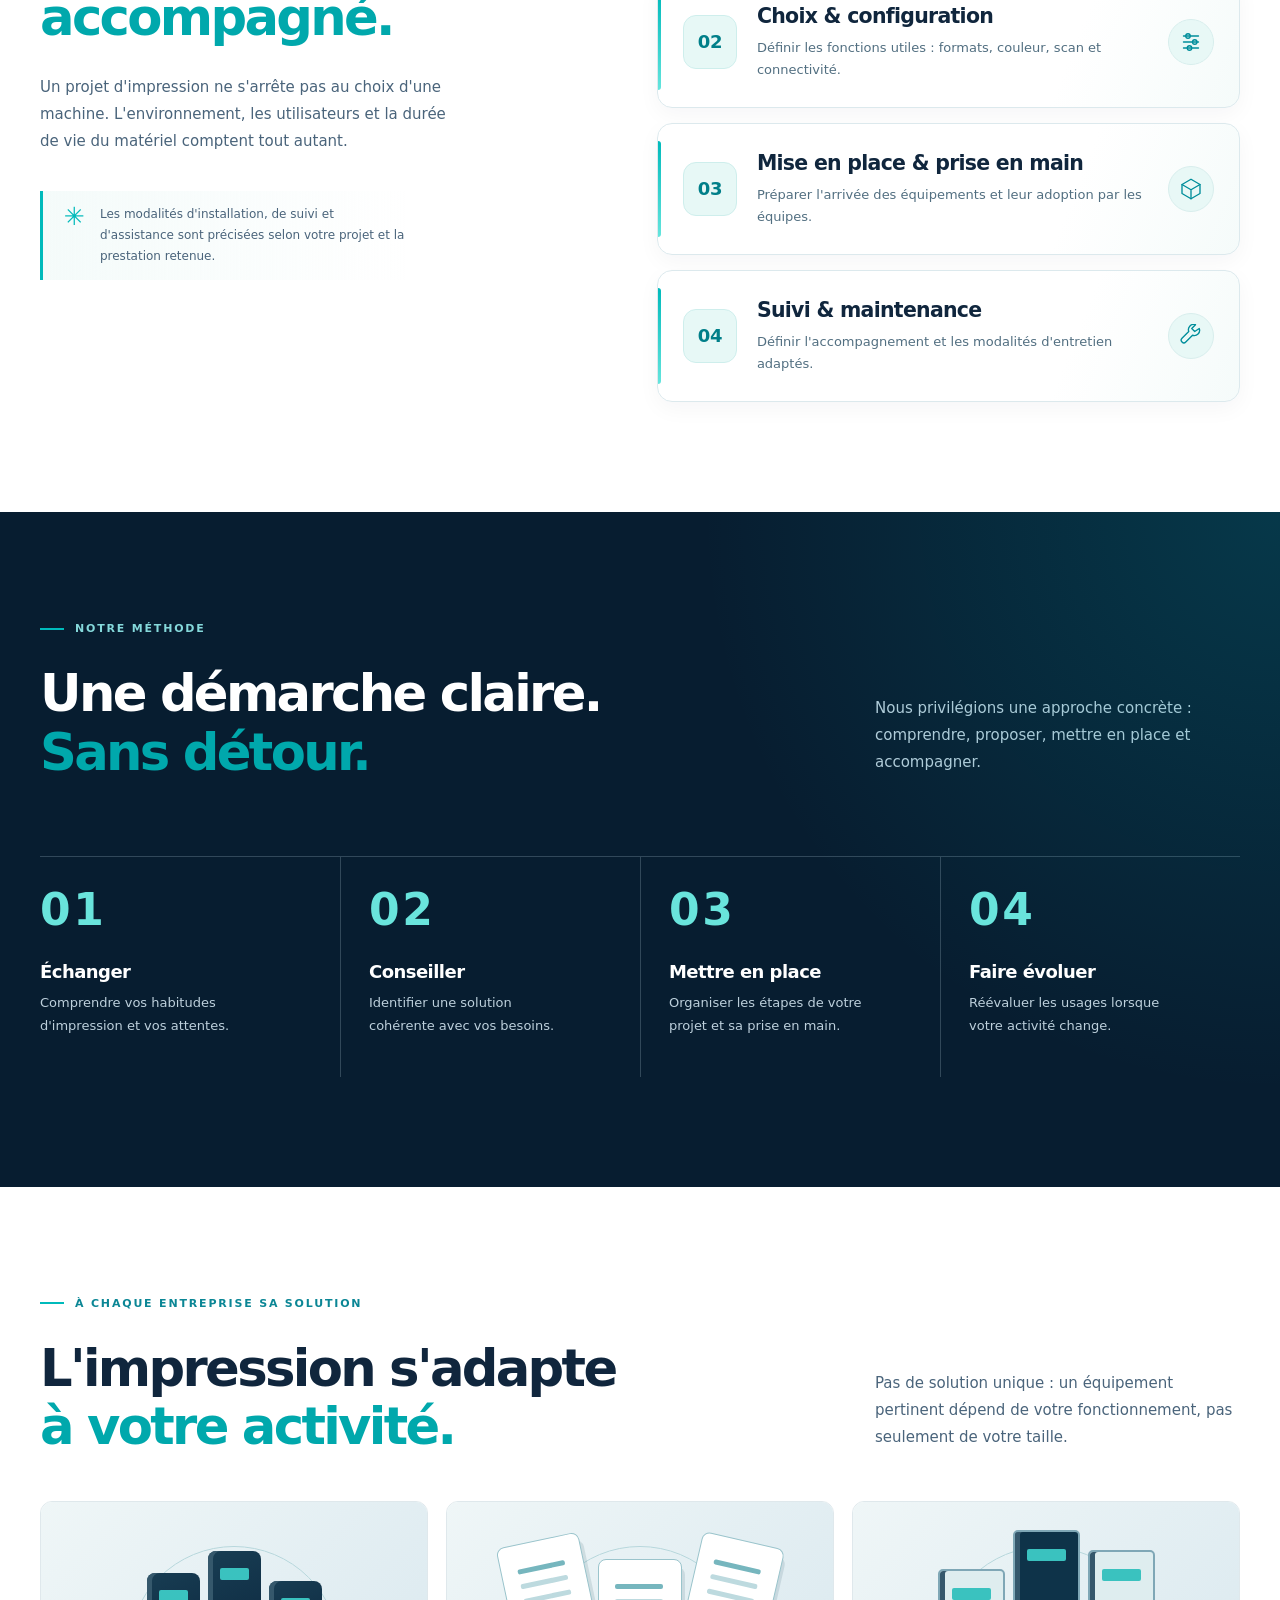
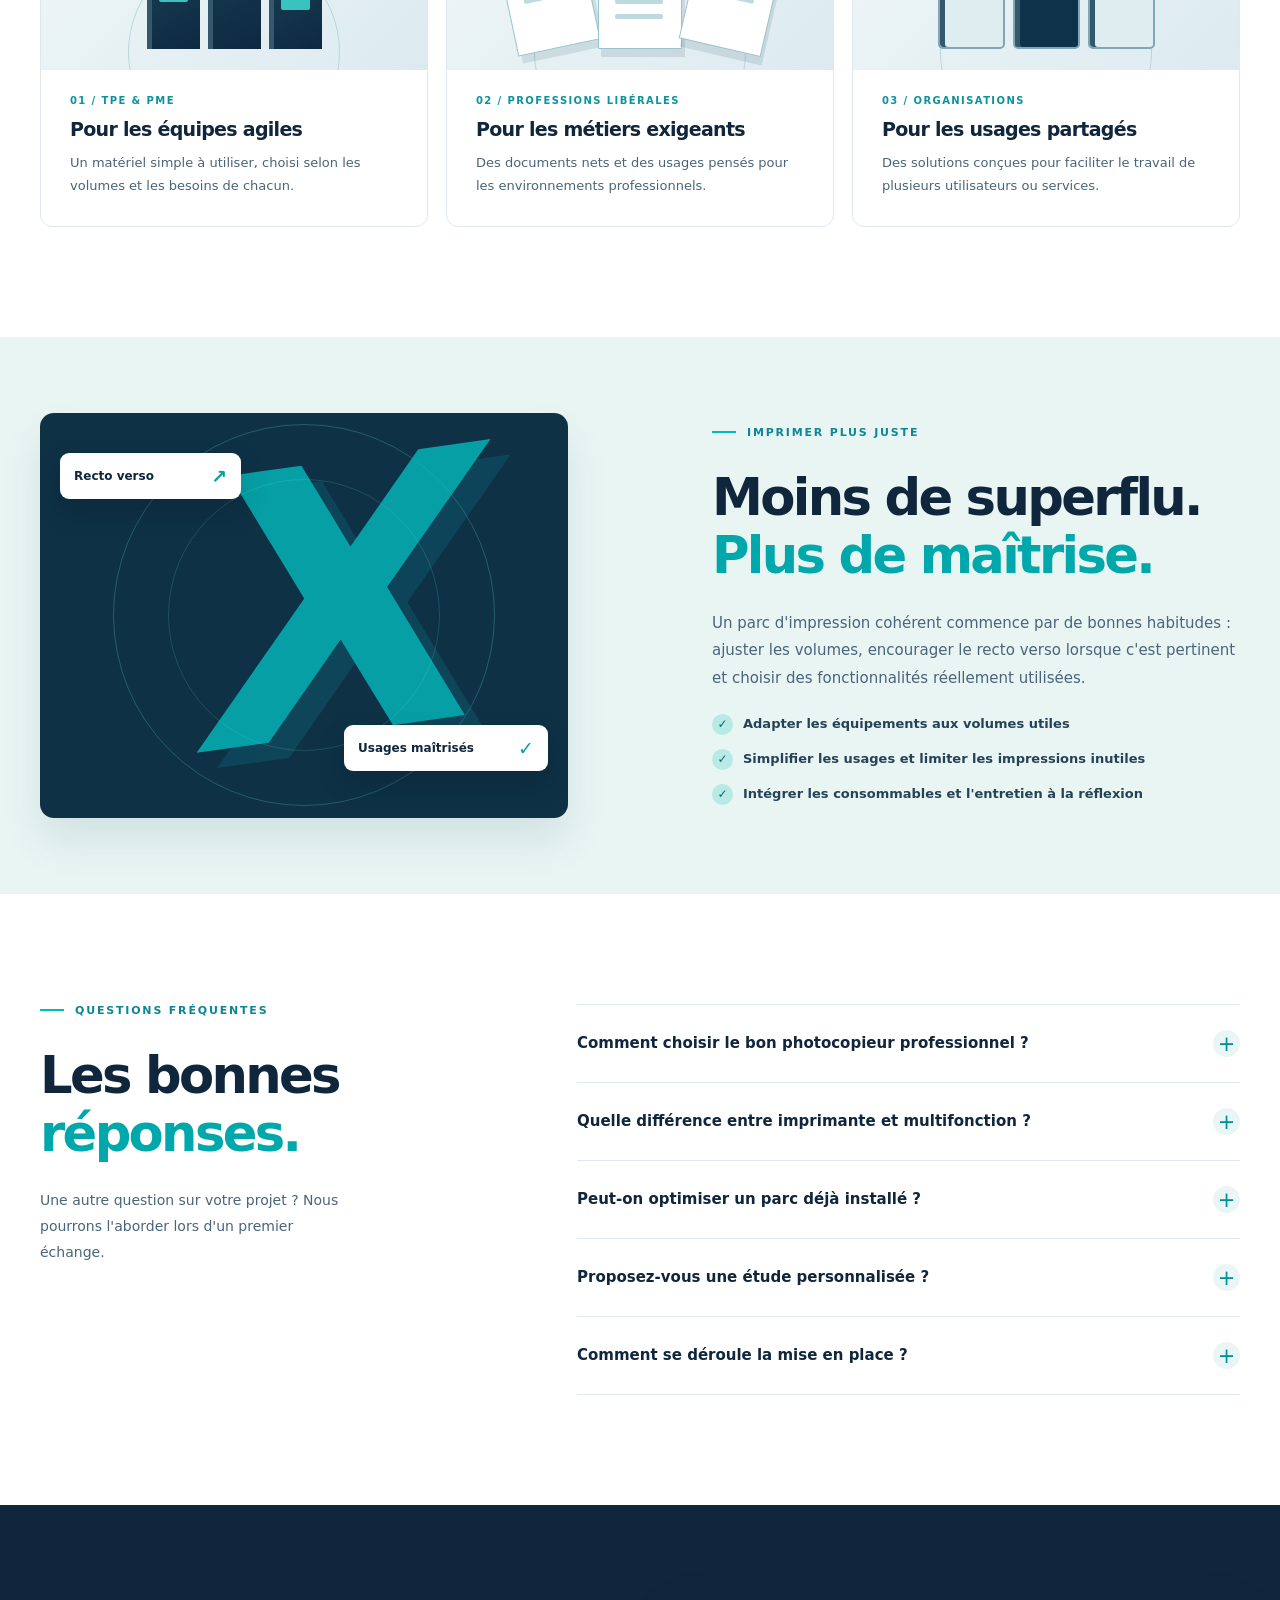
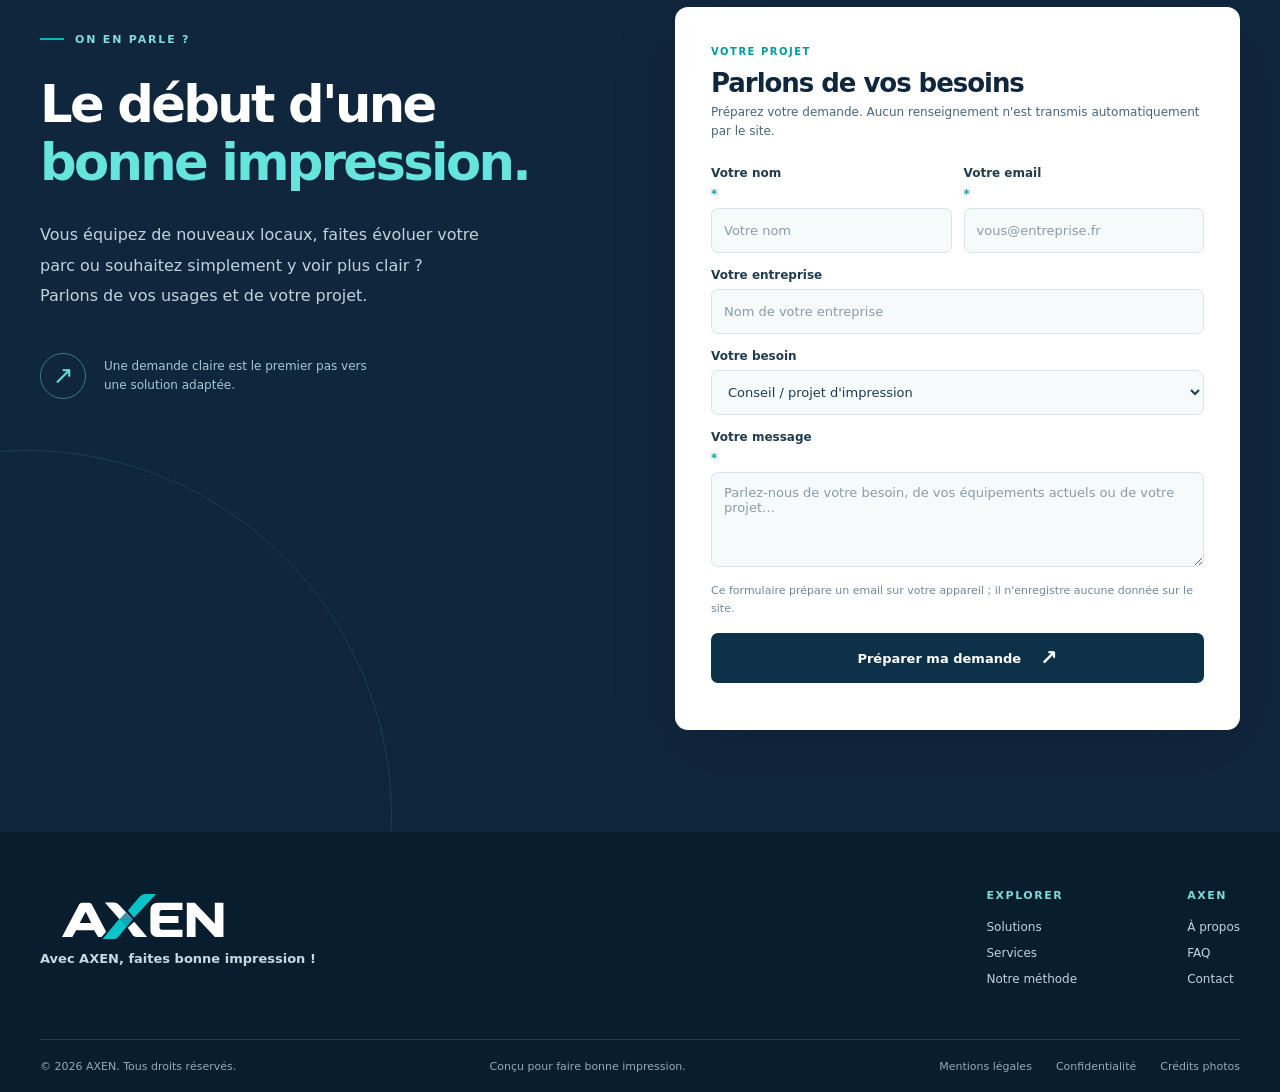
==== commit 46cc3ba4: "feat(web): display licensed Canon and Xerox copier photos with local optimization and attribution" ====
--- a/index.html
+++ b/index.html
@@ -52,7 +52,7 @@
           <div class="hero-points" aria-label="Les engagements de notre approche"><span><i aria-hidden="true"></i> Conseil adapté</span><span><i aria-hidden="true"></i> Solutions professionnelles</span><span><i aria-hidden="true"></i> Accompagnement</span></div>
         </div>
         <div class="hero-visual">
-          <div class="hero-visual-frame" aria-hidden="true"><div class="hero-halo"></div><img src="./assets/illustrations/copieur.svg" alt="" width="770" height="680" class="hero-machine"></div>
+          <div class="hero-visual-frame hero-visual-frame--photography"><img src="./assets/photos/canon-imagerunner-c7570i.webp" alt="Photocopieur professionnel Canon imageRUNNER C7570i installé dans un bureau" width="1500" height="1139" fetchpriority="high" decoding="async" class="hero-machine hero-machine--photo"></div>
           <div class="floating-chip floating-chip-top" aria-hidden="true"><span class="chip-icon">↗</span><span><strong>Des solutions adaptées</strong><small>à votre activité</small></span></div>
           <div class="floating-chip floating-chip-bottom" aria-hidden="true"><span class="chip-chart"><i></i><i></i><i></i><i></i></span><span><strong>Plus de simplicité</strong><small>au quotidien</small></span></div>
           <span class="hero-caption" aria-hidden="true">01 / IMPRIMER • COPIER • NUMÉRISER</span>
@@ -79,7 +79,7 @@
       <div class="container">
         <div class="section-head"><div><p class="eyebrow"><span class="eyebrow-line"></span> NOS SOLUTIONS</p><h2 id="solutions-title">Le bon outil.<br><em>Au bon endroit.</em></h2></div><p>Petite équipe ou environnement de travail plus exigeant : chaque usage mérite une réponse adaptée.</p></div>
         <div class="solution-grid">
-          <article class="solution-card featured-solution"><div class="card-topline"><span class="card-index">01 / ÉQUIPEMENT</span><span class="card-arrow" aria-hidden="true">↗</span></div><div class="featured-art" aria-hidden="true"><span class="paper-one"></span><span class="paper-two"></span><span class="paper-three"></span><span class="copier-shape"><i></i><b></b><em></em></span></div><div class="solution-copy"><h3>Photocopieurs multifonctions</h3><p>Impression, copie et numérisation réunies dans des équipements pensés pour les usages professionnels.</p><a href="./solutions/photocopieurs-multifonctions.html" class="card-link" aria-label="En savoir plus sur les photocopieurs multifonctions">En savoir plus <span aria-hidden="true">↗</span></a></div></article>
+          <article class="solution-card featured-solution"><div class="card-topline"><span class="card-index">01 / ÉQUIPEMENT</span><span class="card-arrow" aria-hidden="true">↗</span></div><div class="featured-art featured-art--photo"><img src="./assets/photos/xerox-altalink-c8045.webp" alt="Photocopieur multifonction Xerox AltaLink C8045 en environnement de bureau" width="1500" height="1199" loading="lazy" decoding="async" class="featured-machine-photo"><span class="featured-photo-label" aria-hidden="true">MATÉRIEL PROFESSIONNEL</span></div><div class="solution-copy"><h3>Photocopieurs multifonctions</h3><p>Impression, copie et numérisation réunies dans des équipements pensés pour les usages professionnels.</p><a href="./solutions/photocopieurs-multifonctions.html" class="card-link" aria-label="En savoir plus sur les photocopieurs multifonctions">En savoir plus <span aria-hidden="true">↗</span></a></div></article>
           <article class="solution-card"><div class="card-topline"><span class="card-index">02 / IMPRESSION</span><span class="card-arrow" aria-hidden="true">↗</span></div><div class="solution-icon" aria-hidden="true"><svg viewBox="0 0 72 72"><path d="M17 22V8h38v14M17 52H9V26a7 7 0 0 1 7-7h40a7 7 0 0 1 7 7v26h-8"/><path d="M17 43h38v21H17zM47 30h8M25 51h22M25 57h14"/></svg></div><h3>Imprimantes professionnelles</h3><p>Des formats et des capacités adaptés à la fréquence d'utilisation et aux documents de votre activité.</p><a href="./solutions/imprimantes-professionnelles.html" class="card-link" aria-label="En savoir plus sur les imprimantes professionnelles">En savoir plus <span aria-hidden="true">↗</span></a></article>
           <article class="solution-card"><div class="card-topline"><span class="card-index">03 / DOCUMENTS</span><span class="card-arrow" aria-hidden="true">↗</span></div><div class="solution-icon" aria-hidden="true"><svg viewBox="0 0 72 72"><path d="M14 8h32l12 12v42H14zM46 8v13h12M22 38h28M22 46h28M22 54h19"/><path d="M22 17h14v10H22z"/></svg></div><h3>Numérisation & documents</h3><p>Faciliter la capture, l'organisation et la circulation des documents au sein de votre entreprise.</p><a href="./solutions/numerisation-documents.html" class="card-link" aria-label="En savoir plus sur la numérisation et la gestion documentaire">En savoir plus <span aria-hidden="true">↗</span></a></article>
           <article class="solution-card"><div class="card-topline"><span class="card-index">04 / OPTIMISATION</span><span class="card-arrow" aria-hidden="true">↗</span></div><div class="solution-icon" aria-hidden="true"><svg viewBox="0 0 72 72"><rect x="12" y="12" width="48" height="48" rx="7"/><path d="M22 47V37M35 47V25M48 47V33M20 53h31M23 26l11-9 11 5 7-6"/></svg></div><h3>Gestion du parc d'impression</h3><p>Faire le point sur vos usages et envisager les ajustements pertinents pour mieux maîtriser votre environnement.</p><a href="./solutions/gestion-parc-impression.html" class="card-link" aria-label="En savoir plus sur la gestion du parc d'impression">En savoir plus <span aria-hidden="true">↗</span></a></article>
@@ -112,6 +112,6 @@
 
     <section class="contact-section" id="contact" aria-labelledby="contact-title"><div class="container contact-grid"><div class="contact-heading"><p class="eyebrow eyebrow-light"><span class="eyebrow-line"></span> ON EN PARLE ?</p><h2 id="contact-title">Le début d'une<br><em>bonne impression.</em></h2><p>Vous équipez de nouveaux locaux, faites évoluer votre parc ou souhaitez simplement y voir plus clair ? Parlons de vos usages et de votre projet.</p><div class="contact-side-note"><span aria-hidden="true">↗</span><span>Une demande claire est le premier pas vers une solution adaptée.</span></div></div><div class="contact-panel"><div class="contact-form-intro"><span>VOTRE PROJET</span><h3>Parlons de vos besoins</h3><p>Préparez votre demande. Aucun renseignement n'est transmis automatiquement par le site.</p></div><form id="contact-form"><div class="form-row"><label>Votre nom <span aria-hidden="true">*</span><input name="name" autocomplete="name" required maxlength="120" placeholder="Votre nom"></label><label>Votre email <span aria-hidden="true">*</span><input name="email" autocomplete="email" type="email" required maxlength="254" placeholder="vous@entreprise.fr"></label></div><label>Votre entreprise<input name="company" autocomplete="organization" maxlength="160" placeholder="Nom de votre entreprise"></label><label>Votre besoin<select name="subject"><option value="Conseil / projet d'impression">Conseil / projet d'impression</option><option value="Photocopieur multifonction">Photocopieur multifonction</option><option value="Imprimante professionnelle">Imprimante professionnelle</option><option value="Numérisation / documents">Numérisation / documents</option><option value="Gestion de parc / suivi">Gestion de parc / suivi</option><option value="Autre demande">Autre demande</option></select></label><label>Votre message <span aria-hidden="true">*</span><textarea name="message" required minlength="10" maxlength="3500" rows="4" placeholder="Parlez-nous de votre besoin, de vos équipements actuels ou de votre projet…"></textarea></label><p class="form-note" id="privacy-note">Ce formulaire prépare un email sur votre appareil ; il n'enregistre aucune donnée sur le site.</p><button class="button button-dark send-button" type="submit">Préparer ma demande <span aria-hidden="true">↗</span></button><p class="form-feedback" id="form-feedback" role="status" aria-live="polite"></p></form></div></div></section>
   </main>
-  <footer class="footer"><div class="container"><div class="footer-top"><div class="footer-brand"><a href="#haut" aria-label="Retour à l'accueil AXEN"><img src="./assets/brand/logo-dark-transparent.svg" alt="AXEN" width="204" height="59" loading="lazy"></a><p>Avec AXEN, faites bonne impression !</p></div><div class="footer-nav"><div><h3>Explorer</h3><a href="#solutions">Solutions</a><a href="#services">Services</a><a href="#approche">Notre méthode</a></div><div><h3>AXEN</h3><a href="#entreprise">À propos</a><a href="#questions">FAQ</a><a href="#contact">Contact</a></div></div></div><div class="footer-bottom"><span>© <span id="year">2026</span> AXEN. Tous droits réservés.</span><span>Conçu pour faire bonne impression.</span><div><a href="./mentions-legales.html">Mentions légales</a><a href="./confidentialite.html">Confidentialité</a></div></div></div></footer>
+  <footer class="footer"><div class="container"><div class="footer-top"><div class="footer-brand"><a href="#haut" aria-label="Retour à l'accueil AXEN"><img src="./assets/brand/logo-dark-transparent.svg" alt="AXEN" width="204" height="59" loading="lazy"></a><p>Avec AXEN, faites bonne impression !</p></div><div class="footer-nav"><div><h3>Explorer</h3><a href="#solutions">Solutions</a><a href="#services">Services</a><a href="#approche">Notre méthode</a></div><div><h3>AXEN</h3><a href="#entreprise">À propos</a><a href="#questions">FAQ</a><a href="#contact">Contact</a></div></div></div><div class="footer-bottom"><span>© <span id="year">2026</span> AXEN. Tous droits réservés.</span><span>Conçu pour faire bonne impression.</span><div><a href="./mentions-legales.html">Mentions légales</a><a href="./confidentialite.html">Confidentialité</a><a href="./credits-photos.html">Crédits photos</a></div></div></div></footer>
 </body>
 </html>
--- a/styles.css
+++ b/styles.css
@@ -267,3 +267,80 @@
 @media(max-width:640px){.services-section .service-list{gap:12px}.services-section .service-row{grid-template-columns:43px minmax(0,1fr) 35px;gap:12px;min-height:112px;padding:18px 14px;border-radius:12px}.services-section .service-row-number{width:43px;height:43px;font-size:15px;border-radius:10px}.services-section .service-row-icon{width:35px;height:35px}.services-section .service-row-icon svg{width:19px;height:19px}.services-section .service-row h3{font-size:17px;margin-bottom:6px}.services-section .service-row p{font-size:12px;line-height:1.65}}
 @media(max-width:390px){.services-section .service-row{grid-template-columns:40px minmax(0,1fr);gap:10px}.services-section .service-row-number{width:40px;height:40px}.services-section .service-row-icon{display:none}}
 @media(prefers-reduced-motion:reduce){.services-section .service-row{transition:none}}
+
+
+/* AXEN · Real photographs of professional machines, CC BY 4.0.
+   Source, copyright and image adaptation: credits-photos.html */
+.hero-visual-frame--photography {
+  inset: 22px 2px 36px 2px;
+  overflow: hidden;
+  border: 1px solid rgba(115,225,222,.28);
+  border-radius: 24px;
+  background: #1a3948;
+  box-shadow: 0 24px 55px rgba(0,9,20,.27);
+  isolation: isolate;
+}
+.hero-visual-frame--photography::after {
+  content: '';
+  position: absolute;
+  z-index: 1;
+  inset: 0;
+  background: linear-gradient(145deg,rgba(0,49,65,.13),transparent 40%,rgba(0,21,36,.36));
+  pointer-events: none;
+}
+.hero-machine--photo {
+  display: block;
+  position: relative;
+  width: 100%;
+  height: 100%;
+  max-width: none;
+  object-fit: cover;
+  object-position: 54% center;
+  filter: saturate(.87) contrast(1.045);
+}
+.hero-visual:has(.hero-machine--photo) .floating-chip { z-index: 3; }
+.featured-art--photo {
+  position: relative;
+  width: 100%;
+  height: 258px;
+  margin-top: 24px;
+  margin-bottom: 35px;
+  display: block;
+  overflow: hidden;
+  border-radius: 13px;
+  border: 1px solid rgba(153,230,229,.25);
+  background: #dce9e9;
+}
+.featured-art--photo::before,
+.featured-art--photo::after { display: none; }
+.featured-machine-photo {
+  display: block;
+  height: 100%;
+  width: 100%;
+  max-width: none;
+  object-fit: cover;
+  object-position: center 42%;
+  filter: saturate(.87) contrast(1.025);
+}
+.featured-photo-label {
+  position: absolute;
+  bottom: 12px;
+  left: 12px;
+  z-index: 2;
+  padding: 8px 10px;
+  border-radius: 5px;
+  color: #f3ffff;
+  background: rgba(8,39,58,.88);
+  font-size: 9px;
+  font-weight: 800;
+  letter-spacing: .12em;
+  backdrop-filter: blur(5px);
+}
+@media(max-width:920px){
+  .hero-visual-frame--photography { inset: 20px 20px 25px; }
+}
+@media(max-width:640px){
+  .hero-visual-frame--photography { inset: 7px 8px 34px; border-radius: 16px; }
+  .featured-art--photo { height: 215px; margin-top: 18px; margin-bottom: 28px; }
+  .featured-photo-label { font-size: 8px; }
+}
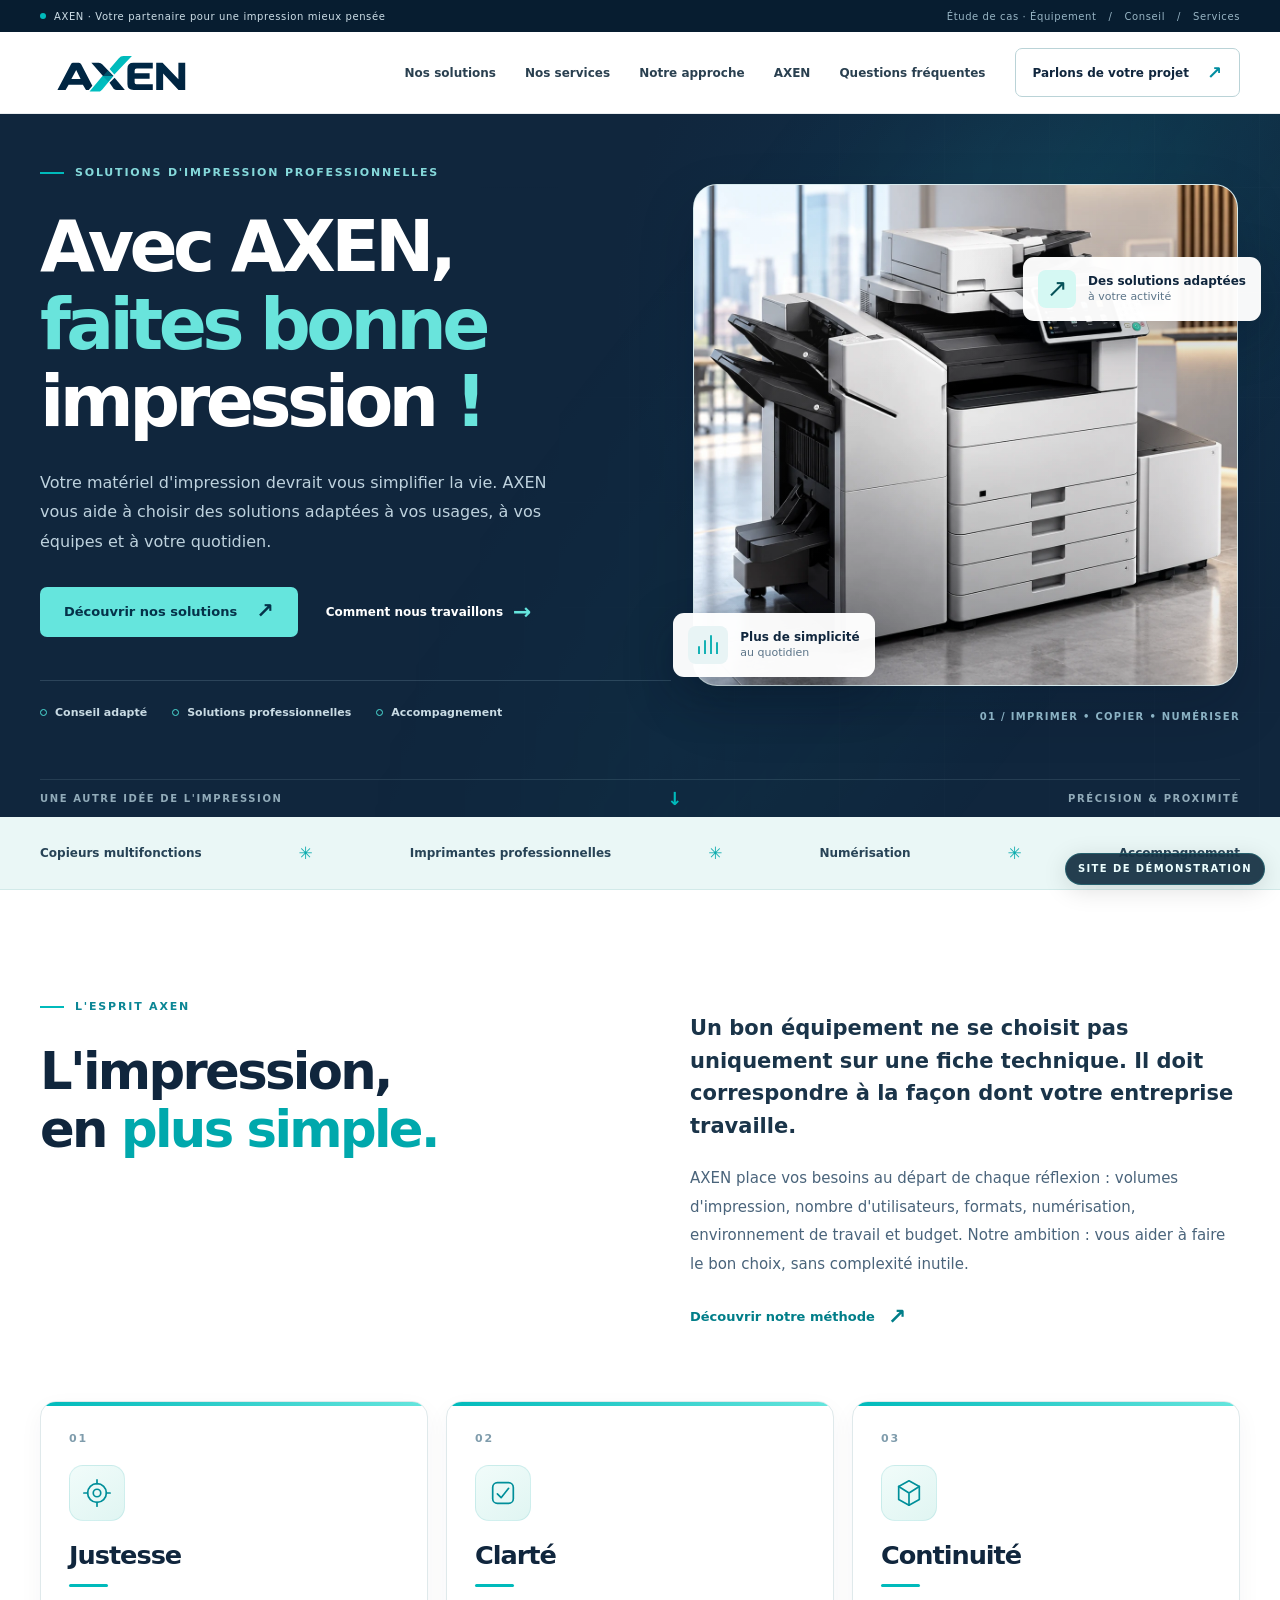
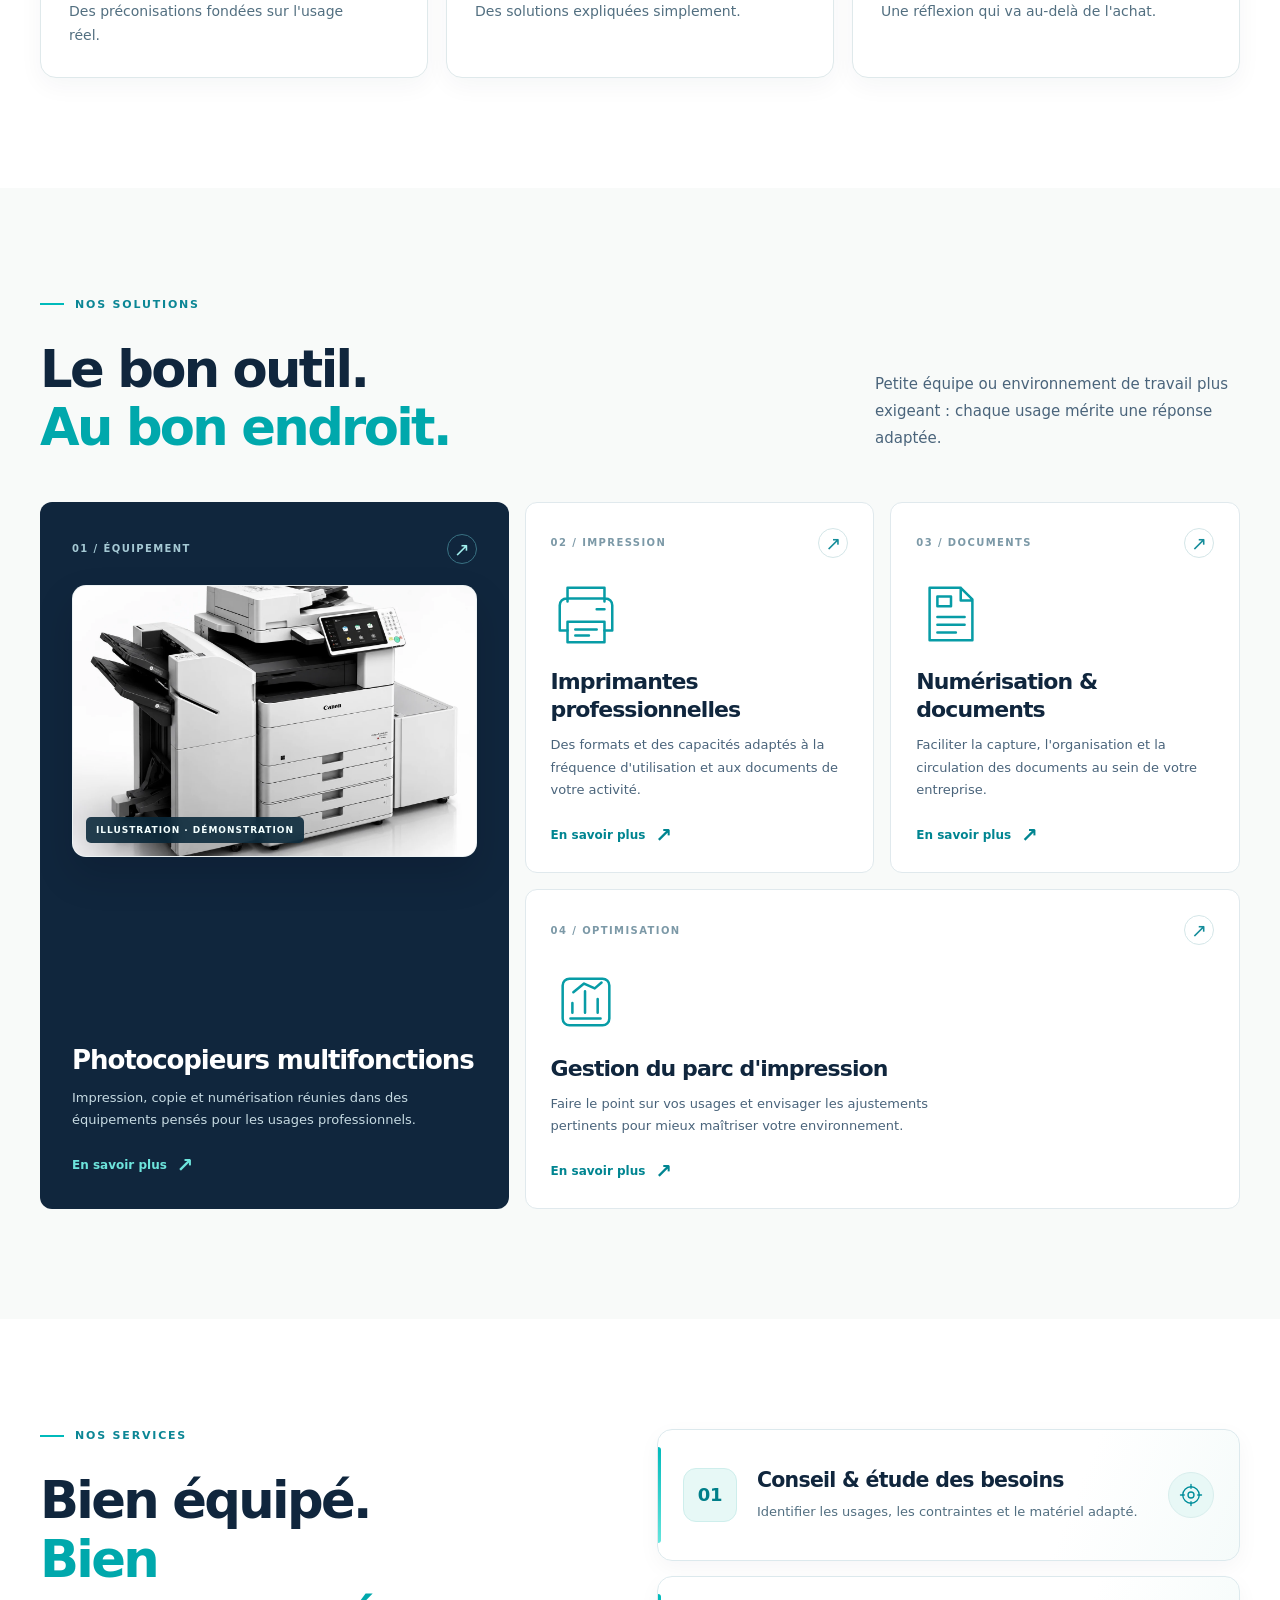
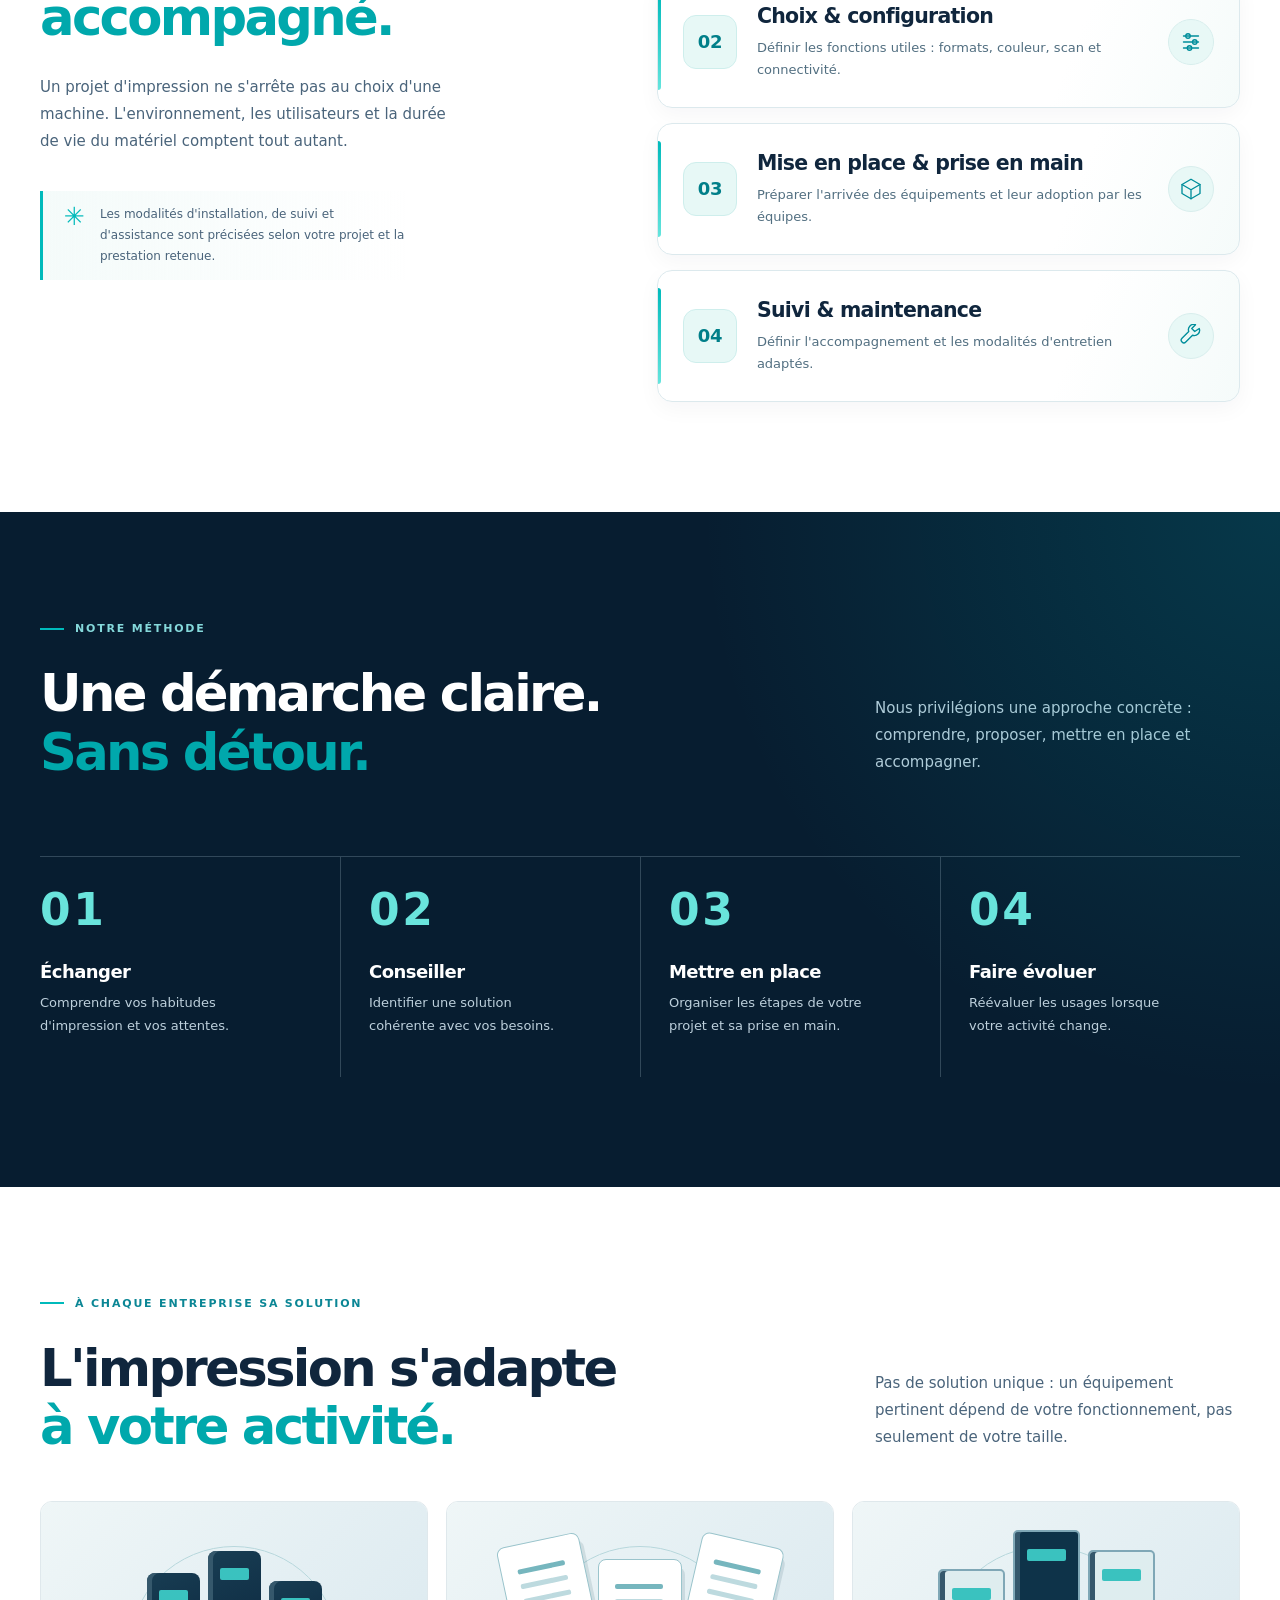
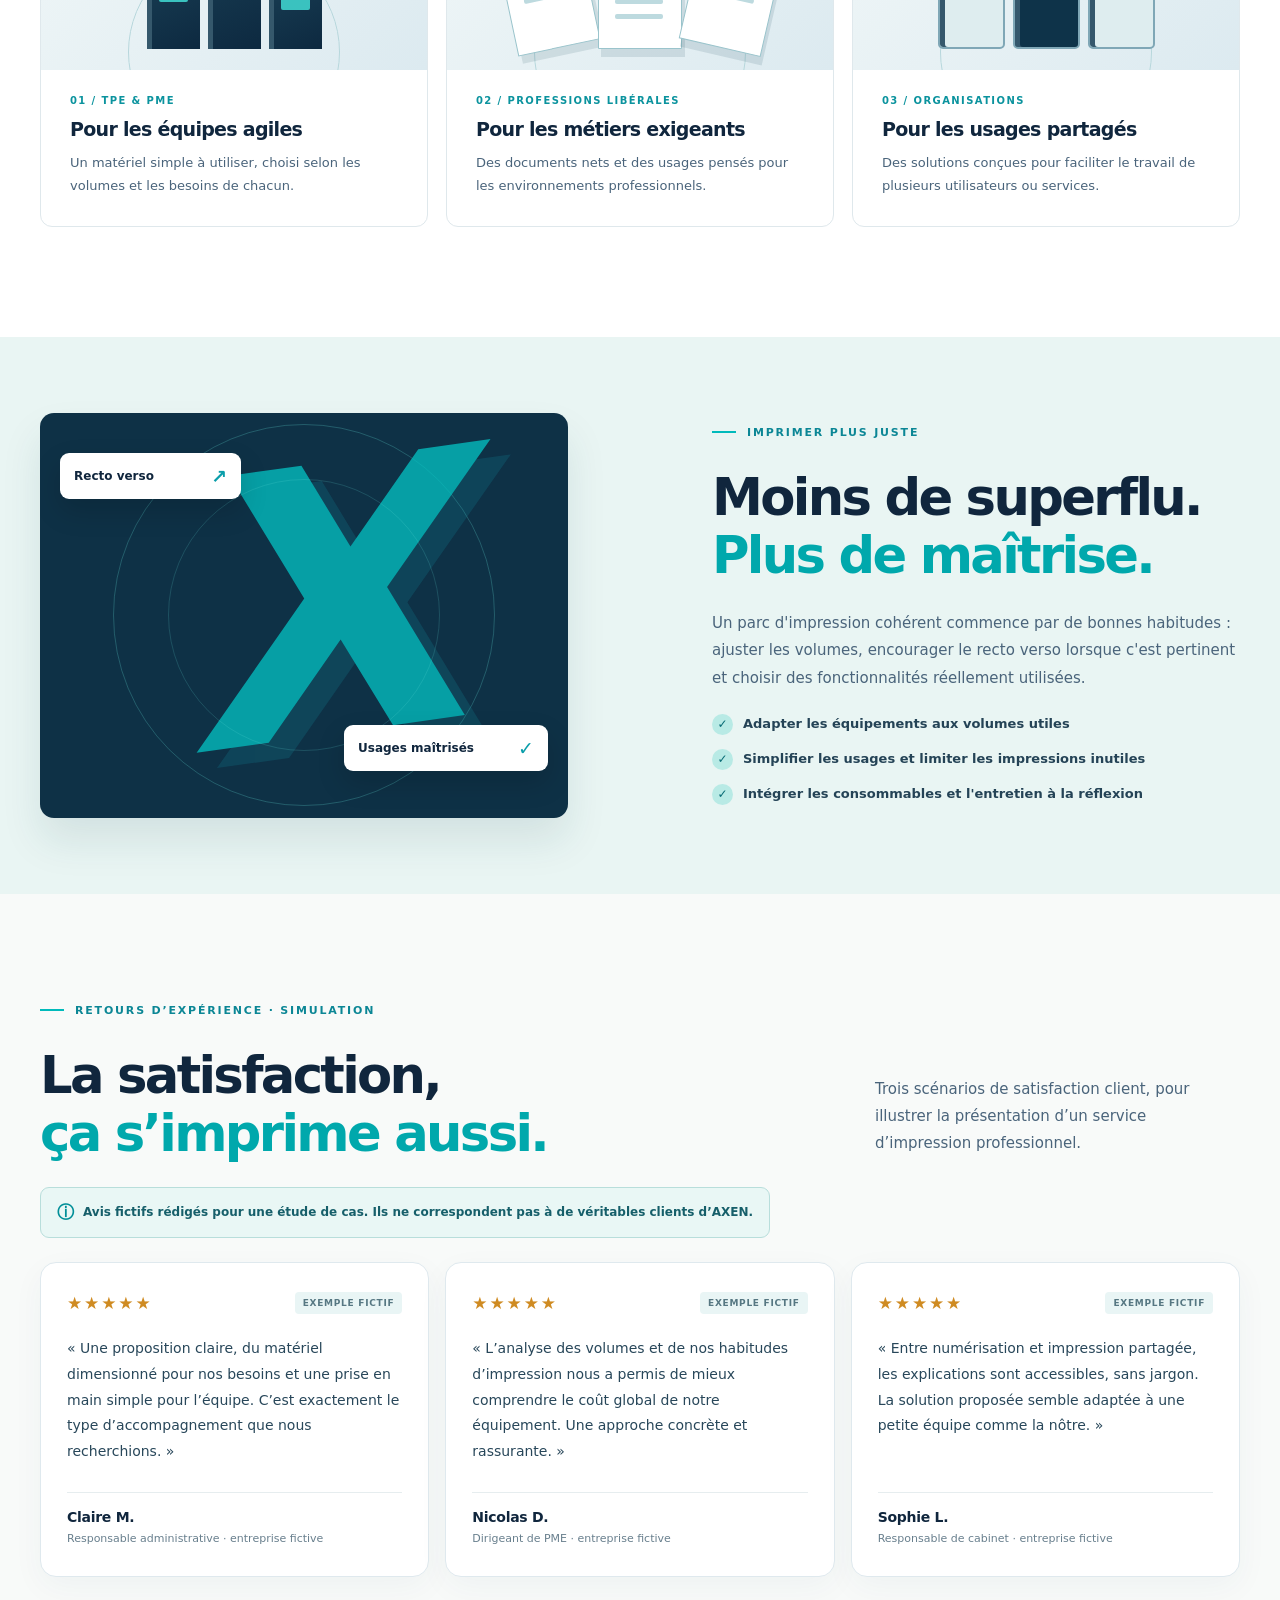
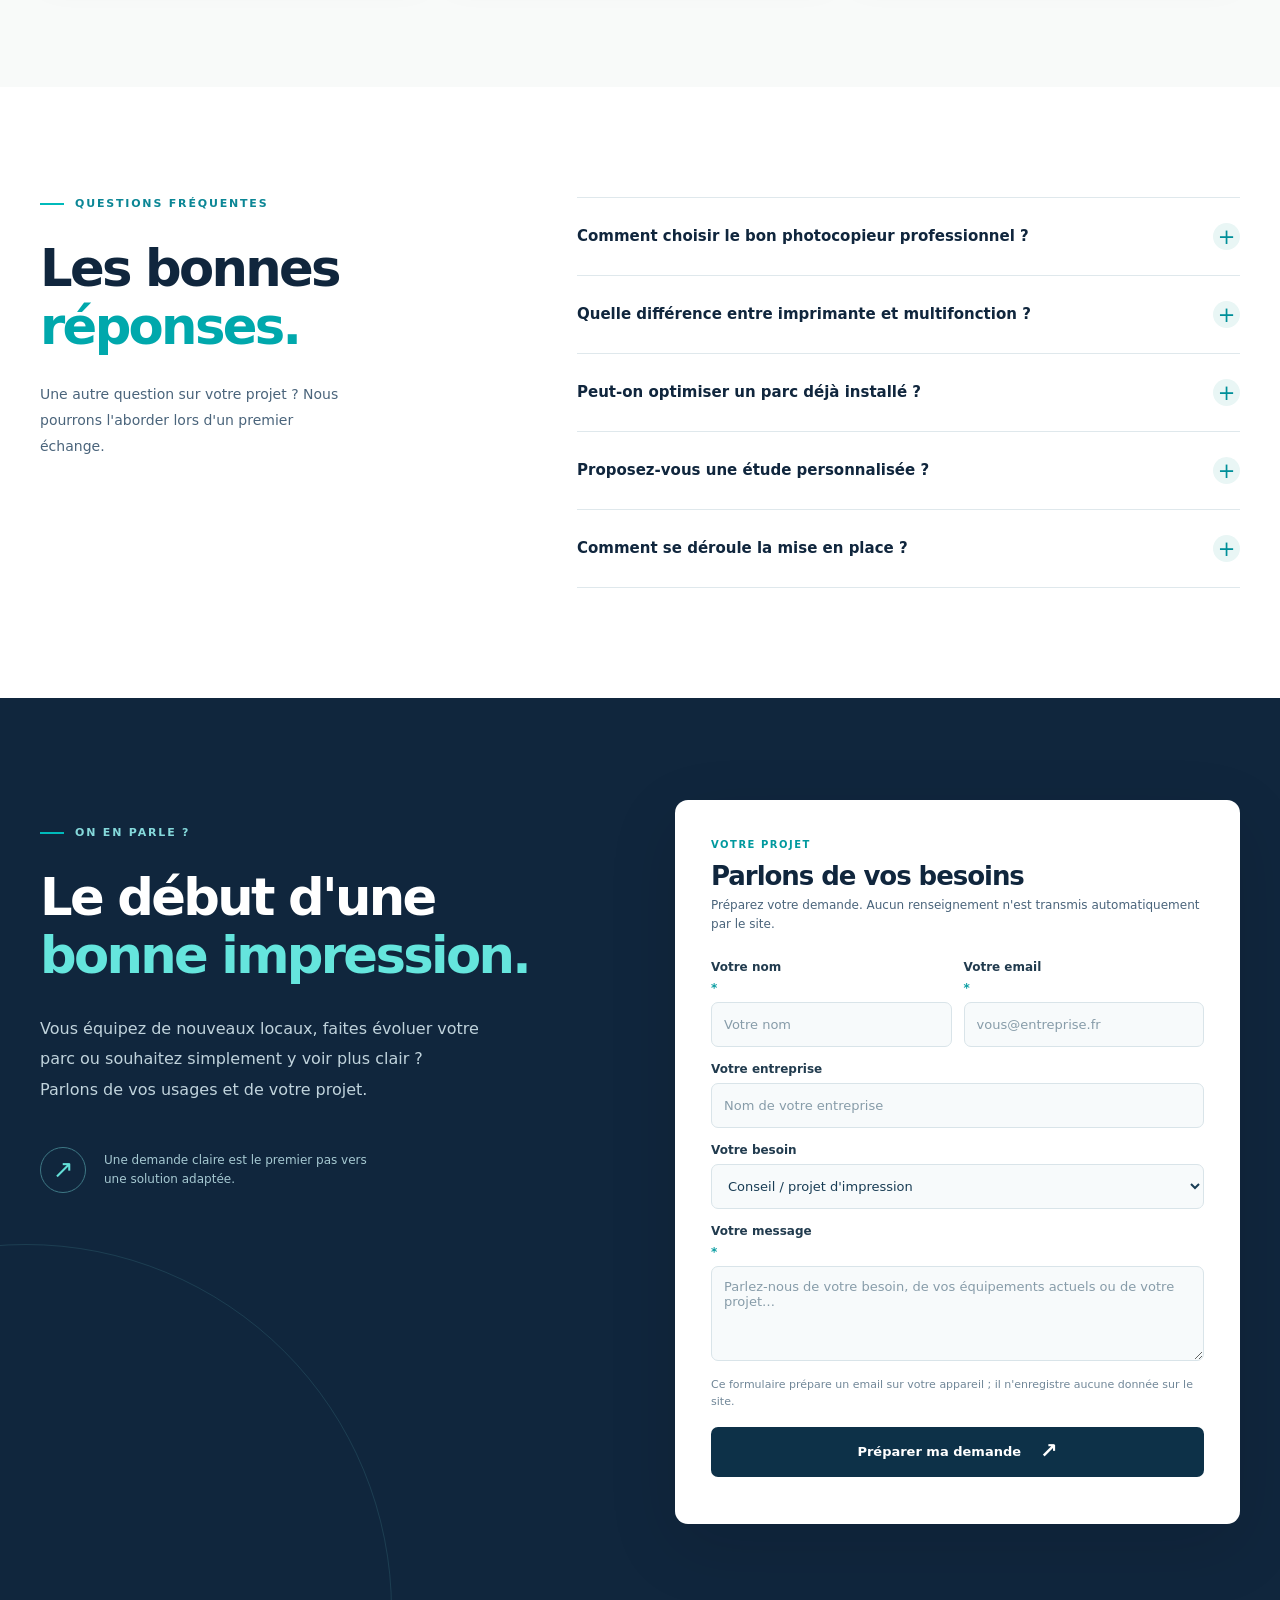
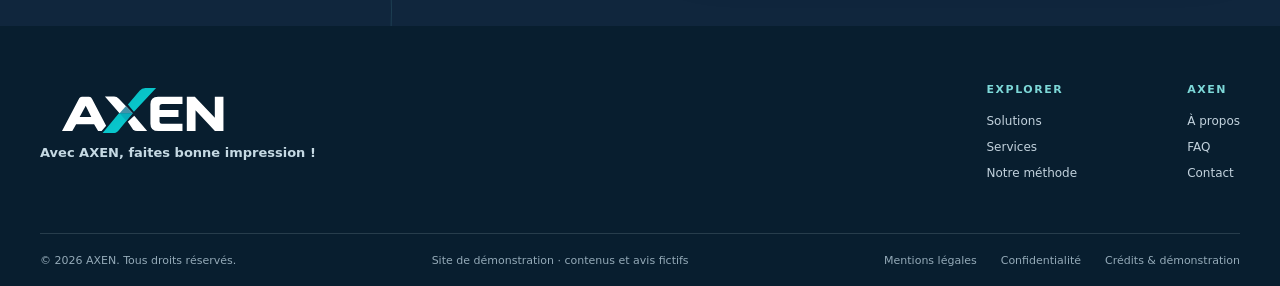
==== commit 68481ac8: "feat(site): refresh copier visuals, add labeled demo reviews and site watermark" ====
--- a/index.html
+++ b/index.html
@@ -25,7 +25,7 @@
 </head>
 <body>
   <a class="skip-link" href="#contenu">Aller au contenu</a>
-  <div class="topline"><span class="container topline-inner"><span class="status-dot" aria-hidden="true"></span> AXEN · Votre partenaire pour une impression mieux pensée <span class="topline-end">Équipement <span aria-hidden="true">/</span> Conseil <span aria-hidden="true">/</span> Services</span></span></div>
+  <div class="topline"><span class="container topline-inner"><span class="status-dot" aria-hidden="true"></span> AXEN · Votre partenaire pour une impression mieux pensée <span class="topline-end">Étude de cas · Équipement <span aria-hidden="true">/</span> Conseil <span aria-hidden="true">/</span> Services</span></span></div>
   <header class="site-header" id="haut">
     <nav class="nav container" aria-label="Navigation principale">
       <a class="brand" href="#haut" aria-label="AXEN — Accueil"><img src="./assets/brand/logo-primary.svg" alt="AXEN" width="173" height="55"></a>
@@ -52,7 +52,7 @@
           <div class="hero-points" aria-label="Les engagements de notre approche"><span><i aria-hidden="true"></i> Conseil adapté</span><span><i aria-hidden="true"></i> Solutions professionnelles</span><span><i aria-hidden="true"></i> Accompagnement</span></div>
         </div>
         <div class="hero-visual">
-          <div class="hero-visual-frame hero-visual-frame--photography"><img src="./assets/photos/canon-imagerunner-c7570i.webp" alt="Photocopieur professionnel Canon imageRUNNER C7570i installé dans un bureau" width="1500" height="1139" fetchpriority="high" decoding="async" class="hero-machine hero-machine--photo"></div>
+          <div class="hero-visual-frame hero-visual-frame--photography"><img src="./assets/photos/copier-hero-office.webp" alt="Visuel illustratif d’un photocopieur multifonction professionnel dans un bureau moderne" width="1448" height="1086" fetchpriority="high" decoding="async" class="hero-machine hero-machine--photo"></div>
           <div class="floating-chip floating-chip-top" aria-hidden="true"><span class="chip-icon">↗</span><span><strong>Des solutions adaptées</strong><small>à votre activité</small></span></div>
           <div class="floating-chip floating-chip-bottom" aria-hidden="true"><span class="chip-chart"><i></i><i></i><i></i><i></i></span><span><strong>Plus de simplicité</strong><small>au quotidien</small></span></div>
           <span class="hero-caption" aria-hidden="true">01 / IMPRIMER • COPIER • NUMÉRISER</span>
@@ -79,7 +79,7 @@
       <div class="container">
         <div class="section-head"><div><p class="eyebrow"><span class="eyebrow-line"></span> NOS SOLUTIONS</p><h2 id="solutions-title">Le bon outil.<br><em>Au bon endroit.</em></h2></div><p>Petite équipe ou environnement de travail plus exigeant : chaque usage mérite une réponse adaptée.</p></div>
         <div class="solution-grid">
-          <article class="solution-card featured-solution"><div class="card-topline"><span class="card-index">01 / ÉQUIPEMENT</span><span class="card-arrow" aria-hidden="true">↗</span></div><div class="featured-art featured-art--photo"><img src="./assets/photos/xerox-altalink-c8045.webp" alt="Photocopieur multifonction Xerox AltaLink C8045 en environnement de bureau" width="1500" height="1199" loading="lazy" decoding="async" class="featured-machine-photo"><span class="featured-photo-label" aria-hidden="true">MATÉRIEL PROFESSIONNEL</span></div><div class="solution-copy"><h3>Photocopieurs multifonctions</h3><p>Impression, copie et numérisation réunies dans des équipements pensés pour les usages professionnels.</p><a href="./solutions/photocopieurs-multifonctions.html" class="card-link" aria-label="En savoir plus sur les photocopieurs multifonctions">En savoir plus <span aria-hidden="true">↗</span></a></div></article>
+          <article class="solution-card featured-solution"><div class="card-topline"><span class="card-index">01 / ÉQUIPEMENT</span><span class="card-arrow" aria-hidden="true">↗</span></div><div class="featured-art featured-art--photo"><img src="./assets/photos/copier-feature-studio.webp" alt="Visuel illustratif d’un photocopieur multifonction professionnel sur fond clair" width="1448" height="1086" loading="lazy" decoding="async" class="featured-machine-photo"><span class="featured-photo-label" aria-hidden="true">ILLUSTRATION · DÉMONSTRATION</span></div><div class="solution-copy"><h3>Photocopieurs multifonctions</h3><p>Impression, copie et numérisation réunies dans des équipements pensés pour les usages professionnels.</p><a href="./solutions/photocopieurs-multifonctions.html" class="card-link" aria-label="En savoir plus sur les photocopieurs multifonctions">En savoir plus <span aria-hidden="true">↗</span></a></div></article>
           <article class="solution-card"><div class="card-topline"><span class="card-index">02 / IMPRESSION</span><span class="card-arrow" aria-hidden="true">↗</span></div><div class="solution-icon" aria-hidden="true"><svg viewBox="0 0 72 72"><path d="M17 22V8h38v14M17 52H9V26a7 7 0 0 1 7-7h40a7 7 0 0 1 7 7v26h-8"/><path d="M17 43h38v21H17zM47 30h8M25 51h22M25 57h14"/></svg></div><h3>Imprimantes professionnelles</h3><p>Des formats et des capacités adaptés à la fréquence d'utilisation et aux documents de votre activité.</p><a href="./solutions/imprimantes-professionnelles.html" class="card-link" aria-label="En savoir plus sur les imprimantes professionnelles">En savoir plus <span aria-hidden="true">↗</span></a></article>
           <article class="solution-card"><div class="card-topline"><span class="card-index">03 / DOCUMENTS</span><span class="card-arrow" aria-hidden="true">↗</span></div><div class="solution-icon" aria-hidden="true"><svg viewBox="0 0 72 72"><path d="M14 8h32l12 12v42H14zM46 8v13h12M22 38h28M22 46h28M22 54h19"/><path d="M22 17h14v10H22z"/></svg></div><h3>Numérisation & documents</h3><p>Faciliter la capture, l'organisation et la circulation des documents au sein de votre entreprise.</p><a href="./solutions/numerisation-documents.html" class="card-link" aria-label="En savoir plus sur la numérisation et la gestion documentaire">En savoir plus <span aria-hidden="true">↗</span></a></article>
           <article class="solution-card"><div class="card-topline"><span class="card-index">04 / OPTIMISATION</span><span class="card-arrow" aria-hidden="true">↗</span></div><div class="solution-icon" aria-hidden="true"><svg viewBox="0 0 72 72"><rect x="12" y="12" width="48" height="48" rx="7"/><path d="M22 47V37M35 47V25M48 47V33M20 53h31M23 26l11-9 11 5 7-6"/></svg></div><h3>Gestion du parc d'impression</h3><p>Faire le point sur vos usages et envisager les ajustements pertinents pour mieux maîtriser votre environnement.</p><a href="./solutions/gestion-parc-impression.html" class="card-link" aria-label="En savoir plus sur la gestion du parc d'impression">En savoir plus <span aria-hidden="true">↗</span></a></article>
@@ -102,6 +102,33 @@
 
     <section class="responsible-section" aria-labelledby="responsible-title"><div class="container responsible-grid"><div class="responsible-visual" aria-hidden="true"><span class="big-x">X</span><span class="mini-card mini-a">Recto verso <strong>↗</strong></span><span class="mini-card mini-b">Usages maîtrisés <strong>✓</strong></span></div><div class="responsible-copy"><p class="eyebrow"><span class="eyebrow-line"></span> IMPRIMER PLUS JUSTE</p><h2 id="responsible-title">Moins de superflu.<br><em>Plus de maîtrise.</em></h2><p>Un parc d'impression cohérent commence par de bonnes habitudes : ajuster les volumes, encourager le recto verso lorsque c'est pertinent et choisir des fonctionnalités réellement utilisées.</p><ul class="check-list"><li>Adapter les équipements aux volumes utiles</li><li>Simplifier les usages et limiter les impressions inutiles</li><li>Intégrer les consommables et l'entretien à la réflexion</li></ul></div></div></section>
 
+    <section class="section section-soft reviews-section" id="avis" aria-labelledby="reviews-title">
+      <div class="container">
+        <div class="section-head">
+          <div><p class="eyebrow"><span class="eyebrow-line"></span> RETOURS D’EXPÉRIENCE · SIMULATION</p><h2 id="reviews-title">La satisfaction,<br><em>ça s’imprime aussi.</em></h2></div>
+          <p>Trois scénarios de satisfaction client, pour illustrer la présentation d’un service d’impression professionnel.</p>
+        </div>
+        <p class="reviews-disclaimer"><span aria-hidden="true">ⓘ</span> Avis fictifs rédigés pour une étude de cas. Ils ne correspondent pas à de véritables clients d’AXEN.</p>
+        <div class="reviews-grid">
+          <article class="review-card">
+            <div class="review-card-top"><span>★★★★★</span><small>EXEMPLE FICTIF</small></div>
+            <blockquote>« Une proposition claire, du matériel dimensionné pour nos besoins et une prise en main simple pour l’équipe. C’est exactement le type d’accompagnement que nous recherchions. »</blockquote>
+            <div class="review-author"><strong>Claire M.</strong><span>Responsable administrative · entreprise fictive</span></div>
+          </article>
+          <article class="review-card">
+            <div class="review-card-top"><span>★★★★★</span><small>EXEMPLE FICTIF</small></div>
+            <blockquote>« L’analyse des volumes et de nos habitudes d’impression nous a permis de mieux comprendre le coût global de notre équipement. Une approche concrète et rassurante. »</blockquote>
+            <div class="review-author"><strong>Nicolas D.</strong><span>Dirigeant de PME · entreprise fictive</span></div>
+          </article>
+          <article class="review-card">
+            <div class="review-card-top"><span>★★★★★</span><small>EXEMPLE FICTIF</small></div>
+            <blockquote>« Entre numérisation et impression partagée, les explications sont accessibles, sans jargon. La solution proposée semble adaptée à une petite équipe comme la nôtre. »</blockquote>
+            <div class="review-author"><strong>Sophie L.</strong><span>Responsable de cabinet · entreprise fictive</span></div>
+          </article>
+        </div>
+      </div>
+    </section>
+
     <section class="section faq-section" id="questions" aria-labelledby="faq-title"><div class="container faq-grid"><div><p class="eyebrow"><span class="eyebrow-line"></span> QUESTIONS FRÉQUENTES</p><h2 id="faq-title">Les bonnes<br><em>réponses.</em></h2><p class="faq-help">Une autre question sur votre projet ? Nous pourrons l'aborder lors d'un premier échange.</p></div><div class="faq-list">
       <details><summary>Comment choisir le bon photocopieur professionnel ? <span aria-hidden="true">+</span></summary><p>Le nombre d'utilisateurs, les volumes mensuels, les formats A4/A3, la couleur, les besoins de numérisation et votre organisation sont les premiers critères à examiner.</p></details>
       <details><summary>Quelle différence entre imprimante et multifonction ? <span aria-hidden="true">+</span></summary><p>Une imprimante se concentre sur l'impression. Un équipement multifonction associe plusieurs usages, notamment la copie et la numérisation. Le meilleur choix dépend de votre quotidien.</p></details>
@@ -112,6 +139,6 @@
 
     <section class="contact-section" id="contact" aria-labelledby="contact-title"><div class="container contact-grid"><div class="contact-heading"><p class="eyebrow eyebrow-light"><span class="eyebrow-line"></span> ON EN PARLE ?</p><h2 id="contact-title">Le début d'une<br><em>bonne impression.</em></h2><p>Vous équipez de nouveaux locaux, faites évoluer votre parc ou souhaitez simplement y voir plus clair ? Parlons de vos usages et de votre projet.</p><div class="contact-side-note"><span aria-hidden="true">↗</span><span>Une demande claire est le premier pas vers une solution adaptée.</span></div></div><div class="contact-panel"><div class="contact-form-intro"><span>VOTRE PROJET</span><h3>Parlons de vos besoins</h3><p>Préparez votre demande. Aucun renseignement n'est transmis automatiquement par le site.</p></div><form id="contact-form"><div class="form-row"><label>Votre nom <span aria-hidden="true">*</span><input name="name" autocomplete="name" required maxlength="120" placeholder="Votre nom"></label><label>Votre email <span aria-hidden="true">*</span><input name="email" autocomplete="email" type="email" required maxlength="254" placeholder="vous@entreprise.fr"></label></div><label>Votre entreprise<input name="company" autocomplete="organization" maxlength="160" placeholder="Nom de votre entreprise"></label><label>Votre besoin<select name="subject"><option value="Conseil / projet d'impression">Conseil / projet d'impression</option><option value="Photocopieur multifonction">Photocopieur multifonction</option><option value="Imprimante professionnelle">Imprimante professionnelle</option><option value="Numérisation / documents">Numérisation / documents</option><option value="Gestion de parc / suivi">Gestion de parc / suivi</option><option value="Autre demande">Autre demande</option></select></label><label>Votre message <span aria-hidden="true">*</span><textarea name="message" required minlength="10" maxlength="3500" rows="4" placeholder="Parlez-nous de votre besoin, de vos équipements actuels ou de votre projet…"></textarea></label><p class="form-note" id="privacy-note">Ce formulaire prépare un email sur votre appareil ; il n'enregistre aucune donnée sur le site.</p><button class="button button-dark send-button" type="submit">Préparer ma demande <span aria-hidden="true">↗</span></button><p class="form-feedback" id="form-feedback" role="status" aria-live="polite"></p></form></div></div></section>
   </main>
-  <footer class="footer"><div class="container"><div class="footer-top"><div class="footer-brand"><a href="#haut" aria-label="Retour à l'accueil AXEN"><img src="./assets/brand/logo-dark-transparent.svg" alt="AXEN" width="204" height="59" loading="lazy"></a><p>Avec AXEN, faites bonne impression !</p></div><div class="footer-nav"><div><h3>Explorer</h3><a href="#solutions">Solutions</a><a href="#services">Services</a><a href="#approche">Notre méthode</a></div><div><h3>AXEN</h3><a href="#entreprise">À propos</a><a href="#questions">FAQ</a><a href="#contact">Contact</a></div></div></div><div class="footer-bottom"><span>© <span id="year">2026</span> AXEN. Tous droits réservés.</span><span>Conçu pour faire bonne impression.</span><div><a href="./mentions-legales.html">Mentions légales</a><a href="./confidentialite.html">Confidentialité</a><a href="./credits-photos.html">Crédits photos</a></div></div></div></footer>
+  <footer class="footer"><div class="container"><div class="footer-top"><div class="footer-brand"><a href="#haut" aria-label="Retour à l'accueil AXEN"><img src="./assets/brand/logo-dark-transparent.svg" alt="AXEN" width="204" height="59" loading="lazy"></a><p>Avec AXEN, faites bonne impression !</p></div><div class="footer-nav"><div><h3>Explorer</h3><a href="#solutions">Solutions</a><a href="#services">Services</a><a href="#approche">Notre méthode</a></div><div><h3>AXEN</h3><a href="#entreprise">À propos</a><a href="#questions">FAQ</a><a href="#contact">Contact</a></div></div></div><div class="footer-bottom"><span>© <span id="year">2026</span> AXEN. Tous droits réservés.</span><span>Site de démonstration · contenus et avis fictifs</span><div><a href="./mentions-legales.html">Mentions légales</a><a href="./confidentialite.html">Confidentialité</a><a href="./credits-photos.html">Crédits &amp; démonstration</a></div></div></div></footer>
 </body>
 </html>
--- a/styles.css
+++ b/styles.css
@@ -269,8 +269,7 @@
 @media(prefers-reduced-motion:reduce){.services-section .service-row{transition:none}}
 
 
-/* AXEN · Real photographs of professional machines, CC BY 4.0.
-   Source, copyright and image adaptation: credits-photos.html */
+/* AXEN · Studio-inspired demonstration visual assets (not official manufacturer photographs). */
 .hero-visual-frame--photography {
   inset: 22px 2px 36px 2px;
   overflow: hidden;
@@ -344,3 +343,69 @@
   .featured-art--photo { height: 215px; margin-top: 18px; margin-bottom: 28px; }
   .featured-photo-label { font-size: 8px; }
 }
+
+
+/* AXEN — Mise à jour démonstration & visuels premium */
+body::after{
+  content:"SITE DE DÉMONSTRATION";
+  position:fixed; z-index:110; right:max(15px,env(safe-area-inset-right));
+  bottom:max(15px,env(safe-area-inset-bottom)); pointer-events:none;
+  padding:9px 12px; border:1px solid rgba(47,174,180,.3);
+  border-radius:100px; background:rgba(9,37,56,.88); color:#ecffff;
+  box-shadow:0 5px 25px rgba(0,0,0,.13);
+  backdrop-filter:blur(10px); -webkit-backdrop-filter:blur(10px);
+  font:800 10px/1.2 var(--body); letter-spacing:.14em;
+}
+.hero-visual-frame--photography{
+  background:#edf3f5; border-color:rgba(183,222,226,.4);
+  box-shadow:0 23px 55px rgba(0,10,25,.18);
+}
+.hero-visual-frame--photography::after{
+  background:linear-gradient(145deg,rgba(255,255,255,.11),transparent 45%,rgba(8,31,48,.08));
+}
+.hero-machine--photo{
+  object-position:center center; filter:none;
+}
+.featured-art--photo{
+  height:272px; margin-top:21px; margin-bottom:29px;
+  border-radius:14px; border:1px solid rgba(219,232,232,.23);
+  background:#f2f5f7; box-shadow:0 18px 38px rgba(0,8,18,.16);
+}
+.featured-machine-photo{
+  object-position:center center; filter:none;
+}
+.featured-photo-label{bottom:13px;left:13px;letter-spacing:.11em}
+.reviews-section .section-head{margin-bottom:25px}
+.reviews-disclaimer{
+  display:inline-flex;align-items:center;gap:9px;max-width:850px;
+  margin:0 0 24px;padding:11px 16px;border-radius:9px;
+  border:1px solid #b8dedb;background:#e9f7f5;color:#165f6a;
+  font-size:12px;font-weight:650;line-height:1.6
+}
+.reviews-disclaimer span{font-size:17px;color:#008f98}
+.reviews-grid{display:grid;grid-template-columns:repeat(3,minmax(0,1fr));gap:16px}
+.review-card{
+  background:#fff;border:1px solid #dfe9ee;border-radius:16px;
+  box-shadow:0 10px 32px rgba(20,65,83,.045);
+  padding:29px 26px;min-height:292px;display:flex;flex-direction:column;
+  transition:border-color .2s ease, box-shadow .2s ease;
+}
+.review-card-top{display:flex;align-items:center;justify-content:space-between;gap:9px;margin-bottom:22px}
+.review-card-top>span{color:#cf8b22;font-size:17px;letter-spacing:.11em}
+.review-card-top small{font-weight:800;letter-spacing:.08em;font-size:9px;color:#567782;background:#e9f5f5;padding:6px 8px;border-radius:4px}
+.review-card blockquote{padding:0;margin:0 0 27px;color:#28475a;font-size:14px;line-height:1.83;flex:1}
+.review-author{border-top:1px solid #e6edef;padding-top:16px;display:flex;flex-direction:column;gap:5px}
+.review-author strong{color:#10263d;font-family:var(--heading);font-size:14px;letter-spacing:-.02em}
+.review-author span{color:#687f8d;font-size:11px;line-height:1.6}
+@media (hover:hover) and (pointer:fine){
+  .review-card:hover{border-color:#b7dfdb;box-shadow:0 13px 34px rgba(20,65,83,.075)}
+}
+@media(max-width:920px){.reviews-grid{grid-template-columns:1fr;gap:13px}.review-card{min-height:0}}
+@media(max-width:640px){
+  body::after{right:10px;bottom:10px;font-size:8px;padding:7px 10px}
+  .hero-visual-frame--photography{inset:8px 8px 30px}
+  .featured-art--photo{height:230px;margin-top:18px;margin-bottom:26px}
+  .reviews-disclaimer{font-size:11px;align-items:flex-start}
+  .review-card{padding:22px 20px}.review-card blockquote{font-size:13px;line-height:1.7}
+}
+@media(prefers-reduced-motion:reduce){.review-card{transition:none}}
